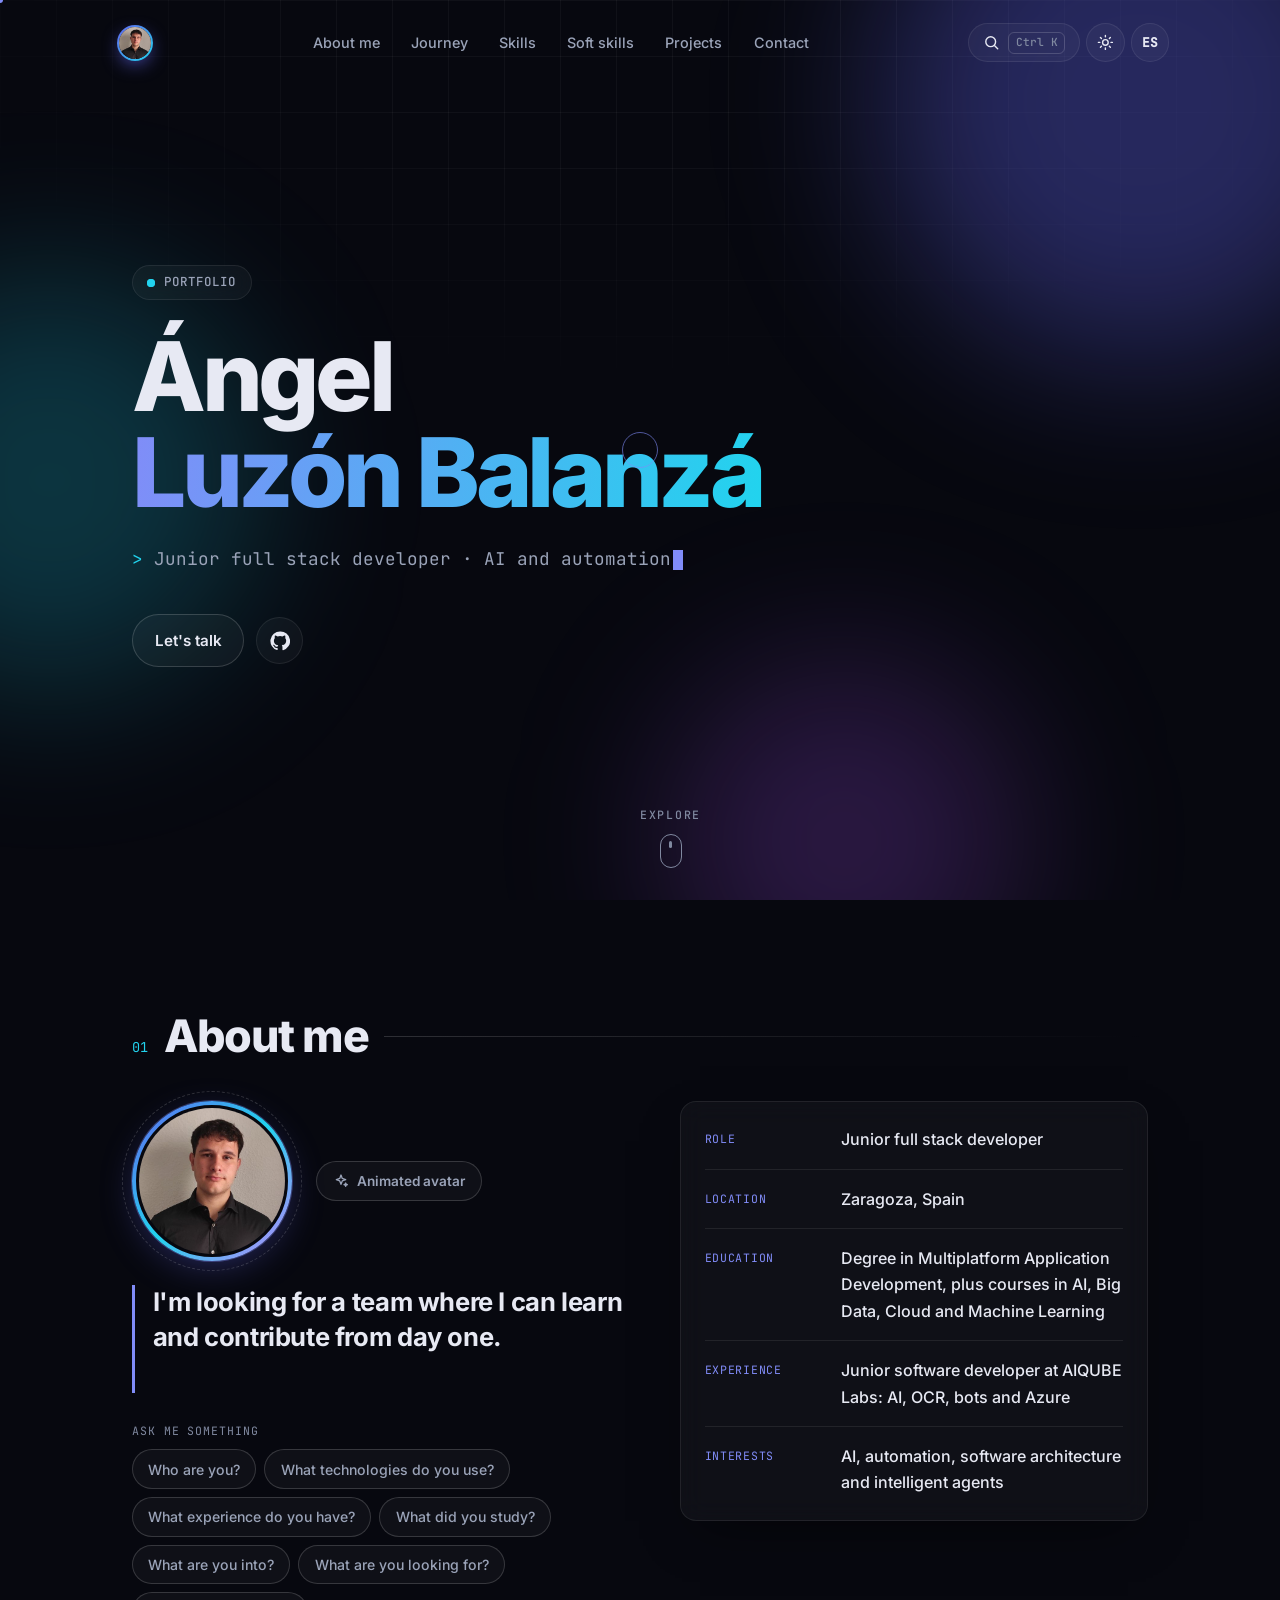
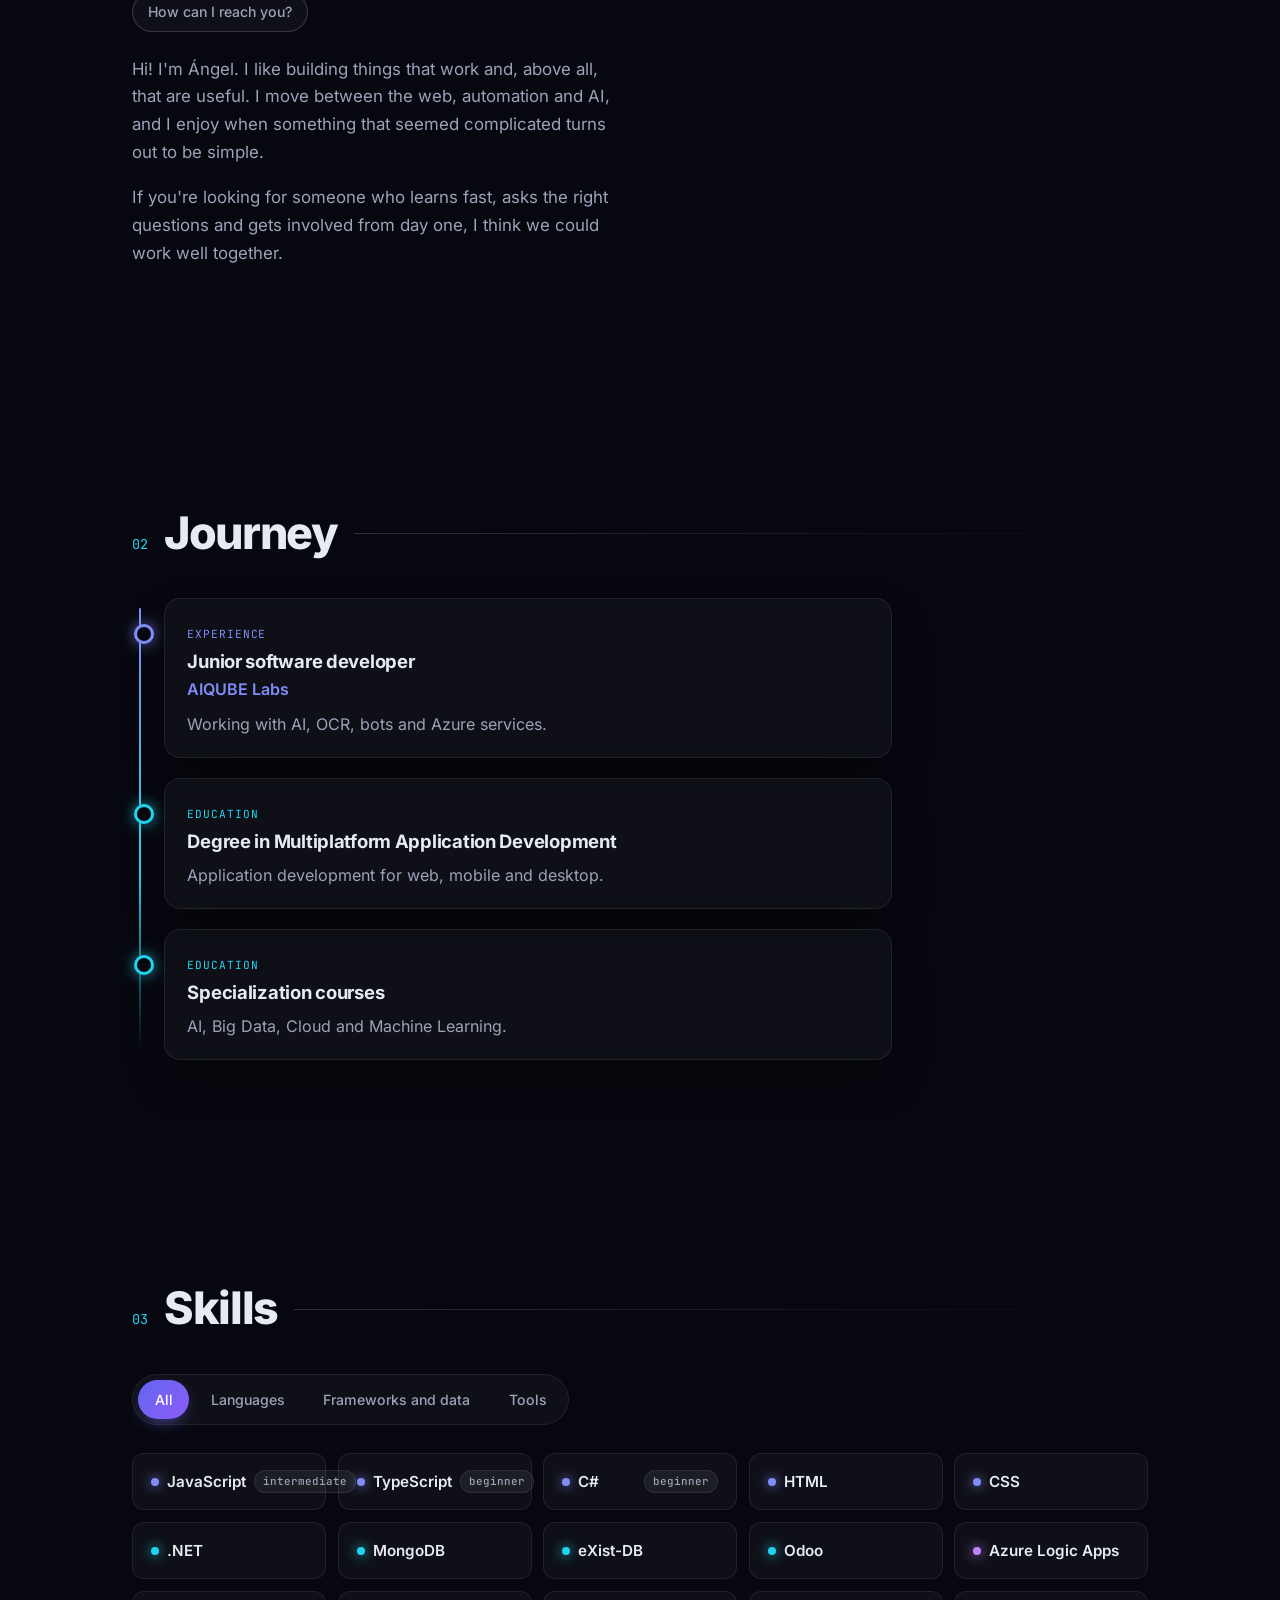
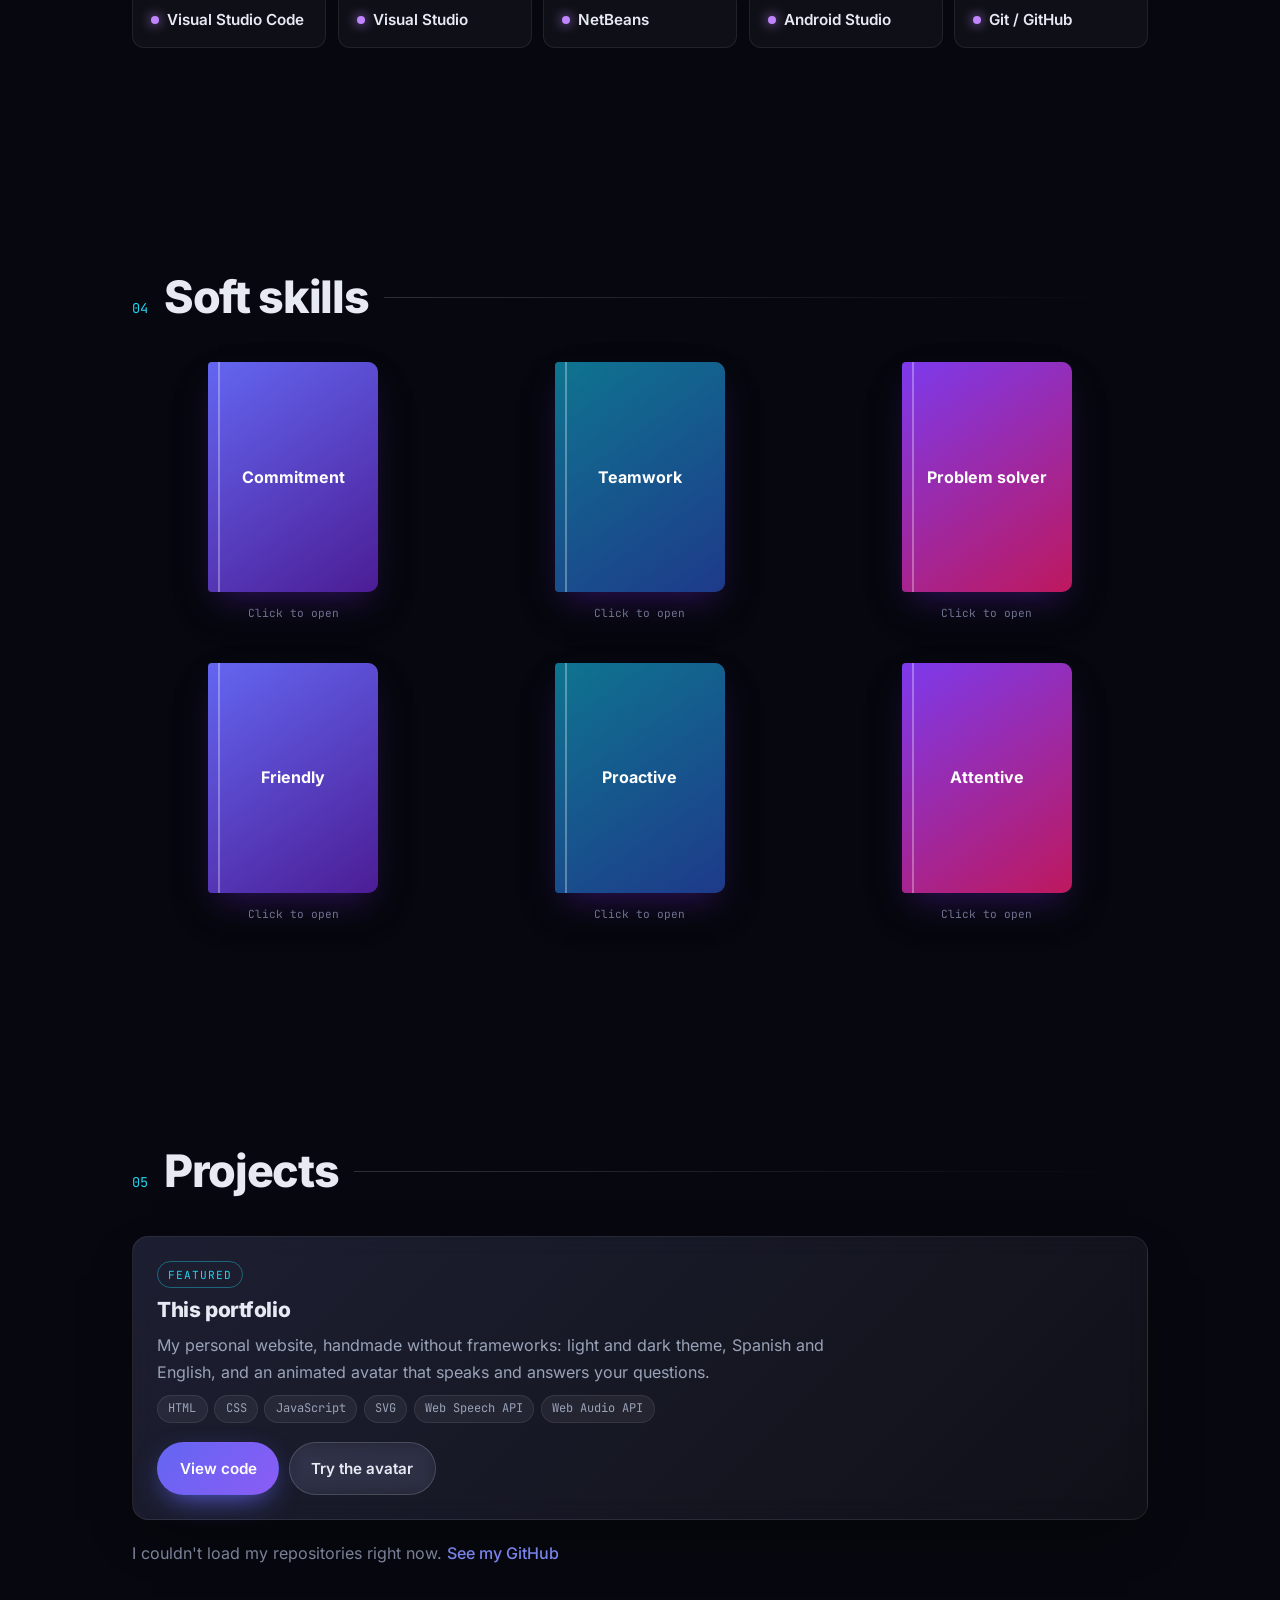
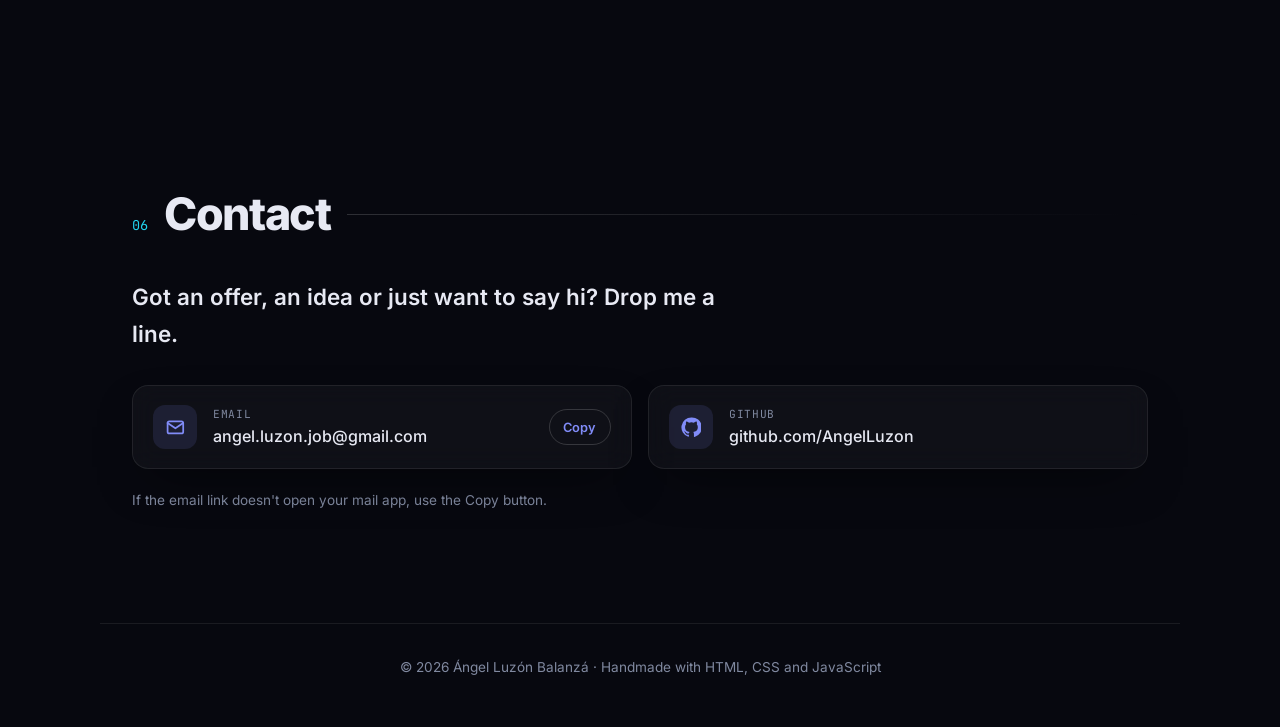
==== index.html @ e79ebe1f "Añade estilos al portfolio" ====
<!DOCTYPE html>
<html lang="es" data-theme="dark">
<head>
  <meta charset="UTF-8">
  <meta name="viewport" content="width=device-width, initial-scale=1.0">
  <title>Ángel Luzón Balanzá | Portfolio</title>
  <meta name="description" content="Portfolio de Ángel Luzón Balanzá, desarrollador full stack junior con foco en IA y automatización.">
  <meta name="theme-color" content="#07080f">
  <meta name="color-scheme" content="dark light">
  <meta name="author" content="Ángel Luzón Balanzá">
  <link rel="icon" href="img/favicon-32.png" sizes="32x32" type="image/png">
  <link rel="apple-touch-icon" href="img/apple-touch-icon.png">
  <link rel="canonical" href="https://angelluzon.github.io/">

  <meta property="og:type" content="website">
  <meta property="og:site_name" content="Ángel Luzón Balanzá">
  <meta property="og:locale" content="es_ES">
  <meta property="og:locale:alternate" content="en_US">
  <meta property="og:title" content="Ángel Luzón Balanzá | Portfolio">
  <meta property="og:description" content="Desarrollador full stack junior · IA y automatización.">
  <meta property="og:url" content="https://angelluzon.github.io">
  <meta property="og:image" content="https://angelluzon.github.io/og.png">
  <meta property="og:image:width" content="1200">
  <meta property="og:image:height" content="630">
  <meta property="og:image:alt" content="Ángel Luzón Balanzá, desarrollador full stack junior">
  <meta name="twitter:card" content="summary_large_image">
  <meta name="twitter:title" content="Ángel Luzón Balanzá | Portfolio">
  <meta name="twitter:description" content="Desarrollador full stack junior · IA y automatización.">
  <meta name="twitter:image" content="https://angelluzon.github.io/og.png">

  <!-- Aplica el tema antes de pintar para evitar el parpadeo -->
  <script>
    (function () {
      var tema = null;
      try { tema = localStorage.getItem("tema"); } catch (e) {}
      if (tema !== "light" && tema !== "dark") tema = "dark";
      document.documentElement.setAttribute("data-theme", tema);
    })();
  </script>

  <link rel="preload" href="fonts/inter-latin.woff2" as="font" type="font/woff2" crossorigin>
  <link rel="preload" href="fonts/jetbrains-mono-latin.woff2" as="font" type="font/woff2" crossorigin>
  <link rel="stylesheet" href="style.css">

  <script type="application/ld+json">
  {
    "@context": "https://schema.org",
    "@type": "Person",
    "name": "Ángel Luzón Balanzá",
    "url": "https://angelluzon.github.io",
    "image": "https://angelluzon.github.io/img/avatar.jpg",
    "jobTitle": "Desarrollador full stack junior",
    "description": "Desarrollador full stack junior con foco en IA y automatización.",
    "address": { "@type": "PostalAddress", "addressLocality": "Zaragoza", "addressCountry": "ES" },
    "sameAs": ["https://github.com/AngelLuzon"],
    "knowsAbout": ["JavaScript", "TypeScript", "C#", ".NET", "MongoDB", "Odoo", "Azure Logic Apps", "Inteligencia artificial", "Automatización", "OCR"]
  }
  </script>
</head>
<body>
  <a class="saltar" href="#contenido" data-i18n="saltar">Saltar al contenido</a>
  <div id="progreso" aria-hidden="true"></div>
  <div id="aviso" class="aviso-flotante" role="status" aria-live="polite"></div>

  <div id="cursor-punto" aria-hidden="true"></div>
  <div id="cursor-anillo" aria-hidden="true"></div>

  <div class="fondo" aria-hidden="true">
    <div class="rejilla"></div>
    <div class="orbe orbe-1"></div>
    <div class="orbe orbe-2"></div>
    <div class="orbe orbe-3"></div>
  </div>

  <header class="barra" id="barra">
    <div class="barra-interior">
      <a href="#inicio" class="logo" aria-label="Inicio">
        <img class="logo-marca" src="img/avatar.jpg" alt="" width="36" height="36">
      </a>

      <nav class="menu" id="menu" aria-label="Principal">
        <a href="#sobre" class="menu-enlace" data-i18n="tab_sobre">Sobre mí</a>
        <a href="#trayectoria" class="menu-enlace" data-i18n="tab_trayectoria">Trayectoria</a>
        <a href="#competencias" class="menu-enlace" data-i18n="tab_competencias">Competencias</a>
        <a href="#aptitudes" class="menu-enlace" data-i18n="tab_aptitudes">Aptitudes</a>
        <a href="#proyectos" class="menu-enlace" data-i18n="tab_proyectos">Proyectos</a>
        <a href="#contacto" class="menu-enlace" data-i18n="tab_contacto">Contacto</a>
      </nav>

      <div class="acciones">
        <button id="paleta-abrir" type="button" class="boton-icono boton-paleta" aria-haspopup="dialog" aria-label="Abrir la paleta de comandos" data-i18n-aria="paleta_abrir">
          <svg viewBox="0 0 24 24" aria-hidden="true"><circle cx="11" cy="11" r="7"/><path d="M21 21l-4.3-4.3"/></svg>
          <kbd class="atajo" aria-hidden="true">Ctrl K</kbd>
        </button>
        <button id="tema" type="button" class="boton-icono" aria-label="Cambiar tema">
          <svg class="icono-sol" viewBox="0 0 24 24" aria-hidden="true"><circle cx="12" cy="12" r="4"/><path d="M12 2v2M12 20v2M4.93 4.93l1.41 1.41M17.66 17.66l1.41 1.41M2 12h2M20 12h2M4.93 19.07l1.41-1.41M17.66 6.34l1.41-1.41"/></svg>
          <svg class="icono-luna" viewBox="0 0 24 24" aria-hidden="true"><path d="M21 12.79A9 9 0 1 1 11.21 3 7 7 0 0 0 21 12.79z"/></svg>
        </button>
        <button id="idioma" type="button" class="boton-icono boton-idioma" aria-label="Change language">EN</button>
        <button id="hamburguesa" type="button" class="boton-icono hamburguesa" aria-label="Abrir menú" aria-expanded="false" aria-controls="menu">
          <span></span><span></span>
        </button>
      </div>
    </div>
  </header>

  <section class="hero" id="inicio" aria-labelledby="titulo-nombre">
    <p class="etiqueta"><span class="punto-pulso" aria-hidden="true"></span><span data-i18n="etiqueta">Portfolio</span></p>
    <h1 class="nombre" id="titulo-nombre">Ángel<br><span class="degradado">Luzón Balanzá</span></h1>
    <p class="rol"><span class="prompt" aria-hidden="true">&gt;</span> <span id="rol" data-i18n="rol">Desarrollador full stack junior · IA y automatización</span><span class="caret" aria-hidden="true"></span></p>

    <div class="cta">
      <a href="#" download class="boton boton-primario enlace-cv" hidden>
        <svg viewBox="0 0 24 24" aria-hidden="true"><path d="M12 3v12M7 10l5 5 5-5M5 21h14"/></svg>
        <span data-i18n="cv">Descargar CV</span>
      </a>
      <a href="#contacto" class="boton boton-secundario"><span data-i18n="hablemos">Hablemos</span></a>
      <a href="https://github.com/AngelLuzon" target="_blank" rel="noopener" class="boton-icono boton-social" aria-label="GitHub">
        <svg viewBox="0 0 24 24" aria-hidden="true" class="relleno"><path d="M12 .5a11.5 11.5 0 0 0-3.64 22.41c.58.1.79-.25.79-.56v-2c-3.2.7-3.88-1.37-3.88-1.37-.52-1.33-1.28-1.69-1.28-1.69-1.05-.71.08-.7.08-.7 1.16.08 1.77 1.19 1.77 1.19 1.03 1.77 2.7 1.26 3.36.96.1-.75.4-1.26.73-1.55-2.55-.29-5.24-1.28-5.24-5.69 0-1.26.45-2.29 1.19-3.1-.12-.29-.52-1.46.11-3.05 0 0 .97-.31 3.17 1.18a11 11 0 0 1 5.77 0c2.2-1.49 3.17-1.18 3.17-1.18.63 1.59.23 2.76.11 3.05.74.81 1.19 1.84 1.19 3.1 0 4.42-2.69 5.4-5.25 5.68.41.36.78 1.06.78 2.14v3.17c0 .31.21.67.8.56A11.5 11.5 0 0 0 12 .5z"/></svg>
      </a>
      <a href="#" target="_blank" rel="noopener" class="boton-icono boton-social enlace-linkedin" aria-label="LinkedIn" hidden>
        <svg viewBox="0 0 24 24" aria-hidden="true" class="relleno"><path d="M20.447 20.452h-3.554v-5.569c0-1.328-.027-3.037-1.852-3.037-1.853 0-2.136 1.445-2.136 2.939v5.667H9.351V9h3.414v1.561h.046c.477-.9 1.637-1.85 3.37-1.85 3.601 0 4.267 2.37 4.267 5.455v6.286zM5.337 7.433c-1.144 0-2.063-.926-2.063-2.065 0-1.138.92-2.063 2.063-2.063 1.14 0 2.064.925 2.064 2.063 0 1.139-.925 2.065-2.064 2.065zm1.782 13.019H3.555V9h3.564v11.452zM22.225 0H1.771C.792 0 0 .774 0 1.729v20.542C0 23.227.792 24 1.771 24h20.451C23.2 24 24 23.227 24 22.271V1.729C24 .774 23.2 0 22.222 0h.003z"/></svg>
      </a>
    </div>

    <a href="#sobre" class="scroll" aria-label="Explorar">
      <span data-i18n="scroll">Explorar</span>
      <span class="raton" aria-hidden="true"><span></span></span>
    </a>
  </section>

  <main id="contenido" tabindex="-1">
    <section id="sobre" class="seccion">
      <header class="seccion-cabecera revelar">
        <span class="seccion-num">01</span>
        <h2 data-i18n="sobre_titulo">Sobre mí</h2>
      </header>

      <div class="sobre-grid">
        <div class="sobre-texto revelar">
          <div class="avatar-zona" id="avatar-zona" data-avatar="foto">
            <figure class="avatar">
              <div class="avatar-lienzo">
                <img src="img/avatar.jpg" alt="Foto de Ángel Luzón Balanzá" width="480" height="480" loading="lazy" decoding="async">
                <svg id="avatar-dibujo" viewBox="20 10 160 160" role="img" aria-label="Avatar de dibujo animado de Ángel" data-boca="c" focusable="false">
                  <defs>
                    <linearGradient id="av-fondo" x1="0" y1="0" x2="0.6" y2="1">
                      <stop offset="0" stop-color="#e8e4df"/>
                      <stop offset="1" stop-color="#bcb6af"/>
                    </linearGradient>
                    <radialGradient id="av-vineta" cx="0.5" cy="0.42" r="0.78">
                      <stop offset="0.55" stop-color="#000" stop-opacity="0"/>
                      <stop offset="1" stop-color="#000" stop-opacity="0.3"/>
                    </radialGradient>
                    <radialGradient id="av-piel" gradientUnits="userSpaceOnUse" cx="98" cy="88" r="72">
                      <stop offset="0" stop-color="#efc6a4"/>
                      <stop offset="0.55" stop-color="#dfac86"/>
                      <stop offset="1" stop-color="#c3885f"/>
                    </radialGradient>
                    <linearGradient id="av-cuello" x1="0" y1="0" x2="0" y2="1">
                      <stop offset="0" stop-color="#b9805d"/>
                      <stop offset="0.5" stop-color="#d49b77"/>
                      <stop offset="1" stop-color="#dda57f"/>
                    </linearGradient>
                    <linearGradient id="av-camisa" x1="0" y1="0" x2="0" y2="1">
                      <stop offset="0" stop-color="#2b2b36"/>
                      <stop offset="1" stop-color="#121217"/>
                    </linearGradient>
                    <radialGradient id="av-iris" cx="0.5" cy="0.5" r="0.5">
                      <stop offset="0" stop-color="#85552f"/>
                      <stop offset="0.55" stop-color="#50301b"/>
                      <stop offset="0.9" stop-color="#2c180d"/>
                      <stop offset="1" stop-color="#170b05"/>
                    </radialGradient>
                    <linearGradient id="av-esclera" x1="0" y1="0" x2="0" y2="1">
                      <stop offset="0" stop-color="#cdc3b9"/>
                      <stop offset="0.4" stop-color="#f6f1ea"/>
                      <stop offset="1" stop-color="#e9e0d6"/>
                    </linearGradient>
                    <linearGradient id="av-diente" x1="0" y1="0" x2="0" y2="1">
                      <stop offset="0" stop-color="#fbf8f2"/>
                      <stop offset="1" stop-color="#dad3c8"/>
                    </linearGradient>
                    <radialGradient id="av-lengua" cx="0.5" cy="0.35" r="0.75">
                      <stop offset="0" stop-color="#e78896"/>
                      <stop offset="1" stop-color="#b44f5e"/>
                    </radialGradient>
                    <linearGradient id="av-plata" x1="0" y1="0" x2="1" y2="1">
                      <stop offset="0" stop-color="#f1f4fa"/>
                      <stop offset="1" stop-color="#9aa3b3"/>
                    </linearGradient>

                    <filter id="av-b1" x="-30%" y="-30%" width="160%" height="160%"><feGaussianBlur stdDeviation="1"/></filter>
                    <filter id="av-b2" x="-30%" y="-30%" width="160%" height="160%"><feGaussianBlur stdDeviation="2"/></filter>
                    <filter id="av-b4" x="-40%" y="-40%" width="180%" height="180%"><feGaussianBlur stdDeviation="4"/></filter>

                    <clipPath id="av-cara">
                      <path d="M56 88 C56 57 77 40 100 40 C123 40 144 57 144 88 C144 112 138 128 127 140 C118 148 109 153 100 153 C91 153 82 148 73 140 C62 128 56 112 56 88 Z"/>
                    </clipPath>
                    <clipPath id="av-ojo-i"><path d="M72.5 91 Q81 82.5 89.5 91 Q81 99.5 72.5 91 Z"/></clipPath>
                    <clipPath id="av-ojo-d"><path d="M110.5 91 Q119 82.5 127.5 91 Q119 99.5 110.5 91 Z"/></clipPath>

                    <pattern id="av-barba" width="6" height="6" patternUnits="userSpaceOnUse">
                      <circle cx="1" cy="1" r="0.36" fill="#2a1a14"/>
                      <circle cx="4.1" cy="2.4" r="0.3" fill="#2a1a14"/>
                      <circle cx="2.2" cy="4.6" r="0.34" fill="#2a1a14"/>
                      <circle cx="5.2" cy="5.2" r="0.28" fill="#2a1a14"/>
                      <circle cx="3.2" cy="0.4" r="0.26" fill="#2a1a14"/>
                    </pattern>
                    <mask id="av-mascara-barba" maskUnits="userSpaceOnUse" x="40" y="90" width="120" height="75">
                      <g filter="url(#av-b2)" fill="#fff">
                        <path d="M58 112 C60 134 78 150 100 154 C122 150 140 134 142 112 C134 126 120 132 100 132 C80 132 66 126 58 112 Z"/>
                        <path d="M87 117 Q100 111 113 117 Q113 125 100 126 Q87 125 87 117 Z"/>
                        <ellipse cx="100" cy="140" rx="14" ry="9"/>
                      </g>
                    </mask>
                  </defs>

                  <!-- fondo de estudio -->
                  <rect x="0" y="0" width="200" height="200" fill="url(#av-fondo)"/>
                  <rect x="0" y="0" width="200" height="200" fill="url(#av-vineta)"/>

                  <g class="av-respira">
                    <!-- cuello y camisa negra de cuello abierto -->
                    <path d="M82 112 V150 L100 177 L118 150 V112 Z" fill="url(#av-cuello)"/>
                    <path d="M85 124 Q86 140 89 152 M115 124 Q114 140 111 152" stroke="#8d5236" stroke-width="3" fill="none" opacity=".3" filter="url(#av-b2)"/>
                    <ellipse cx="100" cy="154" rx="21" ry="8" fill="#6e3f2a" opacity=".42" filter="url(#av-b4)"/>
                    <path d="M90 161 Q95 163.4 100 161.4 Q105 163.4 110 161" stroke="#b07755" stroke-width="1.3" fill="none" stroke-linecap="round" opacity=".4"/>

                    <path d="M4 200 C8 168 44 154 80 149 L100 177 L120 149 C156 154 192 168 196 200 Z" fill="url(#av-camisa)"/>
                    <ellipse cx="42" cy="178" rx="27" ry="9" fill="#5a5a6c" opacity=".28" filter="url(#av-b4)" transform="rotate(-18 42 178)"/>
                    <ellipse cx="158" cy="178" rx="27" ry="9" fill="#5a5a6c" opacity=".28" filter="url(#av-b4)" transform="rotate(18 158 178)"/>
                    <path d="M30 195 Q48 179 74 173 M170 195 Q152 179 126 173 M52 200 Q66 187 84 181 M148 200 Q134 187 116 181" stroke="#3a3a48" stroke-width="1.4" fill="none" stroke-linecap="round" opacity=".7"/>
                    <path d="M79 146 L100 177 L66 175 Q68 158 79 146 Z" fill="#242430" stroke="#3d3d4d" stroke-width="1.1" stroke-linejoin="round"/>
                    <path d="M121 146 L100 177 L134 175 Q132 158 121 146 Z" fill="#242430" stroke="#3d3d4d" stroke-width="1.1" stroke-linejoin="round"/>
                    <path d="M79.5 150.5 L94 172 M120.5 150.5 L106 172" stroke="#565668" stroke-width=".7" fill="none" stroke-dasharray="1.7 1.7" opacity=".8"/>
                    <path d="M100 179 V200" stroke="#33333f" stroke-width="1.6"/>
                    <circle cx="100" cy="186.5" r="2.5" fill="#d3d7e0" stroke="#8a90a0" stroke-width=".6"/>
                    <circle cx="99.3" cy="186.5" r=".38" fill="#6c7280"/><circle cx="100.7" cy="186.5" r=".38" fill="#6c7280"/>
                    <circle cx="100" cy="197" r="2.5" fill="#d3d7e0" stroke="#8a90a0" stroke-width=".6"/>
                    <circle cx="99.3" cy="197" r=".38" fill="#6c7280"/><circle cx="100.7" cy="197" r=".38" fill="#6c7280"/>

                    <!-- cabeza -->
                    <g class="av-giro">
                      <g class="av-cabeza">
                        <!-- orejas con detalle y pendiente -->
                        <ellipse cx="55" cy="101" rx="8" ry="12.5" fill="url(#av-piel)"/>
                        <ellipse cx="56.2" cy="101" rx="3.3" ry="7" fill="#c68a66" opacity=".75"/>
                        <path d="M51.4 94 Q48.4 101 52 109" stroke="#bd8160" stroke-width="1" fill="none" opacity=".7"/>
                        <ellipse cx="145" cy="101" rx="8" ry="12.5" fill="url(#av-piel)"/>
                        <ellipse cx="143.8" cy="101" rx="3.3" ry="7" fill="#c68a66" opacity=".75"/>
                        <path d="M148.6 94 Q151.6 101 148 109" stroke="#bd8160" stroke-width="1" fill="none" opacity=".7"/>
                        <circle cx="146.6" cy="116.6" r="3.4" fill="none" stroke="url(#av-plata)" stroke-width="1.7"/>
                        <path d="M144.4 114.6 Q146 113.6 147.8 114.2" stroke="#fff" stroke-width=".7" fill="none" stroke-linecap="round" opacity=".8"/>

                        <!-- cara -->
                        <path d="M56 88 C56 57 77 40 100 40 C123 40 144 57 144 88 C144 112 138 128 127 140 C118 148 109 153 100 153 C91 153 82 148 73 140 C62 128 56 112 56 88 Z" fill="url(#av-piel)"/>

                        <!-- luces y sombras que dan volumen -->
                        <g clip-path="url(#av-cara)">
                          <path d="M56 88 C56 57 77 40 100 40 C123 40 144 57 144 88 C144 112 138 128 127 140 C118 148 109 153 100 153 C91 153 82 148 73 140 C62 128 56 112 56 88 Z" fill="none" stroke="#6e3f2a" stroke-width="7" opacity=".3" filter="url(#av-b2)"/>
                          <ellipse cx="100" cy="55" rx="25" ry="9" fill="#fff" opacity=".16" filter="url(#av-b4)"/>
                          <ellipse cx="74" cy="103" rx="9" ry="6" fill="#fff" opacity=".1" filter="url(#av-b2)"/>
                          <ellipse cx="126" cy="103" rx="9" ry="6" fill="#fff" opacity=".1" filter="url(#av-b2)"/>
                          <circle cx="73" cy="115" r="8" fill="#d98466" opacity=".12" filter="url(#av-b2)"/>
                          <circle cx="127" cy="115" r="8" fill="#d98466" opacity=".12" filter="url(#av-b2)"/>
                          <ellipse cx="81" cy="88" rx="12" ry="8" fill="#9a5a3d" opacity=".2" filter="url(#av-b2)"/>
                          <ellipse cx="119" cy="88" rx="12" ry="8" fill="#9a5a3d" opacity=".2" filter="url(#av-b2)"/>
                          <path d="M74 97.4 Q81 100.4 88 97.4 M112 97.4 Q119 100.4 126 97.4" stroke="#b57553" stroke-width="1.6" fill="none" opacity=".35" filter="url(#av-b1)"/>
                          <path d="M67 61 Q74 76 83 60 Q93 77 103 59 Q113 76 122 60 Q131 75 140 61" stroke="#4a2a1b" stroke-width="5" fill="none" opacity=".32" filter="url(#av-b2)"/>
                          <path d="M92.6 92 Q90 105 92 113 L96.5 114 Q95 103 96.6 92 Z" fill="#8d5236" opacity=".24" filter="url(#av-b1)"/>
                          <path d="M99.6 93 Q99 103 99.8 110" stroke="#fff" stroke-width="2.4" fill="none" opacity=".24" filter="url(#av-b1)"/>
                          <ellipse cx="100" cy="112" rx="3" ry="2" fill="#fff" opacity=".22" filter="url(#av-b1)"/>
                          <ellipse cx="95" cy="114.4" rx="3" ry="2.4" fill="#b07755" opacity=".35" filter="url(#av-b1)"/>
                          <ellipse cx="105" cy="114.4" rx="3" ry="2.4" fill="#b07755" opacity=".35" filter="url(#av-b1)"/>
                          <ellipse cx="100" cy="121" rx="3.6" ry="3" fill="#b07755" opacity=".16" filter="url(#av-b1)"/>
                          <path d="M89 112 Q85 121 88 128 M111 112 Q115 121 112 128" stroke="#b07755" stroke-width="1.1" fill="none" opacity=".26" filter="url(#av-b1)"/>
                          <ellipse cx="100" cy="137.4" rx="9.5" ry="2.7" fill="#8d5236" opacity=".28" filter="url(#av-b1)"/>
                          <ellipse cx="100" cy="145" rx="7.5" ry="4" fill="#fff" opacity=".13" filter="url(#av-b2)"/>
                          <!-- barba de dos días -->
                          <rect x="40" y="90" width="120" height="75" fill="url(#av-barba)" mask="url(#av-mascara-barba)" opacity=".55"/>
                        </g>

                        <!-- nariz -->
                        <path d="M97.4 96 Q94.8 108 96.2 113.2 M102.6 96 Q105.2 108 103.8 113.2" stroke="#b27350" stroke-width="1" fill="none" stroke-linecap="round" opacity=".55"/>
                        <ellipse cx="96.8" cy="115.6" rx="2" ry="1.1" fill="#6a3a28" opacity=".6"/>
                        <ellipse cx="103.2" cy="115.6" rx="2" ry="1.1" fill="#6a3a28" opacity=".6"/>

                        <!-- ojo izquierdo (el de la derecha de la imagen es el espejo) -->
                        <g class="av-ojo">
                          <path d="M72.5 91 Q81 82.5 89.5 91 Q81 99.5 72.5 91 Z" fill="url(#av-esclera)"/>
                          <g clip-path="url(#av-ojo-i)">
                            <g class="av-iris">
                              <circle cx="81.8" cy="91.4" r="4.8" fill="url(#av-iris)"/>
                              <circle cx="81.8" cy="91.4" r="2" fill="#0d0603"/>
                              <circle cx="83.5" cy="89.6" r="1.4" fill="#fff" opacity=".95"/>
                              <circle cx="80.2" cy="93.2" r=".7" fill="#fff" opacity=".5"/>
                            </g>
                            <rect x="70" y="82" width="22" height="5.6" fill="url(#av-piel)"/>
                            <rect x="70" y="87.4" width="22" height="3.2" fill="#3a2418" opacity=".3" filter="url(#av-b1)"/>
                          </g>
                          <path d="M71.8 91.4 Q81 82 90.2 91.4" stroke="#1d110c" stroke-width="2.6" fill="none" stroke-linecap="round"/>
                          <path d="M72.6 90.2 L69.8 88.2" stroke="#1d110c" stroke-width="1.3" stroke-linecap="round"/>
                          <path d="M74.5 93.8 Q81 98.4 87.5 94" stroke="#b27350" stroke-width="1" fill="none" opacity=".5"/>
                          <ellipse cx="89.2" cy="92" rx="1" ry=".8" fill="#d98c85" opacity=".6"/>
                        </g>
                        <path class="av-cierre" d="M72.5 91.6 Q81 95.6 89.5 91.6" stroke="#1d110c" stroke-width="1.9" fill="none" stroke-linecap="round"/>
                        <path d="M72 85.4 Q81 78.2 90.5 85.2" stroke="#9a6245" stroke-width="1.1" fill="none" opacity=".55"/>

                        <!-- ojo derecho -->
                        <g class="av-ojo">
                          <path d="M110.5 91 Q119 82.5 127.5 91 Q119 99.5 110.5 91 Z" fill="url(#av-esclera)"/>
                          <g clip-path="url(#av-ojo-d)">
                            <g class="av-iris">
                              <circle cx="119.8" cy="91.4" r="4.8" fill="url(#av-iris)"/>
                              <circle cx="119.8" cy="91.4" r="2" fill="#0d0603"/>
                              <circle cx="121.5" cy="89.6" r="1.4" fill="#fff" opacity=".95"/>
                              <circle cx="118.2" cy="93.2" r=".7" fill="#fff" opacity=".5"/>
                            </g>
                            <rect x="108" y="82" width="22" height="5.6" fill="url(#av-piel)"/>
                            <rect x="108" y="87.4" width="22" height="3.2" fill="#3a2418" opacity=".3" filter="url(#av-b1)"/>
                          </g>
                          <path d="M109.8 91.4 Q119 82 128.2 91.4" stroke="#1d110c" stroke-width="2.6" fill="none" stroke-linecap="round"/>
                          <path d="M127.4 90.2 L130.2 88.2" stroke="#1d110c" stroke-width="1.3" stroke-linecap="round"/>
                          <path d="M112.5 94 Q119 98.4 125.5 93.8" stroke="#b27350" stroke-width="1" fill="none" opacity=".5"/>
                          <ellipse cx="110.8" cy="92" rx="1" ry=".8" fill="#d98c85" opacity=".6"/>
                        </g>
                        <path class="av-cierre" d="M110.5 91.6 Q119 95.6 127.5 91.6" stroke="#1d110c" stroke-width="1.9" fill="none" stroke-linecap="round"/>
                        <path d="M109.5 85.2 Q119 78.2 128 85.4" stroke="#9a6245" stroke-width="1.1" fill="none" opacity=".55"/>

                        <!-- cejas gruesas con pelo -->
                        <g class="av-cejas">
                          <path d="M66.5 83 Q71 77 80 75.8 Q88 75.2 94.5 78.8 Q95 80.8 93.8 81.6 Q88 79.4 81 79.8 Q73 80.6 67.5 85.4 Q66 85 66.5 83 Z" fill="#2a1a14"/>
                          <path d="M133.5 83 Q129 77 120 75.8 Q112 75.2 105.5 78.8 Q105 80.8 106.2 81.6 Q112 79.4 119 79.8 Q127 80.6 132.5 85.4 Q134 85 133.5 83 Z" fill="#2a1a14"/>
                          <path d="M70 81.6 Q78 77.8 88 78.3 M74 82.2 Q82 79 92 79.8 M130 81.6 Q122 77.8 112 78.3 M126 82.2 Q118 79 108 79.8" stroke="#52392e" stroke-width=".6" fill="none" opacity=".7"/>
                        </g>

                        <!-- pelo: volumen, mechones y laterales cortos -->
                        <path d="M56 85 C46 62 52 38 70 31 C74 24 84 24 90 27 C94 20 106 20 110 26 C116 22 126 24 130 30 C148 36 154 62 144 85 C143 75 142 66 140 58 Q131 73 122 57 Q113 74 103 56 Q93 75 83 57 Q74 73 67 58 C61 66 58 75 56 85 Z" fill="#2a1a14"/>
                        <path d="M72 41 Q88 30 104 35 M110 34 Q124 32 137 43" stroke="#5e4436" stroke-width="3.2" fill="none" stroke-linecap="round" opacity=".38" filter="url(#av-b1)"/>
                        <path d="M100 27 Q84 37 70 57 M106 27 Q120 35 134 53 M92 29 Q78 35 62 49 M112 28 Q128 33 142 49 M88 39 Q82 51 78 63 M104 37 Q100 49 98 61 M120 39 Q122 51 126 61" stroke="#4d372d" stroke-width=".8" fill="none" stroke-linecap="round" opacity=".75"/>
                        <path d="M70 45 Q76 37 84 41 M92 35 Q100 29 108 34 M113 37 Q121 31 129 37 M125 46 Q133 42 139 50 M61 57 Q65 49 73 51" stroke="#6a4c3c" stroke-width="1.3" fill="none" stroke-linecap="round" opacity=".55"/>
                        <path d="M96 25 Q97 21 101.5 19.6 M118 27 Q121.5 22.6 126 22.4 M82 29 Q80 25 76.6 24.4" stroke="#2a1a14" stroke-width=".8" fill="none" stroke-linecap="round" opacity=".9"/>

                        <!-- boca: una forma por sonido -->
                        <g class="av-boca">
                          <g class="b-c">
                            <path d="M89.5 127.2 Q94.8 123.6 100 125.2 Q105.2 123.6 110.5 127.2 Q100 128.8 89.5 127.2 Z" fill="#b5605a"/>
                            <path d="M90.8 128 Q100 136 109.2 128 Q100 130.2 90.8 128 Z" fill="#c9766b"/>
                            <path d="M89.5 127.4 Q100 129.4 110.5 127.4" stroke="#5c2427" stroke-width="1.3" fill="none" stroke-linecap="round"/>
                            <ellipse cx="100" cy="131.4" rx="4" ry=".9" fill="#fff" opacity=".2"/>
                          </g>
                          <g class="b-s">
                            <path d="M88.5 125.8 Q94.5 123 100 124.8 Q105.5 123 111.5 125.8 Q100 129.2 88.5 125.8 Z" fill="#b5605a"/>
                            <path d="M90 127.2 Q100 137.4 110 127.2 Q100 131.2 90 127.2 Z" fill="#c9766b"/>
                            <path d="M88.5 126 Q100 130.6 111.5 126" stroke="#5c2427" stroke-width="1.3" fill="none" stroke-linecap="round"/>
                            <path d="M87.4 124.6 Q86.4 126 87.8 127.4 M112.6 124.6 Q113.6 126 112.2 127.4" stroke="#a96a50" stroke-width=".9" fill="none" stroke-linecap="round" opacity=".7"/>
                            <ellipse cx="100" cy="132.2" rx="4.4" ry=".9" fill="#fff" opacity=".2"/>
                          </g>
                          <g class="b-m">
                            <path d="M90.5 127 Q100 125.4 109.5 127 Q100 134 90.5 127 Z" fill="#4a1420"/>
                            <path d="M92 127 Q100 125.4 108 127 L107.6 129.2 Q100 128 92.4 129.2 Z" fill="url(#av-diente)"/>
                            <path d="M89.5 127.2 Q94.8 123.6 100 125.2 Q105.2 123.6 110.5 127.2 Q100 125.6 89.5 127.2 Z" fill="#b5605a"/>
                            <path d="M90.5 127.4 Q100 138.2 109.5 127.4 Q100 133.8 90.5 127.4 Z" fill="#c9766b"/>
                          </g>
                          <g class="b-a">
                            <path d="M88.5 125.8 Q100 123.8 111.5 125.8 Q111 141 100 141.4 Q89 141 88.5 125.8 Z" fill="#4a1420"/>
                            <ellipse cx="100" cy="136.8" rx="6.8" ry="3.5" fill="url(#av-lengua)"/>
                            <path d="M90.2 126 Q100 124.4 109.8 126 L109.2 130.4 Q100 128.8 90.8 130.4 Z" fill="url(#av-diente)"/>
                            <path d="M88.5 125.8 Q94.5 121.8 100 123.6 Q105.5 121.8 111.5 125.8 Q100 124 88.5 125.8 Z" fill="#b5605a"/>
                            <path d="M88.8 126.6 Q89.5 143.4 100 143.6 Q110.5 143.4 111.2 126.6 Q110.6 141 100 141.4 Q89.4 141 88.8 126.6 Z" fill="#c9766b"/>
                          </g>
                          <g class="b-o">
                            <ellipse cx="100" cy="129.6" rx="6.8" ry="8.2" fill="#c0695f"/>
                            <ellipse cx="100" cy="129.6" rx="4" ry="5.5" fill="#4a1420"/>
                            <ellipse cx="100" cy="132.6" rx="2.6" ry="1.9" fill="url(#av-lengua)"/>
                            <path d="M95.4 124.6 Q100 122.4 104.6 124.6" stroke="#fff" stroke-width=".8" fill="none" stroke-linecap="round" opacity=".25"/>
                          </g>
                        </g>
                      </g>
                    </g>
                  </g>
                </svg>
              </div>
            </figure>
            <div class="avatar-controles">
              <button type="button" id="modo-dibujo" class="boton-pildora" aria-pressed="false">
                <svg viewBox="0 0 24 24" aria-hidden="true"><path d="M12 3l1.9 5.1L19 10l-5.1 1.9L12 17l-1.9-5.1L5 10l5.1-1.9z"/><path d="M19 15l.7 1.8 1.8.7-1.8.7L19 20l-.7-1.8-1.8-.7 1.8-.7z"/></svg>
                <span data-i18n="avatar_dibujo">Avatar animado</span>
              </button>
              <button type="button" id="voz" class="boton-pildora" aria-pressed="false" hidden>
                <svg viewBox="0 0 24 24" aria-hidden="true"><path d="M11 5L6 9H3v6h3l5 4z"/><path d="M15.5 8.5a5 5 0 0 1 0 7M18.5 5.5a9 9 0 0 1 0 13"/></svg>
                <span data-i18n="avatar_voz">Voz</span>
              </button>
            </div>
          </div>
          <p id="frase" class="frase" aria-live="polite"></p>

          <div class="preguntas">
            <p class="preguntas-titulo" data-i18n="preguntas_titulo">Pregúntame algo</p>
            <ul id="lista-preguntas" class="preguntas-lista"></ul>
          </div>
          <p data-i18n="sobre_1">¡Hola! Soy Ángel. Me gusta construir cosas que funcionan y que, sobre todo, sirven para algo. Me muevo entre la web, la automatización y la IA, y disfruto cuando algo que parecía complicado se vuelve sencillo.</p>
          <p data-i18n="sobre_2">Si buscas a alguien que aprenda rápido, pregunte lo necesario y se implique desde el primer día, creo que podemos entendernos.</p>
        </div>

        <dl class="ficha tarjeta revelar">
          <div class="ficha-fila">
            <dt data-i18n="ficha_rol_label">Rol</dt>
            <dd data-i18n="ficha_rol">Desarrollador full stack junior</dd>
          </div>
          <div class="ficha-fila">
            <dt data-i18n="ficha_ubicacion_label">Ubicación</dt>
            <dd data-i18n="ficha_ubicacion">Zaragoza, España</dd>
          </div>
          <div class="ficha-fila">
            <dt data-i18n="ficha_formacion_label">Formación</dt>
            <dd data-i18n="ficha_formacion">Grado en Desarrollo de Aplicaciones Multiplataforma, con cursos de IA, Big Data, Cloud y Machine Learning</dd>
          </div>
          <div class="ficha-fila">
            <dt data-i18n="ficha_experiencia_label">Experiencia</dt>
            <dd data-i18n="ficha_experiencia">Desarrollador software junior en AIQUBE Labs: IA, OCR, bots y Azure</dd>
          </div>
          <div class="ficha-fila">
            <dt data-i18n="ficha_intereses_label">Intereses</dt>
            <dd data-i18n="ficha_intereses">IA, automatización, arquitectura de software y agentes inteligentes</dd>
          </div>
        </dl>
      </div>
    </section>

    <section id="trayectoria" class="seccion">
      <header class="seccion-cabecera revelar">
        <span class="seccion-num">02</span>
        <h2 data-i18n="trayectoria_titulo">Trayectoria</h2>
      </header>

      <ol class="linea">
        <li class="hito revelar">
          <span class="hito-tipo" data-i18n="tl_tipo_exp">Experiencia</span>
          <h3 data-i18n="tl_1_titulo">Desarrollador software junior</h3>
          <p class="hito-lugar">AIQUBE Labs</p>
          <p class="hito-desc" data-i18n="tl_1_desc">Trabajo con IA, OCR, bots y servicios de Azure.</p>
        </li>
        <li class="hito revelar">
          <span class="hito-tipo hito-tipo-form" data-i18n="tl_tipo_form">Formación</span>
          <h3 data-i18n="tl_2_titulo">Grado en Desarrollo de Aplicaciones Multiplataforma</h3>
          <p class="hito-desc" data-i18n="tl_2_desc">Desarrollo de aplicaciones para web, móvil y escritorio.</p>
        </li>
        <li class="hito revelar">
          <span class="hito-tipo hito-tipo-form" data-i18n="tl_tipo_form">Formación</span>
          <h3 data-i18n="tl_3_titulo">Cursos de especialización</h3>
          <p class="hito-desc" data-i18n="tl_3_desc">IA, Big Data, Cloud y Machine Learning.</p>
        </li>
      </ol>
    </section>

    <section id="competencias" class="seccion">
      <header class="seccion-cabecera revelar">
        <span class="seccion-num">03</span>
        <h2 data-i18n="competencias_titulo">Competencias</h2>
      </header>

      <div class="filtros revelar" role="group" aria-label="Filtrar competencias">
        <button type="button" class="filtro activo" data-filtro="todas" aria-pressed="true" data-i18n="filtro_todas">Todas</button>
        <button type="button" class="filtro" data-filtro="lenguajes" aria-pressed="false" data-i18n="filtro_lenguajes">Lenguajes</button>
        <button type="button" class="filtro" data-filtro="frameworks" aria-pressed="false" data-i18n="filtro_frameworks">Frameworks y datos</button>
        <button type="button" class="filtro" data-filtro="herramientas" aria-pressed="false" data-i18n="filtro_herramientas">Herramientas</button>
      </div>
      <ul id="lista-competencias" class="chips revelar"></ul>
    </section>

    <section id="aptitudes" class="seccion">
      <header class="seccion-cabecera revelar">
        <span class="seccion-num">04</span>
        <h2 data-i18n="aptitudes_titulo">Aptitudes</h2>
      </header>
      <ul id="lista-aptitudes" class="libros revelar"></ul>
    </section>

    <section id="proyectos" class="seccion">
      <header class="seccion-cabecera revelar">
        <span class="seccion-num">05</span>
        <h2 data-i18n="proyectos_titulo">Proyectos</h2>
      </header>

      <div id="lista-proyectos" class="proyectos-grid revelar">
        <article class="proyecto proyecto-destacado tarjeta">
          <span class="proyecto-etiqueta" data-i18n="proyecto_destacado">Destacado</span>
          <h3 data-i18n="proy_portfolio_titulo">Este portfolio</h3>
          <p data-i18n="proy_portfolio_desc">Mi web personal, hecha a mano y sin frameworks: tema claro y oscuro, español e inglés, y un avatar animado que habla y responde a tus preguntas.</p>
          <ul class="tecnologias">
            <li>HTML</li>
            <li>CSS</li>
            <li>JavaScript</li>
            <li>SVG</li>
            <li>Web Speech API</li>
            <li>Web Audio API</li>
          </ul>
          <div class="proyecto-enlaces">
            <a class="boton boton-primario" href="https://github.com/AngelLuzon/AngelLuzon.github.io" target="_blank" rel="noopener"><span data-i18n="proy_codigo">Ver código</span></a>
            <a class="boton boton-secundario" href="#sobre"><span data-i18n="proy_avatar">Probar el avatar</span></a>
          </div>
        </article>
      </div>
      <p id="repos-estado" class="repos-estado" role="status"></p>
    </section>

    <section id="contacto" class="seccion">
      <header class="seccion-cabecera revelar">
        <span class="seccion-num">06</span>
        <h2 data-i18n="contacto_titulo">Contacto</h2>
      </header>

      <p class="contacto-intro revelar" data-i18n="contacto_intro">¿Tienes una oferta, una idea o simplemente quieres saludar? Escríbeme.</p>

      <ul class="contacto-lista revelar">
        <li class="contacto-item tarjeta">
          <span class="contacto-icono" aria-hidden="true">
            <svg viewBox="0 0 24 24"><rect x="3" y="5" width="18" height="14" rx="2"/><path d="M3 7l9 6 9-6"/></svg>
          </span>
          <div class="contacto-texto">
            <span class="contacto-label" data-i18n="correo_label">Correo</span>
            <a href="mailto:angel.luzon.job@gmail.com">angel.luzon.job@gmail.com</a>
          </div>
          <button id="copiar" type="button" class="boton-copiar" data-i18n="copiar">Copiar</button>
        </li>

        <li class="contacto-item tarjeta">
          <span class="contacto-icono" aria-hidden="true">
            <svg viewBox="0 0 24 24" class="relleno"><path d="M12 .5a11.5 11.5 0 0 0-3.64 22.41c.58.1.79-.25.79-.56v-2c-3.2.7-3.88-1.37-3.88-1.37-.52-1.33-1.28-1.69-1.28-1.69-1.05-.71.08-.7.08-.7 1.16.08 1.77 1.19 1.77 1.19 1.03 1.77 2.7 1.26 3.36.96.1-.75.4-1.26.73-1.55-2.55-.29-5.24-1.28-5.24-5.69 0-1.26.45-2.29 1.19-3.1-.12-.29-.52-1.46.11-3.05 0 0 .97-.31 3.17 1.18a11 11 0 0 1 5.77 0c2.2-1.49 3.17-1.18 3.17-1.18.63 1.59.23 2.76.11 3.05.74.81 1.19 1.84 1.19 3.1 0 4.42-2.69 5.4-5.25 5.68.41.36.78 1.06.78 2.14v3.17c0 .31.21.67.8.56A11.5 11.5 0 0 0 12 .5z"/></svg>
          </span>
          <div class="contacto-texto">
            <span class="contacto-label">GitHub</span>
            <a href="https://github.com/AngelLuzon" target="_blank" rel="noopener">github.com/AngelLuzon</a>
          </div>
        </li>

        <li class="contacto-item tarjeta enlace-linkedin-item" hidden>
          <span class="contacto-icono" aria-hidden="true">
            <svg viewBox="0 0 24 24" class="relleno"><path d="M20.447 20.452h-3.554v-5.569c0-1.328-.027-3.037-1.852-3.037-1.853 0-2.136 1.445-2.136 2.939v5.667H9.351V9h3.414v1.561h.046c.477-.9 1.637-1.85 3.37-1.85 3.601 0 4.267 2.37 4.267 5.455v6.286zM5.337 7.433c-1.144 0-2.063-.926-2.063-2.065 0-1.138.92-2.063 2.063-2.063 1.14 0 2.064.925 2.064 2.063 0 1.139-.925 2.065-2.064 2.065zm1.782 13.019H3.555V9h3.564v11.452zM22.225 0H1.771C.792 0 0 .774 0 1.729v20.542C0 23.227.792 24 1.771 24h20.451C23.2 24 24 23.227 24 22.271V1.729C24 .774 23.2 0 22.222 0h.003z"/></svg>
          </span>
          <div class="contacto-texto">
            <span class="contacto-label">LinkedIn</span>
            <a href="#" target="_blank" rel="noopener" class="enlace-linkedin">LinkedIn</a>
          </div>
        </li>

        <li class="contacto-item tarjeta enlace-cv-item" hidden>
          <span class="contacto-icono" aria-hidden="true">
            <svg viewBox="0 0 24 24"><path d="M14 3H6a2 2 0 0 0-2 2v14a2 2 0 0 0 2 2h12a2 2 0 0 0 2-2V9z"/><path d="M14 3v6h6M12 12v6M9 15l3 3 3-3"/></svg>
          </span>
          <div class="contacto-texto">
            <span class="contacto-label" data-i18n="cv_label">Currículum</span>
            <a href="#" download class="enlace-cv" data-i18n="cv">Descargar CV</a>
          </div>
        </li>
      </ul>

      <p class="contacto-nota" data-i18n="contacto_nota">Si el enlace del correo no abre tu programa de correo, usa el botón Copiar.</p>
    </section>
  </main>

  <footer class="pie">
    <p>© <span id="anio"></span> Ángel Luzón Balanzá · <span data-i18n="pie">Hecho a mano con HTML, CSS y JavaScript</span></p>
  </footer>

  <button id="subir" type="button" class="boton-subir" aria-label="Volver arriba" data-i18n-aria="subir" hidden>
    <svg viewBox="0 0 24 24" aria-hidden="true"><path d="M12 19V5M5 12l7-7 7 7"/></svg>
  </button>

  <dialog id="paleta" class="paleta" aria-label="Paleta de comandos" data-i18n-aria="paleta_titulo">
    <div class="paleta-caja">
      <input id="paleta-entrada" class="paleta-entrada" type="text" role="combobox" aria-expanded="true" aria-controls="paleta-lista" aria-autocomplete="list" autocomplete="off" spellcheck="false" placeholder="Escribe un comando o busca…" data-i18n-placeholder="paleta_placeholder">
      <ul id="paleta-lista" class="paleta-lista" role="listbox"></ul>
      <p class="paleta-pie" data-i18n="paleta_pie">↑ ↓ moverse · Enter ejecutar · Esc cerrar</p>
    </div>
  </dialog>

  <script src="frases.js"></script>
  <script src="script.js"></script>
</body>
</html>
---- style.css ----
/* Fuentes alojadas en local (sin peticiones a terceros) */
@font-face {
  font-family: "Inter";
  font-style: normal;
  font-weight: 400 800;
  font-display: swap;
  src: url("fonts/inter-latin-ext.woff2") format("woff2");
  unicode-range: U+0100-02BA, U+02BD-02C5, U+02C7-02CC, U+02CE-02D7, U+02DD-02FF, U+0304, U+0308, U+0329, U+1D00-1DBF, U+1E00-1E9F, U+1EF2-1EFF, U+2020, U+20A0-20AB, U+20AD-20C4, U+2113, U+2C60-2C7F, U+A720-A7FF;
}

@font-face {
  font-family: "Inter";
  font-style: normal;
  font-weight: 400 800;
  font-display: swap;
  src: url("fonts/inter-latin.woff2") format("woff2");
  unicode-range: U+0000-00FF, U+0131, U+0152-0153, U+02BB-02BC, U+02C6, U+02DA, U+02DC, U+0304, U+0308, U+0329, U+2000-206F, U+20AC, U+2122, U+2191, U+2193, U+2212, U+2215, U+FEFF, U+FFFD;
}

@font-face {
  font-family: "JetBrains Mono";
  font-style: normal;
  font-weight: 400 500;
  font-display: swap;
  src: url("fonts/jetbrains-mono-latin-ext.woff2") format("woff2");
  unicode-range: U+0100-02BA, U+02BD-02C5, U+02C7-02CC, U+02CE-02D7, U+02DD-02FF, U+0304, U+0308, U+0329, U+1D00-1DBF, U+1E00-1E9F, U+1EF2-1EFF, U+2020, U+20A0-20AB, U+20AD-20C4, U+2113, U+2C60-2C7F, U+A720-A7FF;
}

@font-face {
  font-family: "JetBrains Mono";
  font-style: normal;
  font-weight: 400 500;
  font-display: swap;
  src: url("fonts/jetbrains-mono-latin.woff2") format("woff2");
  unicode-range: U+0000-00FF, U+0131, U+0152-0153, U+02BB-02BC, U+02C6, U+02DA, U+02DC, U+0304, U+0308, U+0329, U+2000-206F, U+20AC, U+2122, U+2191, U+2193, U+2212, U+2215, U+FEFF, U+FFFD;
}

/* =========================================================
   Tema: oscuro por defecto, claro con [data-theme="light"]
   ========================================================= */
:root,
[data-theme="dark"] {
  --bg: #07080f;
  --superficie: rgba(255, 255, 255, 0.035);
  --superficie-2: rgba(255, 255, 255, 0.06);
  --superficie-solida: #10121c;
  --texto: #e7e9f3;
  --texto-suave: #9aa3b8;
  --texto-tenue: #8089a0;
  --acento: #818cf8;
  --acento-fuerte: #6366f1;
  --acento-2: #22d3ee;
  --borde: rgba(255, 255, 255, 0.08);
  --borde-fuerte: rgba(255, 255, 255, 0.16);
  --sombra: 0 20px 50px -20px rgba(0, 0, 0, 0.6);
  --glow: 0 0 0 1px rgba(129, 140, 248, 0.35), 0 10px 40px -10px rgba(99, 102, 241, 0.45);
  --orbe-1: rgba(99, 102, 241, 0.35);
  --orbe-2: rgba(34, 211, 238, 0.22);
  --orbe-3: rgba(168, 85, 247, 0.22);
  --rejilla: rgba(255, 255, 255, 0.04);
  --barra-bg: rgba(7, 8, 15, 0.7);
  --pagina-bg: #151827;
  color-scheme: dark;
}

[data-theme="light"] {
  --bg: #f7f8fc;
  --superficie: rgba(255, 255, 255, 0.75);
  --superficie-2: #ffffff;
  --superficie-solida: #ffffff;
  --texto: #0f172a;
  --texto-suave: #475569;
  --texto-tenue: #55637a;
  --acento: #4f46e5;
  --acento-fuerte: #4338ca;
  --acento-2: #0e7490;
  --borde: rgba(15, 23, 42, 0.08);
  --borde-fuerte: rgba(15, 23, 42, 0.16);
  --sombra: 0 20px 40px -24px rgba(15, 23, 42, 0.25);
  --glow: 0 0 0 1px rgba(79, 70, 229, 0.3), 0 10px 30px -10px rgba(79, 70, 229, 0.3);
  --orbe-1: rgba(99, 102, 241, 0.2);
  --orbe-2: rgba(14, 165, 233, 0.15);
  --orbe-3: rgba(168, 85, 247, 0.12);
  --rejilla: rgba(15, 23, 42, 0.045);
  --barra-bg: rgba(247, 248, 252, 0.75);
  --pagina-bg: #ffffff;
  color-scheme: light;
}

:root {
  --radio: 16px;
  --ancho: 1080px;
  --gutter: clamp(1rem, 5vw, 2rem);
  --mono: "JetBrains Mono", ui-monospace, SFMono-Regular, Menlo, monospace;
  --ease: cubic-bezier(0.22, 1, 0.36, 1);
}

* {
  box-sizing: border-box;
  margin: 0;
  padding: 0;
}

[hidden] {
  display: none !important;
}

html {
  scroll-behavior: smooth;
  scroll-padding-top: 5rem;
}

body {
  font-family: "Inter", system-ui, -apple-system, "Segoe UI", Roboto, sans-serif;
  background: var(--bg);
  color: var(--texto);
  line-height: 1.65;
  -webkit-font-smoothing: antialiased;
  overflow-x: hidden;
  transition: background-color 0.4s ease, color 0.4s ease;
}

::selection {
  background: var(--acento);
  color: #fff;
}

a {
  color: var(--acento);
  text-decoration: none;
  font-weight: 500;
}

a:hover,
a:focus-visible {
  text-decoration: underline;
  text-underline-offset: 3px;
}

:focus-visible {
  outline: 2px solid var(--acento);
  outline-offset: 3px;
  border-radius: 6px;
}

svg {
  width: 1.1em;
  height: 1.1em;
  fill: none;
  stroke: currentColor;
  stroke-width: 2;
  stroke-linecap: round;
  stroke-linejoin: round;
  flex-shrink: 0;
}

svg.relleno {
  fill: currentColor;
  stroke: none;
}

/* =========================================================
   Fondo animado
   ========================================================= */
.fondo {
  position: fixed;
  inset: 0;
  z-index: -1;
  overflow: hidden;
  pointer-events: none;
}

.rejilla {
  position: absolute;
  inset: 0;
  background-image:
    linear-gradient(var(--rejilla) 1px, transparent 1px),
    linear-gradient(90deg, var(--rejilla) 1px, transparent 1px);
  background-size: 56px 56px;
  mask-image: radial-gradient(ellipse 80% 60% at 50% 0%, #000 30%, transparent 75%);
  -webkit-mask-image: radial-gradient(ellipse 80% 60% at 50% 0%, #000 30%, transparent 75%);
}

.orbe {
  position: absolute;
  border-radius: 50%;
  filter: blur(80px);
  animation: flotar 18s ease-in-out infinite alternate;
}

.orbe-1 {
  width: 520px;
  height: 520px;
  top: -160px;
  right: -120px;
  background: var(--orbe-1);
}

.orbe-2 {
  width: 420px;
  height: 420px;
  top: 30vh;
  left: -160px;
  background: var(--orbe-2);
  animation-delay: -6s;
}

.orbe-3 {
  width: 360px;
  height: 360px;
  bottom: -120px;
  right: 20%;
  background: var(--orbe-3);
  animation-delay: -12s;
}

@keyframes flotar {
  from { transform: translate(0, 0) scale(1); }
  to { transform: translate(40px, 60px) scale(1.12); }
}

/* =========================================================
   Cursor personalizado (solo con ratón)
   ========================================================= */
html.puntero-fino,
html.puntero-fino * {
  cursor: none;
}

#cursor-punto,
#cursor-anillo {
  position: fixed;
  top: 0;
  left: 0;
  border-radius: 50%;
  pointer-events: none;
  z-index: 200;
  display: none;
  transform: translate(-50%, -50%);
}

html.puntero-fino #cursor-punto,
html.puntero-fino #cursor-anillo {
  display: block;
}

#cursor-punto {
  width: 6px;
  height: 6px;
  background: var(--acento);
}

#cursor-anillo {
  width: 36px;
  height: 36px;
  border: 1.5px solid var(--acento);
  opacity: 0.6;
  transition: width 0.25s ease, height 0.25s ease, background 0.25s ease, opacity 0.25s ease;
}

#cursor-anillo.hover {
  width: 56px;
  height: 56px;
  background: color-mix(in srgb, var(--acento) 12%, transparent);
  opacity: 0.9;
}

/* =========================================================
   Barra de navegación
   ========================================================= */
.barra {
  position: fixed;
  top: 0;
  left: 0;
  right: 0;
  z-index: 100;
  padding: 0.9rem var(--gutter);
  transition: padding 0.3s var(--ease);
}

.barra-interior {
  max-width: var(--ancho);
  margin: 0 auto;
  display: flex;
  align-items: center;
  justify-content: space-between;
  gap: 1rem;
  padding: 0.5rem 0.6rem 0.5rem 1rem;
  border: 1px solid transparent;
  border-radius: 999px;
  transition: background 0.3s ease, border-color 0.3s ease, box-shadow 0.3s ease;
}

.barra.con-scroll {
  padding-top: 0.6rem;
}

.barra.con-scroll .barra-interior {
  background: var(--barra-bg);
  border-color: var(--borde);
  box-shadow: var(--sombra);
  backdrop-filter: blur(14px) saturate(1.4);
  -webkit-backdrop-filter: blur(14px) saturate(1.4);
}

.logo {
  text-decoration: none !important;
}

.logo-marca {
  display: block;
  width: 2.25rem;
  height: 2.25rem;
  border-radius: 50%;
  object-fit: cover;
  object-position: 50% 25%;
  border: 2px solid transparent;
  background:
    linear-gradient(var(--bg), var(--bg)) padding-box,
    linear-gradient(135deg, var(--acento-fuerte), var(--acento-2)) border-box;
  box-shadow: 0 6px 20px -6px var(--acento-fuerte);
  transition: transform 0.25s var(--ease);
}

.logo:hover .logo-marca {
  transform: scale(1.08) rotate(-4deg);
}

/* Avatar de Sobre mí: foto o dibujo animado */
.avatar-zona {
  display: flex;
  align-items: center;
  flex-wrap: wrap;
  gap: 1.5rem;
  margin-bottom: 1.5rem;
}

.avatar {
  position: relative;
  flex: none;
  width: clamp(120px, 22vw, 160px);
  padding: 4px;
  border-radius: 50%;
  background: linear-gradient(135deg, var(--acento-fuerte), var(--acento-2), #c084fc);
  box-shadow: var(--glow);
}

.avatar::after {
  content: "";
  position: absolute;
  inset: -10px;
  border-radius: 50%;
  border: 1px dashed var(--borde-fuerte);
  animation: rotar 30s linear infinite;
}

@keyframes rotar {
  to { transform: rotate(360deg); }
}

.avatar-lienzo {
  position: relative;
  width: 100%;
  aspect-ratio: 1;
  overflow: hidden;
  border-radius: 50%;
  border: 3px solid var(--bg);
  background: var(--bg);
}

.avatar-lienzo img,
.avatar-lienzo svg {
  position: absolute;
  inset: 0;
  display: block;
  width: 100%;
  height: 100%;
  transition: opacity 0.5s ease, transform 0.6s var(--ease);
}

.avatar-lienzo img {
  object-fit: cover;
  object-position: 50% 25%;
}

.avatar-lienzo svg {
  opacity: 0;
  transform: scale(0.85) rotate(-6deg);
}

.avatar-zona[data-avatar="dibujo"] .avatar-lienzo svg {
  opacity: 1;
  transform: none;
}

.avatar-zona[data-avatar="dibujo"] .avatar-lienzo img {
  opacity: 0;
  transform: scale(1.12);
}

/* Controles del avatar */
.avatar-controles {
  display: flex;
  flex-direction: column;
  align-items: flex-start;
  gap: 0.5rem;
}

.boton-pildora {
  display: inline-flex;
  align-items: center;
  gap: 0.5rem;
  font: inherit;
  font-size: 0.85rem;
  font-weight: 600;
  color: var(--texto-suave);
  background: var(--superficie);
  border: 1px solid var(--borde-fuerte);
  border-radius: 999px;
  padding: 0.5rem 1rem;
  cursor: pointer;
  transition: color 0.2s ease, border-color 0.2s ease, background 0.2s ease, transform 0.2s ease;
}

.boton-pildora svg {
  width: 1rem;
  height: 1rem;
}

.boton-pildora:hover {
  color: var(--texto);
  border-color: var(--acento);
  transform: translateY(-1px);
}

.boton-pildora[aria-pressed="true"] {
  color: #fff;
  border-color: transparent;
  background: linear-gradient(135deg, var(--acento-fuerte), #8b5cf6);
  box-shadow: 0 6px 18px -8px var(--acento-fuerte);
}

/* El estilo global de los iconos (trazo del color del texto, sin relleno) no debe heredarse en el dibujo */
#avatar-dibujo {
  fill: initial;
  stroke: none;
  stroke-width: 1;
  stroke-linecap: butt;
  stroke-linejoin: miter;
}

/* Partes del personaje dibujado */
.av-boca > * {
  opacity: 0;
  transition: opacity 0.07s linear;
}

#avatar-dibujo[data-boca="c"] .b-c,
#avatar-dibujo[data-boca="m"] .b-m,
#avatar-dibujo[data-boca="a"] .b-a,
#avatar-dibujo[data-boca="o"] .b-o,
#avatar-dibujo[data-boca="s"] .b-s {
  opacity: 1;
}

/* Parpadeo: el ojo se cierra y aparece la línea de las pestañas */
.av-ojo {
  transform-box: fill-box;
  transform-origin: center;
}

.av-cierre {
  opacity: 0;
}

#avatar-dibujo.parpadeando .av-ojo {
  animation: parpadeo-ojo 0.18s ease-in-out;
}

#avatar-dibujo.parpadeando .av-cierre {
  animation: parpadeo-linea 0.18s ease-in-out;
}

@keyframes parpadeo-ojo {
  0%, 100% { transform: scaleY(1); }
  50% { transform: scaleY(0.05); }
}

@keyframes parpadeo-linea {
  0%, 100% { opacity: 0; }
  35%, 65% { opacity: 1; }
}

/* Mirada y giro de cabeza (los valores los pone el JavaScript) */
.av-iris {
  transform: translate(var(--mx, 0px), var(--my, 0px));
  transition: transform 0.14s ease-out;
}

.av-giro {
  transform-origin: 100px 140px;
  transform: rotate(var(--giro, 0deg)) translate(0, var(--cabeceo, 0px));
  transition: transform 0.45s ease-out;
}

/* Una animación continua sobre todo el dibujo (con sus filtros de desenfoque) lo dejaba lavado, así que la
   sensación de respirar se consigue con el giro suave de la cabeza y el parpadeo, sin animación infinita */

/* Cejas expresivas */
.av-cejas {
  transition: transform 0.28s ease-out;
}

#avatar-dibujo[data-ceja="arriba"] .av-cejas {
  transform: translateY(-2.4px);
}

#avatar-dibujo.hablando .av-cabeza {
  transform-origin: 100px 140px;
  animation: cabecear 0.5s ease-in-out infinite alternate;
}

@keyframes cabecear {
  from { transform: translateY(0) rotate(-1.2deg); }
  to { transform: translateY(-1.6px) rotate(1.2deg); }
}

/* Bocadillo cuando el avatar dibujado habla */
.frase.burbuja {
  position: relative;
  display: grid;
  align-content: center;
  min-height: 8.5rem;
  padding: 1.1rem 1.4rem;
  background: var(--superficie-solida);
  border: 1px solid var(--borde-fuerte);
  border-radius: 18px;
  box-shadow: var(--sombra);
}

.frase.burbuja::before {
  content: "";
  position: absolute;
  top: -8px;
  left: calc(clamp(120px, 22vw, 160px) / 2 - 7px);
  width: 14px;
  height: 14px;
  background: var(--superficie-solida);
  border-top: 1px solid var(--borde-fuerte);
  border-left: 1px solid var(--borde-fuerte);
  border-top-left-radius: 3px;
  transform: rotate(45deg);
}

.frase-visible,
.frase-reserva {
  grid-area: 2 / 1;
}

.frase-reserva {
  visibility: hidden;
}

.frase.escribiendo .frase-visible::after {
  content: "";
  display: inline-block;
  width: 0.09em;
  height: 1em;
  margin-left: 0.12em;
  vertical-align: -0.12em;
  background: var(--acento);
  animation: parpadeo 0.9s steps(1) infinite;
}

.sr-only {
  position: absolute;
  width: 1px;
  height: 1px;
  margin: -1px;
  padding: 0;
  overflow: hidden;
  clip-path: inset(50%);
  white-space: nowrap;
  border: 0;
}

.menu {
  display: flex;
  gap: 0.25rem;
}

.menu-enlace {
  position: relative;
  font-size: 0.9rem;
  font-weight: 500;
  color: var(--texto-suave);
  padding: 0.45rem 0.85rem;
  border-radius: 999px;
  transition: color 0.2s ease, background 0.2s ease;
}

.menu-enlace:hover {
  color: var(--texto);
  text-decoration: none;
  background: var(--superficie-2);
}

.menu-enlace.activo {
  color: var(--texto);
  background: var(--superficie-2);
}

.menu-enlace.activo::after {
  content: "";
  position: absolute;
  left: 50%;
  bottom: 2px;
  width: 4px;
  height: 4px;
  border-radius: 50%;
  background: var(--acento-2);
  transform: translateX(-50%);
}

.acciones {
  display: flex;
  align-items: center;
  gap: 0.4rem;
}

.boton-icono {
  display: inline-grid;
  place-items: center;
  width: 2.4rem;
  height: 2.4rem;
  font: inherit;
  font-size: 0.8rem;
  font-weight: 700;
  color: var(--texto);
  background: var(--superficie);
  border: 1px solid var(--borde);
  border-radius: 999px;
  cursor: pointer;
  transition: border-color 0.2s ease, color 0.2s ease, transform 0.2s ease;
}

.boton-icono:hover {
  border-color: var(--acento);
  color: var(--acento);
  text-decoration: none;
}

.boton-icono svg {
  width: 1.05rem;
  height: 1.05rem;
}

.boton-idioma {
  font-family: var(--mono);
  letter-spacing: 0.04em;
}

[data-theme="dark"] .icono-sol,
[data-theme="light"] .icono-luna {
  display: block;
}

[data-theme="dark"] .icono-luna,
[data-theme="light"] .icono-sol {
  display: none;
}

.hamburguesa {
  display: none;
  gap: 4px;
  align-content: center;
}

.hamburguesa span {
  display: block;
  width: 16px;
  height: 2px;
  background: currentColor;
  border-radius: 2px;
  transition: transform 0.3s var(--ease);
}

.hamburguesa[aria-expanded="true"] span:first-child {
  transform: translateY(3px) rotate(45deg);
}

.hamburguesa[aria-expanded="true"] span:last-child {
  transform: translateY(-3px) rotate(-45deg);
}

@media (max-width: 960px) {
  .hamburguesa {
    display: inline-grid;
  }

  .menu {
    position: absolute;
    top: calc(100% + 0.25rem);
    left: var(--gutter);
    right: var(--gutter);
    flex-direction: column;
    padding: 0.6rem;
    background: var(--superficie-solida);
    border: 1px solid var(--borde);
    border-radius: var(--radio);
    box-shadow: var(--sombra);
    opacity: 0;
    visibility: hidden;
    transform: translateY(-8px);
    transition: opacity 0.25s ease, transform 0.25s var(--ease), visibility 0.25s;
  }

  .menu.abierto {
    opacity: 1;
    visibility: visible;
    transform: none;
  }

  .menu-enlace {
    padding: 0.75rem 1rem;
    border-radius: 10px;
  }

  .menu-enlace.activo::after {
    left: auto;
    right: 1rem;
    top: 50%;
    bottom: auto;
    transform: translateY(-50%);
  }
}

/* =========================================================
   Hero
   ========================================================= */
.hero {
  position: relative;
  min-height: 100vh;
  min-height: 100svh;
  display: flex;
  flex-direction: column;
  justify-content: center;
  align-items: flex-start;
  max-width: var(--ancho);
  margin: 0 auto;
  padding: 7rem var(--gutter) 5rem;
}

.etiqueta {
  display: inline-flex;
  align-items: center;
  gap: 0.55rem;
  font-family: var(--mono);
  font-size: 0.78rem;
  font-weight: 500;
  letter-spacing: 0.08em;
  text-transform: uppercase;
  color: var(--texto-suave);
  background: var(--superficie);
  border: 1px solid var(--borde);
  border-radius: 999px;
  padding: 0.4rem 0.9rem;
  margin-bottom: 1.75rem;
  backdrop-filter: blur(8px);
  animation: entrar 0.8s var(--ease) both;
}

.punto-pulso {
  position: relative;
  width: 8px;
  height: 8px;
  border-radius: 50%;
  background: var(--acento-2);
}

.punto-pulso::after {
  content: "";
  position: absolute;
  inset: 0;
  border-radius: 50%;
  background: var(--acento-2);
  animation: pulso 2s ease-out infinite;
}

@keyframes pulso {
  from { transform: scale(1); opacity: 0.7; }
  to { transform: scale(3); opacity: 0; }
}

.nombre {
  font-size: clamp(2.8rem, 9vw, 6rem);
  font-weight: 800;
  line-height: 1;
  letter-spacing: -0.045em;
  color: var(--texto);
  animation: entrar 0.8s var(--ease) 0.1s both;
}

.degradado {
  background: linear-gradient(100deg, var(--acento) 0%, var(--acento-2) 50%, #c084fc 100%);
  background-size: 200% auto;
  -webkit-background-clip: text;
  background-clip: text;
  color: transparent;
  animation: brillo 8s linear infinite;
}

@keyframes brillo {
  to { background-position: 200% center; }
}

.rol {
  margin-top: 1.5rem;
  font-family: var(--mono);
  font-size: clamp(0.92rem, 2vw, 1.1rem);
  color: var(--texto-suave);
  min-height: 1.7em;
  animation: entrar 0.8s var(--ease) 0.2s both;
}

.prompt {
  color: var(--acento-2);
}

.caret {
  display: inline-block;
  width: 0.55em;
  height: 1.15em;
  background: var(--acento);
  margin-left: 0.15rem;
  vertical-align: text-bottom;
  animation: parpadeo 1s steps(1) infinite;
}

@keyframes parpadeo {
  50% { opacity: 0; }
}

.cta {
  display: flex;
  flex-wrap: wrap;
  align-items: center;
  gap: 0.75rem;
  margin-top: 2.5rem;
  animation: entrar 0.8s var(--ease) 0.3s both;
}

@keyframes entrar {
  from { opacity: 0; transform: translateY(16px); }
  to { opacity: 1; transform: none; }
}

.boton {
  display: inline-flex;
  align-items: center;
  gap: 0.55rem;
  font: inherit;
  font-size: 0.95rem;
  font-weight: 600;
  padding: 0.8rem 1.35rem;
  border-radius: 999px;
  border: 1px solid transparent;
  cursor: pointer;
  transition: transform 0.25s var(--ease), box-shadow 0.25s ease, border-color 0.2s ease, background 0.2s ease;
}

.boton:hover {
  text-decoration: none;
  transform: translateY(-2px);
}

.boton-primario {
  color: #fff;
  background: linear-gradient(135deg, var(--acento-fuerte), #8b5cf6);
  box-shadow: 0 10px 30px -10px var(--acento-fuerte);
}

.boton-primario:hover {
  box-shadow: 0 14px 40px -10px var(--acento-fuerte);
}

.boton-secundario {
  color: var(--texto);
  background: var(--superficie);
  border-color: var(--borde-fuerte);
  backdrop-filter: blur(8px);
}

.boton-secundario:hover {
  border-color: var(--acento);
}

.boton-social {
  width: 2.95rem;
  height: 2.95rem;
}

.boton-social svg {
  width: 1.25rem;
  height: 1.25rem;
}

.scroll {
  position: absolute;
  bottom: 2rem;
  left: 50%;
  transform: translateX(-50%);
  display: flex;
  flex-direction: column;
  align-items: center;
  gap: 0.6rem;
  font-family: var(--mono);
  font-size: 0.72rem;
  letter-spacing: 0.15em;
  text-transform: uppercase;
  color: var(--texto-tenue);
  animation: entrar 0.8s var(--ease) 0.6s both;
}

.scroll:hover {
  color: var(--acento);
  text-decoration: none;
}

.raton {
  width: 22px;
  height: 34px;
  border: 1.5px solid currentColor;
  border-radius: 12px;
  display: flex;
  justify-content: center;
  padding-top: 6px;
}

.raton span {
  width: 3px;
  height: 7px;
  border-radius: 2px;
  background: currentColor;
  animation: rueda 1.8s ease-in-out infinite;
}

@keyframes rueda {
  0% { opacity: 0; transform: translateY(-2px); }
  40% { opacity: 1; }
  100% { opacity: 0; transform: translateY(9px); }
}

@media (max-height: 640px) {
  .scroll { display: none; }
}

/* =========================================================
   Secciones
   ========================================================= */
main {
  max-width: var(--ancho);
  margin: 0 auto;
  padding: 0 var(--gutter);
}

.seccion {
  padding: clamp(4rem, 10vw, 7rem) 0;
}

.seccion-cabecera {
  display: flex;
  align-items: baseline;
  gap: 1rem;
  margin-bottom: 2.5rem;
}

.seccion-num {
  font-family: var(--mono);
  font-size: 0.85rem;
  color: var(--acento-2);
}

.seccion-cabecera h2 {
  font-size: clamp(1.9rem, 4.5vw, 2.8rem);
  font-weight: 800;
  letter-spacing: -0.03em;
  line-height: 1.1;
}

.seccion-cabecera::after {
  content: "";
  flex: 1;
  height: 1px;
  align-self: center;
  background: linear-gradient(90deg, var(--borde-fuerte), transparent);
}

.tarjeta {
  background: var(--superficie);
  border: 1px solid var(--borde);
  border-radius: var(--radio);
  box-shadow: var(--sombra);
  backdrop-filter: blur(12px);
  -webkit-backdrop-filter: blur(12px);
}

/* Sobre mí */
.sobre-grid {
  display: grid;
  gap: 2.5rem;
  align-items: start;
}

@media (min-width: 860px) {
  .sobre-grid {
    grid-template-columns: 1.05fr 1fr;
    gap: 3.5rem;
  }
}

.sobre-texto p {
  color: var(--texto-suave);
  margin-bottom: 1.1rem;
  font-size: 1.05rem;
  max-width: 62ch;
}

.frase {
  font-size: clamp(1.25rem, 2.8vw, 1.6rem) !important;
  font-weight: 700;
  line-height: 1.35;
  letter-spacing: -0.015em;
  color: var(--texto) !important;
  min-height: 4.2em;
  padding-left: 1.1rem;
  border-left: 3px solid var(--acento);
  margin-bottom: 1.75rem !important;
  transition: opacity 0.4s ease, transform 0.4s ease;
}

.frase.salida {
  opacity: 0;
  transform: translateY(6px);
}

.ficha {
  display: grid;
  padding: 0.5rem 1.5rem;
}

.ficha-fila {
  display: grid;
  grid-template-columns: 7.5rem 1fr;
  gap: 1rem;
  padding: 1rem 0;
  border-bottom: 1px solid var(--borde);
}

.ficha-fila:last-child {
  border-bottom: none;
}

.ficha dt {
  font-family: var(--mono);
  font-size: 0.72rem;
  letter-spacing: 0.06em;
  text-transform: uppercase;
  color: var(--acento);
  padding-top: 0.2rem;
}

.ficha dd {
  color: var(--texto);
  font-weight: 500;
}

@media (max-width: 480px) {
  .ficha-fila {
    grid-template-columns: 1fr;
    gap: 0.25rem;
  }
}

/* Trayectoria: línea de tiempo */
.linea {
  position: relative;
  list-style: none;
  display: grid;
  gap: 1.25rem;
  padding-left: 2rem;
  max-width: 760px;
}

.linea::before {
  content: "";
  position: absolute;
  left: 7px;
  top: 0.6rem;
  bottom: 0.6rem;
  width: 2px;
  background: linear-gradient(180deg, var(--acento), var(--acento-2) 60%, transparent);
  border-radius: 2px;
}

.hito {
  position: relative;
  padding: 1.25rem 1.4rem;
  background: var(--superficie);
  border: 1px solid var(--borde);
  border-radius: var(--radio);
  box-shadow: var(--sombra);
  backdrop-filter: blur(12px);
  -webkit-backdrop-filter: blur(12px);
  transition: transform 0.25s var(--ease), border-color 0.2s ease, box-shadow 0.25s ease;
}

.hito:hover {
  transform: translateX(4px);
  border-color: var(--borde-fuerte);
  box-shadow: var(--glow);
}

.hito::before {
  content: "";
  position: absolute;
  left: calc(-2rem + 1px);
  top: 1.55rem;
  width: 14px;
  height: 14px;
  border-radius: 50%;
  background: var(--bg);
  border: 3px solid var(--acento);
  box-shadow: 0 0 14px color-mix(in srgb, var(--acento) 70%, transparent);
}

.hito:has(.hito-tipo-form)::before {
  border-color: var(--acento-2);
  box-shadow: 0 0 14px color-mix(in srgb, var(--acento-2) 70%, transparent);
}

.hito-tipo {
  display: inline-block;
  font-family: var(--mono);
  font-size: 0.7rem;
  letter-spacing: 0.08em;
  text-transform: uppercase;
  color: var(--acento);
  margin-bottom: 0.4rem;
}

.hito-tipo-form {
  color: var(--acento-2);
}

.hito h3 {
  font-size: 1.15rem;
  font-weight: 700;
  letter-spacing: -0.015em;
  line-height: 1.3;
}

.hito-lugar {
  margin-top: 0.15rem;
  font-weight: 600;
  color: var(--acento);
}

.hito-desc {
  margin-top: 0.5rem;
  color: var(--texto-suave);
}

/* Filtros */
.filtros {
  display: inline-flex;
  flex-wrap: wrap;
  gap: 0.3rem;
  padding: 0.3rem;
  margin-bottom: 1.75rem;
  background: var(--superficie);
  border: 1px solid var(--borde);
  border-radius: 999px;
}

@media (max-width: 560px) {
  .filtros {
    border-radius: var(--radio);
  }
}

.filtro {
  font: inherit;
  font-size: 0.88rem;
  font-weight: 500;
  color: var(--texto-suave);
  background: transparent;
  border: none;
  border-radius: 999px;
  padding: 0.5rem 1.05rem;
  cursor: pointer;
  transition: color 0.2s ease, background 0.2s ease;
}

.filtro:hover {
  color: var(--texto);
}

.filtro.activo {
  color: #fff;
  background: linear-gradient(135deg, var(--acento-fuerte), #8b5cf6);
  box-shadow: 0 6px 18px -8px var(--acento-fuerte);
}

/* Chips de competencias */
.chips {
  list-style: none;
  display: grid;
  grid-template-columns: repeat(auto-fill, minmax(190px, 1fr));
  gap: 0.75rem;
}

.chip {
  display: flex;
  align-items: center;
  justify-content: space-between;
  gap: 0.5rem;
  background: var(--superficie);
  border: 1px solid var(--borde);
  border-radius: 12px;
  padding: 0.95rem 1.1rem;
  font-size: 0.95rem;
  font-weight: 600;
  color: var(--texto);
  transition: transform 0.2s ease, border-color 0.2s ease, box-shadow 0.25s ease;
  transform-style: preserve-3d;
  will-change: transform;
  animation: chip-entrar 0.45s var(--ease) both;
}

.chip::before {
  content: "";
  width: 8px;
  height: 8px;
  border-radius: 50%;
  background: var(--color-cat, var(--acento));
  box-shadow: 0 0 12px var(--color-cat, var(--acento));
  flex-shrink: 0;
  order: -1;
}

.chip-nombre {
  flex: 1;
}

.chip[data-categoria="lenguajes"] { --color-cat: var(--acento); }
.chip[data-categoria="frameworks"] { --color-cat: var(--acento-2); }
.chip[data-categoria="herramientas"] { --color-cat: #c084fc; }

.chip:hover {
  border-color: var(--borde-fuerte);
  box-shadow: var(--glow);
}

.chip small {
  font-family: var(--mono);
  font-size: 0.68rem;
  font-weight: 500;
  color: var(--texto-suave);
  background: var(--superficie-2);
  border: 1px solid var(--borde);
  border-radius: 999px;
  padding: 0.1rem 0.5rem;
  white-space: nowrap;
}

@keyframes chip-entrar {
  from { opacity: 0; transform: translateY(8px) scale(0.97); }
  to { opacity: 1; transform: none; }
}

/* Aptitudes como libros */
.libros {
  list-style: none;
  display: grid;
  grid-template-columns: repeat(auto-fill, minmax(180px, 1fr));
  gap: 2.5rem 1.5rem;
  justify-items: center;
}

@media (min-width: 640px) {
  .libros {
    grid-template-columns: repeat(3, 1fr);
  }
}

.libro-item {
  display: flex;
  flex-direction: column;
  align-items: center;
  gap: 0.75rem;
}

.libro {
  position: relative;
  width: 170px;
  height: 230px;
  perspective: 1200px;
  cursor: pointer;
  outline: none;
  border-radius: 6px;
  transition: transform 0.3s var(--ease);
}

.libro:hover {
  transform: translateY(-4px);
}

.libro:focus-visible {
  box-shadow: 0 0 0 3px var(--acento);
}

.pagina {
  position: absolute;
  inset: 0;
  display: flex;
  flex-direction: column;
  justify-content: center;
  padding: 1.1rem 1rem 1.1rem 1.4rem;
  background: var(--pagina-bg);
  border: 1px solid var(--borde);
  border-radius: 4px 10px 10px 4px;
  box-shadow: var(--sombra);
  text-align: left;
}

.pagina::before {
  content: "";
  position: absolute;
  left: 0;
  top: 0;
  bottom: 0;
  width: 6px;
  background: linear-gradient(180deg, var(--acento), var(--acento-2));
  border-radius: 4px 0 0 4px;
}

.pagina .cita {
  font-size: 0.85rem;
  line-height: 1.5;
  font-style: italic;
  color: var(--texto);
  margin-bottom: 0.7rem;
}

.pagina .autor {
  font-size: 0.75rem;
  font-weight: 600;
  color: var(--acento);
}

.tapa {
  position: absolute;
  inset: 0;
  display: flex;
  align-items: center;
  justify-content: center;
  padding: 0 1rem;
  overflow: hidden;
  background: linear-gradient(145deg, var(--acento-fuerte), #4c1d95);
  border-radius: 4px 10px 10px 4px;
  box-shadow: 0 16px 30px -10px rgba(76, 29, 149, 0.55);
  transform-origin: left center;
  transition: transform 0.8s cubic-bezier(0.4, 0.1, 0.2, 1);
  backface-visibility: hidden;
  -webkit-backface-visibility: hidden;
}

.libro-item:nth-child(3n + 2) .tapa {
  background: linear-gradient(145deg, #0e7490, #1e3a8a);
}

.libro-item:nth-child(3n) .tapa {
  background: linear-gradient(145deg, #7c3aed, #be185d);
}

.tapa::before {
  content: "";
  position: absolute;
  left: 10px;
  top: 0;
  bottom: 0;
  width: 2px;
  background: rgba(255, 255, 255, 0.3);
}

.tapa::after {
  content: "";
  position: absolute;
  inset: 0;
  background: linear-gradient(115deg, transparent 35%, rgba(255, 255, 255, 0.18) 50%, transparent 65%);
  transform: translateX(-100%);
  transition: transform 0.8s ease;
}

.libro:hover .tapa::after {
  transform: translateX(100%);
}

.titulo {
  position: relative;
  color: #fff;
  font-weight: 700;
  font-size: 1rem;
  text-align: center;
  line-height: 1.3;
}

.libro.abierto .tapa {
  transform: rotateY(-160deg);
}

.hint {
  font-family: var(--mono);
  font-size: 0.7rem;
  color: var(--texto-tenue);
}

/* Proyectos: próximamente */
.proximamente {
  position: relative;
  overflow: hidden;
  display: flex;
  flex-direction: column;
  align-items: center;
  text-align: center;
  padding: clamp(2.5rem, 7vw, 4rem) 1.5rem;
  border-style: dashed;
  border-color: var(--borde-fuerte);
}

.proximamente::before {
  content: "";
  position: absolute;
  inset: 0;
  background: radial-gradient(ellipse 60% 80% at 50% 0%, color-mix(in srgb, var(--acento) 16%, transparent), transparent 70%);
  animation: respirar 5s ease-in-out infinite alternate;
  z-index: -1;
}

@keyframes respirar {
  from { opacity: 0.5; }
  to { opacity: 1; }
}

.proximamente-icono {
  display: grid;
  place-items: center;
  width: 3.5rem;
  height: 3.5rem;
  margin-bottom: 1.25rem;
  border-radius: 14px;
  color: var(--acento-2);
  background: var(--superficie-2);
  border: 1px solid var(--borde);
}

.proximamente-icono svg {
  width: 1.5rem;
  height: 1.5rem;
}

.proximamente-titulo {
  font-size: 1.5rem;
  font-weight: 800;
  letter-spacing: -0.02em;
  margin-bottom: 0.5rem;
}

.proximamente-texto {
  color: var(--texto-suave);
  max-width: 46ch;
  margin-bottom: 1.5rem;
}

/* Contacto */
.contacto-intro {
  font-size: clamp(1.15rem, 2.5vw, 1.4rem);
  font-weight: 600;
  color: var(--texto);
  max-width: 40ch;
  margin-bottom: 2rem;
}

.contacto-lista {
  list-style: none;
  display: grid;
  gap: 1rem;
}

@media (min-width: 860px) {
  .contacto-lista {
    grid-template-columns: repeat(auto-fit, minmax(280px, 1fr));
  }
}

.contacto-item {
  display: flex;
  align-items: center;
  gap: 1rem;
  padding: 1.15rem 1.25rem;
  transition: transform 0.25s var(--ease), border-color 0.2s ease, box-shadow 0.25s ease;
}

.contacto-item:hover {
  border-color: var(--borde-fuerte);
  box-shadow: var(--glow);
  transform: translateY(-3px);
}

.contacto-icono {
  display: grid;
  place-items: center;
  width: 2.75rem;
  height: 2.75rem;
  flex-shrink: 0;
  border-radius: 12px;
  color: var(--acento);
  background: color-mix(in srgb, var(--acento) 12%, transparent);
}

.contacto-icono svg {
  width: 1.3rem;
  height: 1.3rem;
}

.contacto-texto {
  display: flex;
  flex-direction: column;
  min-width: 0;
  flex: 1;
}

.contacto-label {
  font-family: var(--mono);
  font-size: 0.7rem;
  letter-spacing: 0.06em;
  text-transform: uppercase;
  color: var(--texto-tenue);
}

.contacto-texto a {
  color: var(--texto);
  overflow-wrap: anywhere;
}

.contacto-texto a:hover {
  color: var(--acento);
}

.boton-copiar {
  font: inherit;
  font-size: 0.8rem;
  font-weight: 600;
  color: var(--acento);
  background: transparent;
  border: 1px solid var(--borde-fuerte);
  border-radius: 999px;
  padding: 0.4rem 0.85rem;
  cursor: pointer;
  transition: background 0.2s ease, color 0.2s ease, border-color 0.2s ease;
  white-space: nowrap;
}

.boton-copiar:hover {
  background: var(--acento);
  border-color: var(--acento);
  color: #fff;
}

.contacto-nota {
  margin-top: 1.25rem;
  font-size: 0.85rem;
  color: var(--texto-tenue);
}

/* Pie */
.pie {
  max-width: var(--ancho);
  margin: 0 auto;
  padding: 2rem var(--gutter) 3rem;
  border-top: 1px solid var(--borde);
  font-size: 0.85rem;
  color: var(--texto-tenue);
  text-align: center;
}

/* Revelado al hacer scroll */
.js-revelar .revelar {
  opacity: 0;
  transform: translateY(24px);
  transition: opacity 0.8s var(--ease), transform 0.8s var(--ease);
}

.js-revelar .revelar.visible {
  opacity: 1;
  transform: none;
}

/* Movimiento reducido */
@media (prefers-reduced-motion: reduce) {
  html {
    scroll-behavior: auto;
  }

  *,
  *::before,
  *::after {
    animation: none !important;
    transition: none !important;
  }

  .js-revelar .revelar {
    opacity: 1;
    transform: none;
  }
}

/* =========================================================
   Accesibilidad y detalles
   ========================================================= */
.saltar {
  position: fixed;
  top: 0.75rem;
  left: 0.75rem;
  z-index: 300;
  padding: 0.6rem 1rem;
  border-radius: 999px;
  background: var(--acento-fuerte);
  color: #fff;
  font-weight: 600;
  transform: translateY(-200%);
  transition: transform 0.2s ease;
}

.saltar:focus {
  transform: none;
  text-decoration: none;
}

main:focus {
  outline: none;
}

#progreso {
  position: fixed;
  top: 0;
  left: 0;
  right: 0;
  z-index: 120;
  height: 3px;
  transform-origin: left;
  transform: scaleX(0);
  background: linear-gradient(90deg, var(--acento-fuerte), var(--acento-2), #c084fc);
  pointer-events: none;
}

.aviso-flotante {
  position: fixed;
  left: 50%;
  bottom: 1.5rem;
  z-index: 250;
  padding: 0.7rem 1.2rem;
  border-radius: 999px;
  background: var(--superficie-solida);
  border: 1px solid var(--borde-fuerte);
  box-shadow: var(--sombra);
  font-size: 0.9rem;
  font-weight: 600;
  opacity: 0;
  transform: translate(-50%, 20px);
  pointer-events: none;
  transition: opacity 0.25s ease, transform 0.25s var(--ease);
}

.aviso-flotante.visible {
  opacity: 1;
  transform: translate(-50%, 0);
}

.boton-subir {
  position: fixed;
  right: 1.25rem;
  bottom: 1.25rem;
  z-index: 110;
  display: grid;
  place-items: center;
  width: 2.9rem;
  height: 2.9rem;
  border-radius: 50%;
  border: 1px solid var(--borde-fuerte);
  background: var(--superficie-solida);
  color: var(--texto);
  box-shadow: var(--sombra);
  cursor: pointer;
  transition: transform 0.2s var(--ease), border-color 0.2s ease;
}

.boton-subir:hover {
  transform: translateY(-3px);
  border-color: var(--acento);
}

.boton-subir svg {
  width: 1.2rem;
  height: 1.2rem;
}

/* =========================================================
   Preguntas al avatar
   ========================================================= */
.preguntas {
  margin-bottom: 1.5rem;
}

.sobre-texto .preguntas-titulo {
  font-family: var(--mono);
  font-size: 0.72rem;
  letter-spacing: 0.08em;
  text-transform: uppercase;
  color: var(--texto-tenue);
  margin-bottom: 0.6rem;
}

.preguntas-lista {
  list-style: none;
  display: flex;
  flex-wrap: wrap;
  gap: 0.5rem;
}

.pregunta {
  font: inherit;
  font-size: 0.88rem;
  font-weight: 500;
  color: var(--texto-suave);
  background: var(--superficie);
  border: 1px solid var(--borde-fuerte);
  border-radius: 999px;
  padding: 0.45rem 0.95rem;
  cursor: pointer;
  transition: color 0.2s ease, border-color 0.2s ease, transform 0.2s ease, background 0.2s ease;
}

.pregunta:hover {
  color: var(--texto);
  border-color: var(--acento);
  transform: translateY(-1px);
}

.pregunta[aria-pressed="true"] {
  color: #fff;
  border-color: transparent;
  background: linear-gradient(135deg, var(--acento-fuerte), #8b5cf6);
}

.frase-etiqueta {
  grid-area: 1 / 1;
  font-family: var(--mono);
  font-size: 0.72rem;
  font-weight: 500;
  letter-spacing: 0.04em;
  line-height: 1.4;
  color: var(--acento);
  margin-bottom: 0.45rem;
}

/* =========================================================
   Proyectos
   ========================================================= */
.proyectos-grid {
  display: grid;
  gap: 1.25rem;
  grid-template-columns: repeat(auto-fill, minmax(min(100%, 300px), 1fr));
}

.proyecto {
  display: flex;
  flex-direction: column;
  gap: 0.6rem;
  padding: 1.5rem;
  transition: transform 0.25s var(--ease), border-color 0.2s ease, box-shadow 0.25s ease;
}

.proyecto:hover {
  transform: translateY(-3px);
  border-color: var(--borde-fuerte);
  box-shadow: var(--glow);
}

.proyecto-destacado {
  grid-column: 1 / -1;
  background: linear-gradient(135deg, color-mix(in srgb, var(--acento) 12%, var(--superficie)), var(--superficie));
}

.proyecto-etiqueta {
  align-self: flex-start;
  font-family: var(--mono);
  font-size: 0.7rem;
  letter-spacing: 0.08em;
  text-transform: uppercase;
  color: var(--acento-2);
  border: 1px solid color-mix(in srgb, var(--acento-2) 40%, transparent);
  border-radius: 999px;
  padding: 0.2rem 0.65rem;
}

.proyecto h3 {
  font-size: 1.3rem;
  font-weight: 800;
  letter-spacing: -0.02em;
  line-height: 1.2;
}

.proyecto h3 a {
  color: var(--texto);
}

.proyecto p {
  color: var(--texto-suave);
  max-width: 70ch;
}

.proyecto .proyecto-sin-desc {
  font-style: italic;
  color: var(--texto-tenue);
}

.tecnologias {
  list-style: none;
  display: flex;
  flex-wrap: wrap;
  gap: 0.4rem;
}

.tecnologias li {
  font-family: var(--mono);
  font-size: 0.75rem;
  color: var(--texto-suave);
  background: var(--superficie-2);
  border: 1px solid var(--borde);
  border-radius: 999px;
  padding: 0.2rem 0.65rem;
}

.proyecto-enlaces {
  display: flex;
  flex-wrap: wrap;
  gap: 0.6rem;
  margin-top: 0.6rem;
}

.proyecto-meta {
  display: flex;
  flex-wrap: wrap;
  gap: 0.9rem;
  margin-top: auto;
  font-size: 0.82rem;
  color: var(--texto-tenue);
}

.lenguaje::before {
  content: "";
  display: inline-block;
  width: 0.6rem;
  height: 0.6rem;
  margin-right: 0.4rem;
  border-radius: 50%;
  background: var(--color-lenguaje, var(--acento));
}

.repos-estado {
  margin-top: 1.25rem;
  color: var(--texto-tenue);
}

.repos-estado:empty {
  display: none;
}

/* =========================================================
   Paleta de comandos
   ========================================================= */
.boton-paleta {
  width: auto;
  padding: 0 0.85rem;
  gap: 0.55rem;
  display: inline-flex;
  align-items: center;
  justify-content: center;
}

.atajo {
  font-family: var(--mono);
  font-size: 0.7rem;
  font-weight: 500;
  color: var(--texto-tenue);
  border: 1px solid var(--borde-fuerte);
  border-radius: 6px;
  padding: 0.05rem 0.4rem;
}

@media (max-width: 700px) {
  .atajo {
    display: none;
  }

  .boton-paleta {
    width: 2.4rem;
    padding: 0;
  }
}

.paleta {
  margin: 12vh auto 0;
  width: min(620px, calc(100% - 2rem));
  max-height: 70vh;
  padding: 0;
  border: 1px solid var(--borde-fuerte);
  border-radius: 18px;
  background: var(--superficie-solida);
  color: var(--texto);
  box-shadow: 0 30px 80px -20px rgba(0, 0, 0, 0.7);
  overflow: hidden;
}

.paleta::backdrop {
  background: rgba(3, 4, 10, 0.6);
  backdrop-filter: blur(6px);
  -webkit-backdrop-filter: blur(6px);
}

[data-theme="light"] .paleta::backdrop {
  background: rgba(15, 23, 42, 0.35);
}

.paleta[open] {
  animation: paleta-entrar 0.25s var(--ease);
}

@keyframes paleta-entrar {
  from { opacity: 0; transform: translateY(-10px) scale(0.98); }
  to { opacity: 1; transform: none; }
}

html:has(.paleta[open]) {
  overflow: hidden;
}

/* El cursor personalizado queda detrás del diálogo: se usa el del sistema */
html.puntero-fino .paleta,
html.puntero-fino .paleta * {
  cursor: auto;
}

html.puntero-fino .paleta-opcion {
  cursor: pointer;
}

.paleta-caja {
  display: flex;
  flex-direction: column;
  max-height: 70vh;
}

.paleta-entrada {
  width: 100%;
  font: inherit;
  font-size: 1.05rem;
  color: var(--texto);
  background: transparent;
  border: none;
  border-bottom: 1px solid var(--borde);
  padding: 1.1rem 1.25rem;
  outline: none;
}

.paleta-entrada::placeholder {
  color: var(--texto-tenue);
}

.paleta-lista {
  list-style: none;
  overflow-y: auto;
  padding: 0.5rem;
}

.paleta-grupo {
  font-family: var(--mono);
  font-size: 0.68rem;
  letter-spacing: 0.08em;
  text-transform: uppercase;
  color: var(--texto-tenue);
  padding: 0.6rem 0.75rem 0.3rem;
}

.paleta-opcion {
  display: flex;
  align-items: center;
  gap: 0.75rem;
  padding: 0.65rem 0.75rem;
  border-radius: 10px;
  cursor: pointer;
  color: var(--texto-suave);
  font-weight: 500;
}

.paleta-opcion[aria-selected="true"] {
  background: color-mix(in srgb, var(--acento) 16%, transparent);
  color: var(--texto);
}

.paleta-icono {
  width: 1.2rem;
  text-align: center;
  color: var(--acento);
}

.paleta-vacio {
  padding: 1.5rem;
  text-align: center;
  color: var(--texto-tenue);
}

.paleta-pie {
  padding: 0.65rem 1.1rem;
  border-top: 1px solid var(--borde);
  font-family: var(--mono);
  font-size: 0.72rem;
  color: var(--texto-tenue);
}

/* =========================================================
   Impresión: la web sirve como CV en papel
   ========================================================= */
@media print {
  *,
  *::before,
  *::after {
    transition: none !important;
    animation: none !important;
  }

  :root,
  [data-theme="dark"],
  [data-theme="light"] {
    --bg: #fff;
    --texto: #111;
    --texto-suave: #333;
    --texto-tenue: #555;
    --acento: #3730a3;
    --acento-2: #0e7490;
    --borde: #ccc;
    --borde-fuerte: #bbb;
    --superficie: transparent;
    --superficie-2: transparent;
    --superficie-solida: #fff;
    --sombra: none;
    --glow: none;
    --pagina-bg: #fff;
  }

  .fondo,
  .barra,
  #progreso,
  .boton-subir,
  .aviso-flotante,
  #cursor-punto,
  #cursor-anillo,
  .cta,
  .scroll,
  .avatar-controles,
  .avatar::after,
  .avatar-lienzo svg,
  .preguntas,
  .filtros,
  .boton-copiar,
  .paleta,
  .saltar,
  .hint,
  .pie,
  .contacto-nota,
  .repos-estado,
  .pagina {
    display: none !important;
  }

  body {
    background: #fff;
    color: #111;
    font-size: 11pt;
  }

  .hero {
    min-height: auto;
    padding: 0 0 1rem;
  }

  .seccion {
    padding: 1rem 0;
    break-inside: avoid-page;
  }

  .js-revelar .revelar,
  .revelar {
    opacity: 1 !important;
    transform: none !important;
  }

  .degradado {
    background: none;
    -webkit-text-fill-color: #111;
    color: #111;
  }

  .tarjeta,
  .hito,
  .chip,
  .proyecto {
    box-shadow: none;
    backdrop-filter: none;
    -webkit-backdrop-filter: none;
    break-inside: avoid;
  }

  .avatar {
    box-shadow: none;
  }

  .avatar-lienzo img {
    opacity: 1 !important;
    transform: none !important;
  }

  .libro {
    width: auto;
    height: auto;
  }

  .tapa {
    position: static;
    background: none;
    box-shadow: none;
    transform: none !important;
  }

  .tapa::before,
  .tapa::after {
    display: none;
  }

  .titulo {
    color: #111;
  }

  .libros {
    grid-template-columns: repeat(3, 1fr);
    gap: 0.5rem;
  }

  a[href^="http"]::after {
    content: " (" attr(href) ")";
    font-size: 0.8em;
    color: #555;
    word-break: break-all;
  }

  .contacto-texto a::after,
  .proyecto h3 a::after,
  a.boton::after {
    content: "" !important;
  }

  .caret {
    display: none !important;
  }

  .libro-item .tapa {
    background: none !important;
  }
}
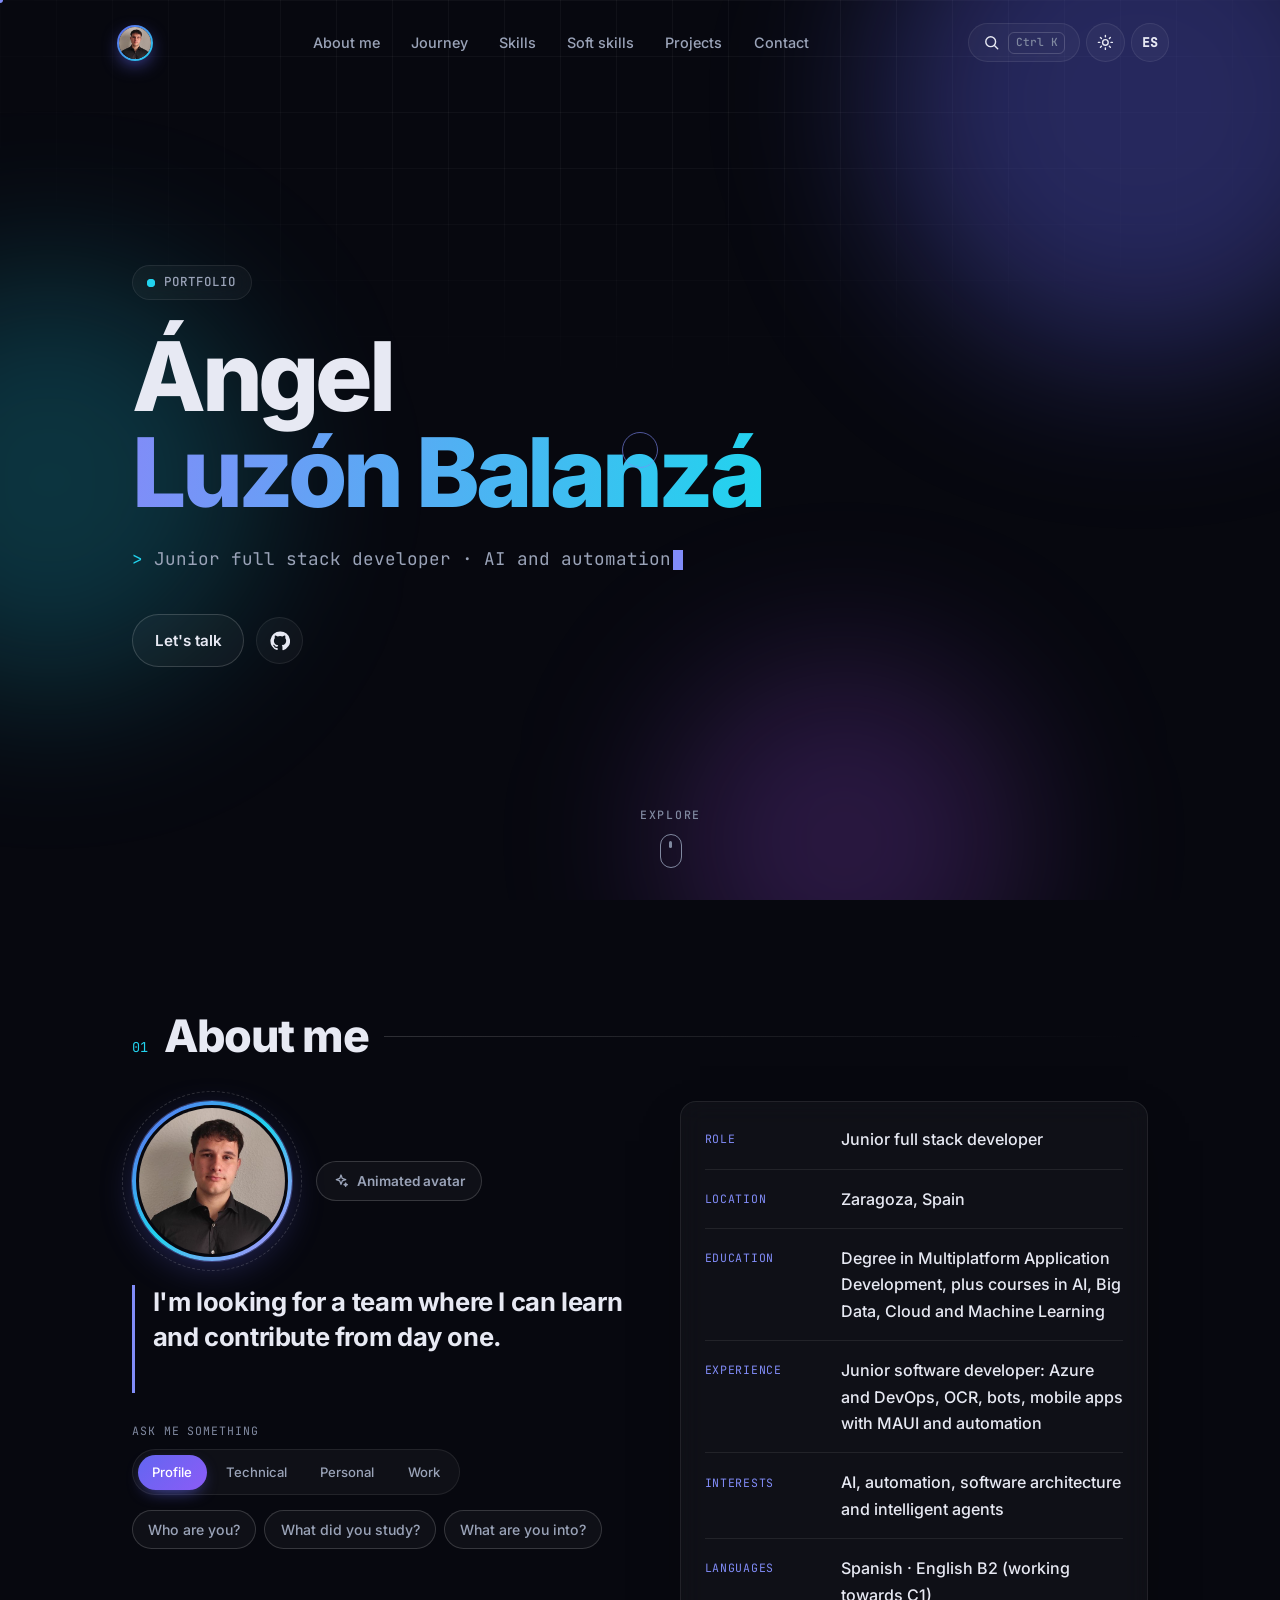
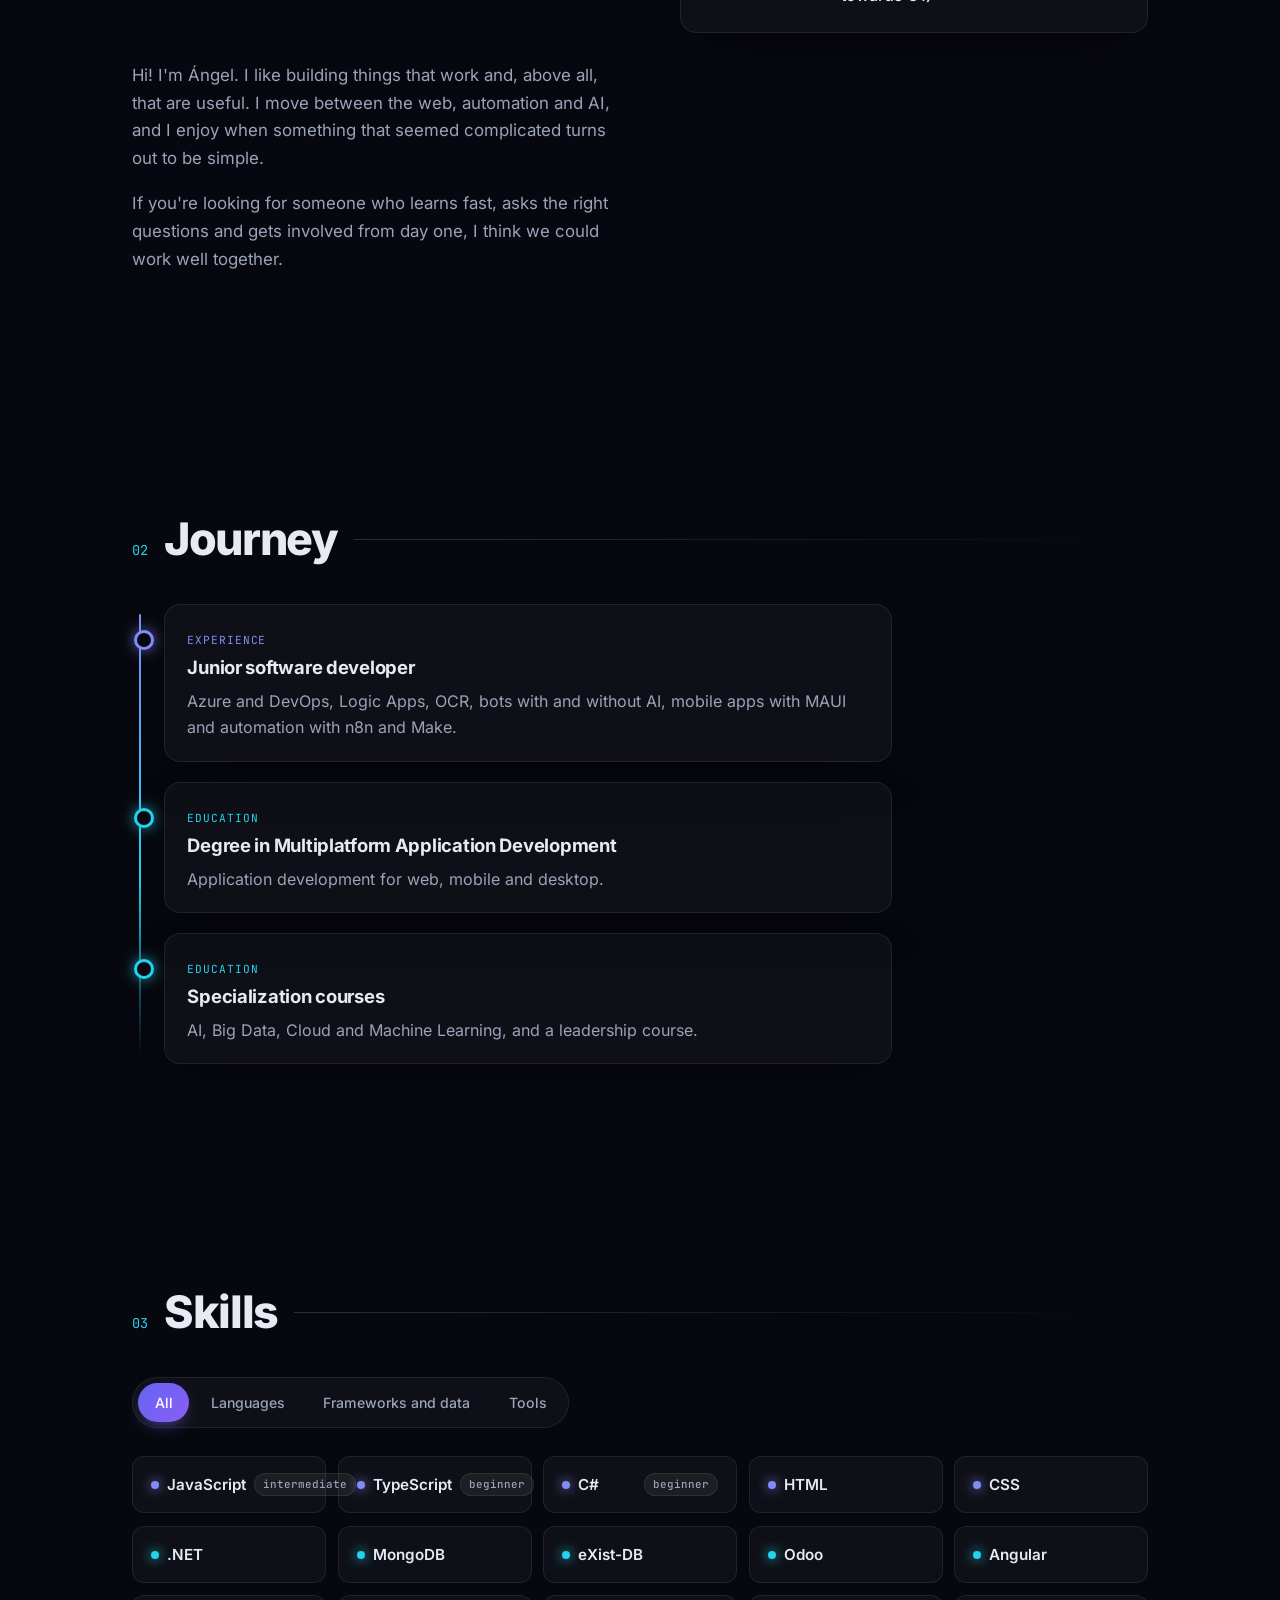
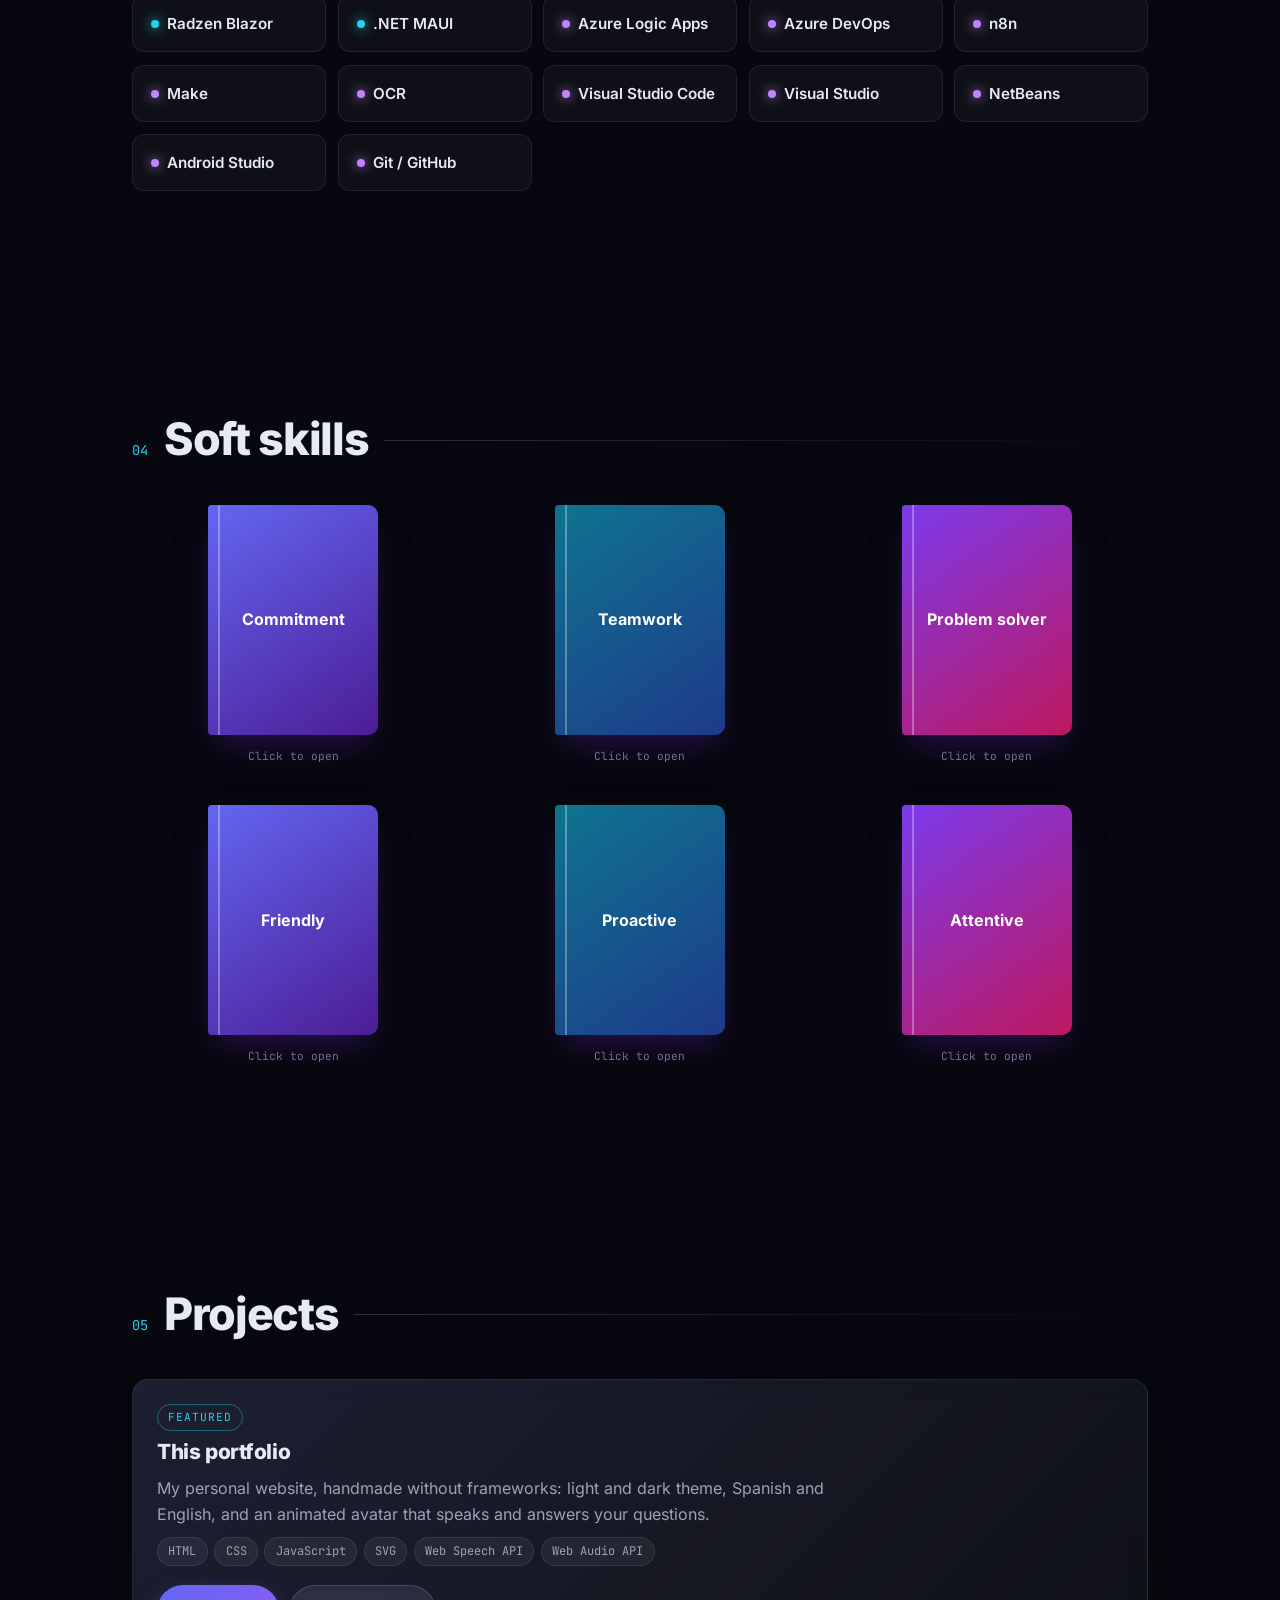
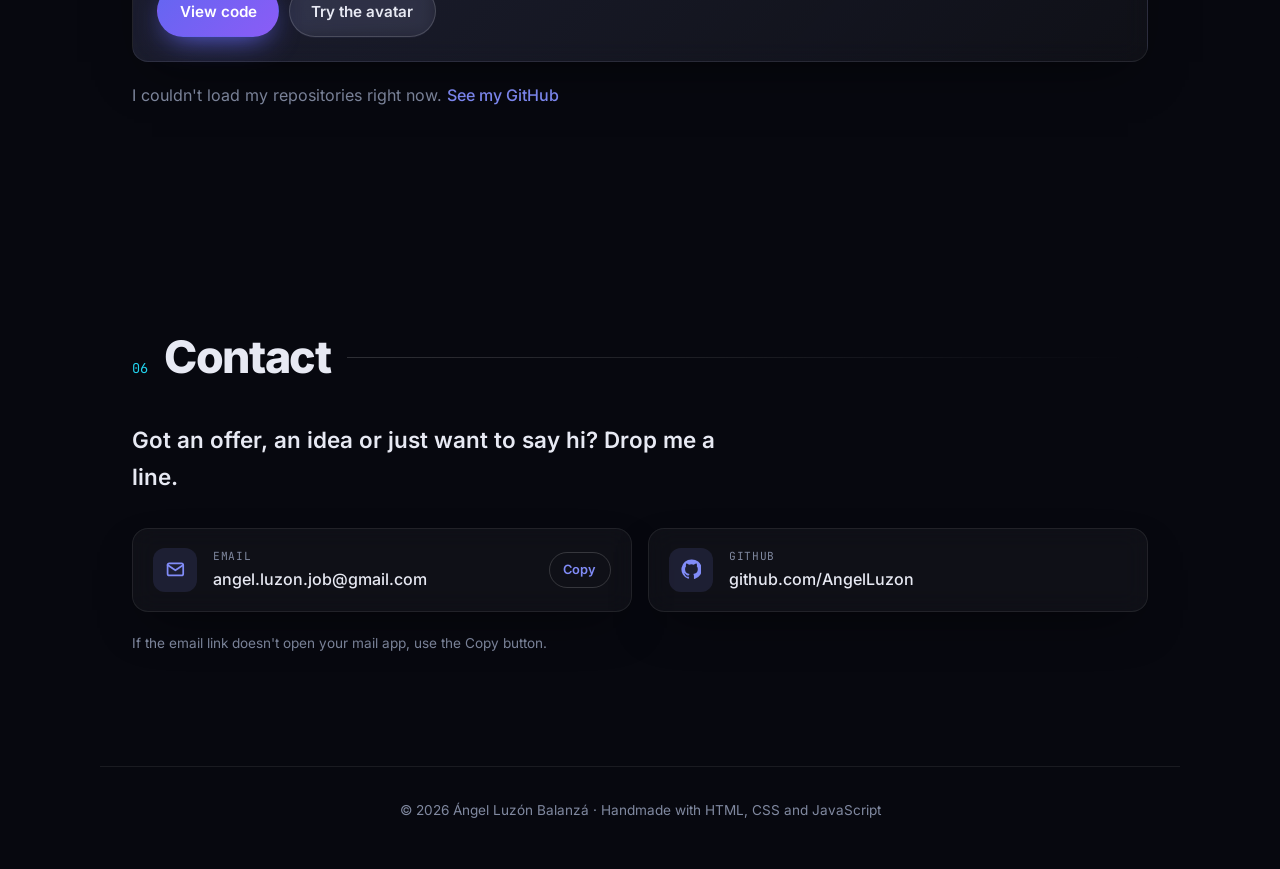
==== commit d428f45f: "Añade estilos al portfolio" ====
--- a/index.html
+++ b/index.html
@@ -398,6 +398,7 @@
 
           <div class="preguntas">
             <p class="preguntas-titulo" data-i18n="preguntas_titulo">Pregúntame algo</p>
+            <div id="tabs-preguntas" class="filtros tabs-preguntas" role="group" data-i18n-aria="preguntas_titulo"></div>
             <ul id="lista-preguntas" class="preguntas-lista"></ul>
           </div>
           <p data-i18n="sobre_1">¡Hola! Soy Ángel. Me gusta construir cosas que funcionan y que, sobre todo, sirven para algo. Me muevo entre la web, la automatización y la IA, y disfruto cuando algo que parecía complicado se vuelve sencillo.</p>
@@ -419,11 +420,15 @@
           </div>
           <div class="ficha-fila">
             <dt data-i18n="ficha_experiencia_label">Experiencia</dt>
-            <dd data-i18n="ficha_experiencia">Desarrollador software junior en AIQUBE Labs: IA, OCR, bots y Azure</dd>
+            <dd data-i18n="ficha_experiencia">Desarrollador software junior: Azure y DevOps, OCR, bots, apps móviles con MAUI y automatizaciones</dd>
           </div>
           <div class="ficha-fila">
             <dt data-i18n="ficha_intereses_label">Intereses</dt>
             <dd data-i18n="ficha_intereses">IA, automatización, arquitectura de software y agentes inteligentes</dd>
+          </div>
+          <div class="ficha-fila">
+            <dt data-i18n="ficha_idiomas_label">Idiomas</dt>
+            <dd data-i18n="ficha_idiomas">Español · Inglés B2 (preparando el C1)</dd>
           </div>
         </dl>
       </div>
@@ -439,8 +444,7 @@
         <li class="hito revelar">
           <span class="hito-tipo" data-i18n="tl_tipo_exp">Experiencia</span>
           <h3 data-i18n="tl_1_titulo">Desarrollador software junior</h3>
-          <p class="hito-lugar">AIQUBE Labs</p>
-          <p class="hito-desc" data-i18n="tl_1_desc">Trabajo con IA, OCR, bots y servicios de Azure.</p>
+          <p class="hito-desc" data-i18n="tl_1_desc">Azure y DevOps, Logic Apps, OCR, bots con y sin IA, apps móviles con MAUI y automatizaciones con n8n y Make.</p>
         </li>
         <li class="hito revelar">
           <span class="hito-tipo hito-tipo-form" data-i18n="tl_tipo_form">Formación</span>
@@ -450,7 +454,7 @@
         <li class="hito revelar">
           <span class="hito-tipo hito-tipo-form" data-i18n="tl_tipo_form">Formación</span>
           <h3 data-i18n="tl_3_titulo">Cursos de especialización</h3>
-          <p class="hito-desc" data-i18n="tl_3_desc">IA, Big Data, Cloud y Machine Learning.</p>
+          <p class="hito-desc" data-i18n="tl_3_desc">IA, Big Data, Cloud y Machine Learning, y un curso de liderazgo.</p>
         </li>
       </ol>
     </section>
--- a/style.css
+++ b/style.css
@@ -2189,3 +2189,25 @@
     background: none !important;
   }
 }
+
+/* Preguntas al avatar por pestañas */
+.tabs-preguntas {
+  margin-bottom: 0.9rem;
+}
+
+.tabs-preguntas .filtro {
+  padding: 0.4rem 0.9rem;
+  font-size: 0.82rem;
+}
+
+.preguntas-lista {
+  min-height: 8rem;
+  align-content: flex-start;
+}
+
+/* Las respuestas a preguntas son más largas: letra algo menor que en las frases cortas */
+.frase.burbuja:has(.frase-etiqueta) {
+  font-size: clamp(1.05rem, 2.2vw, 1.25rem) !important;
+  font-weight: 600;
+  line-height: 1.45;
+}
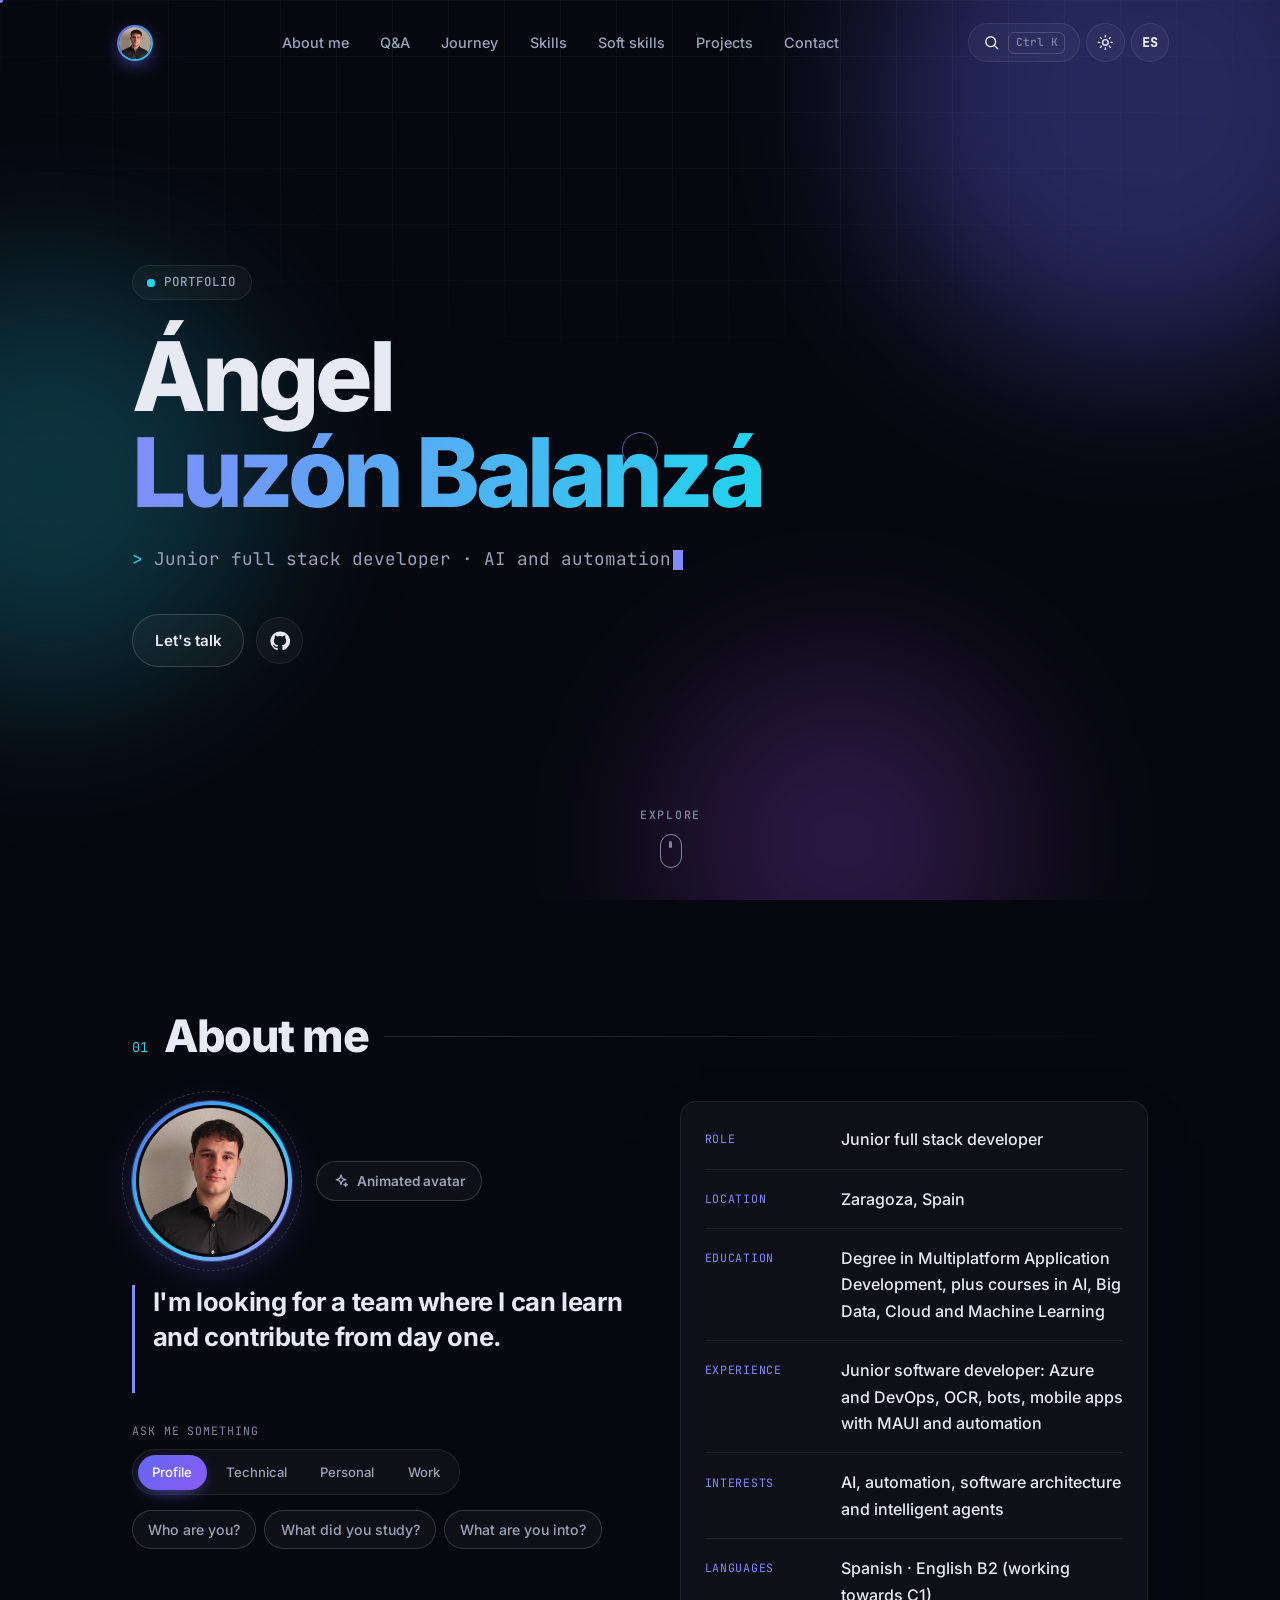
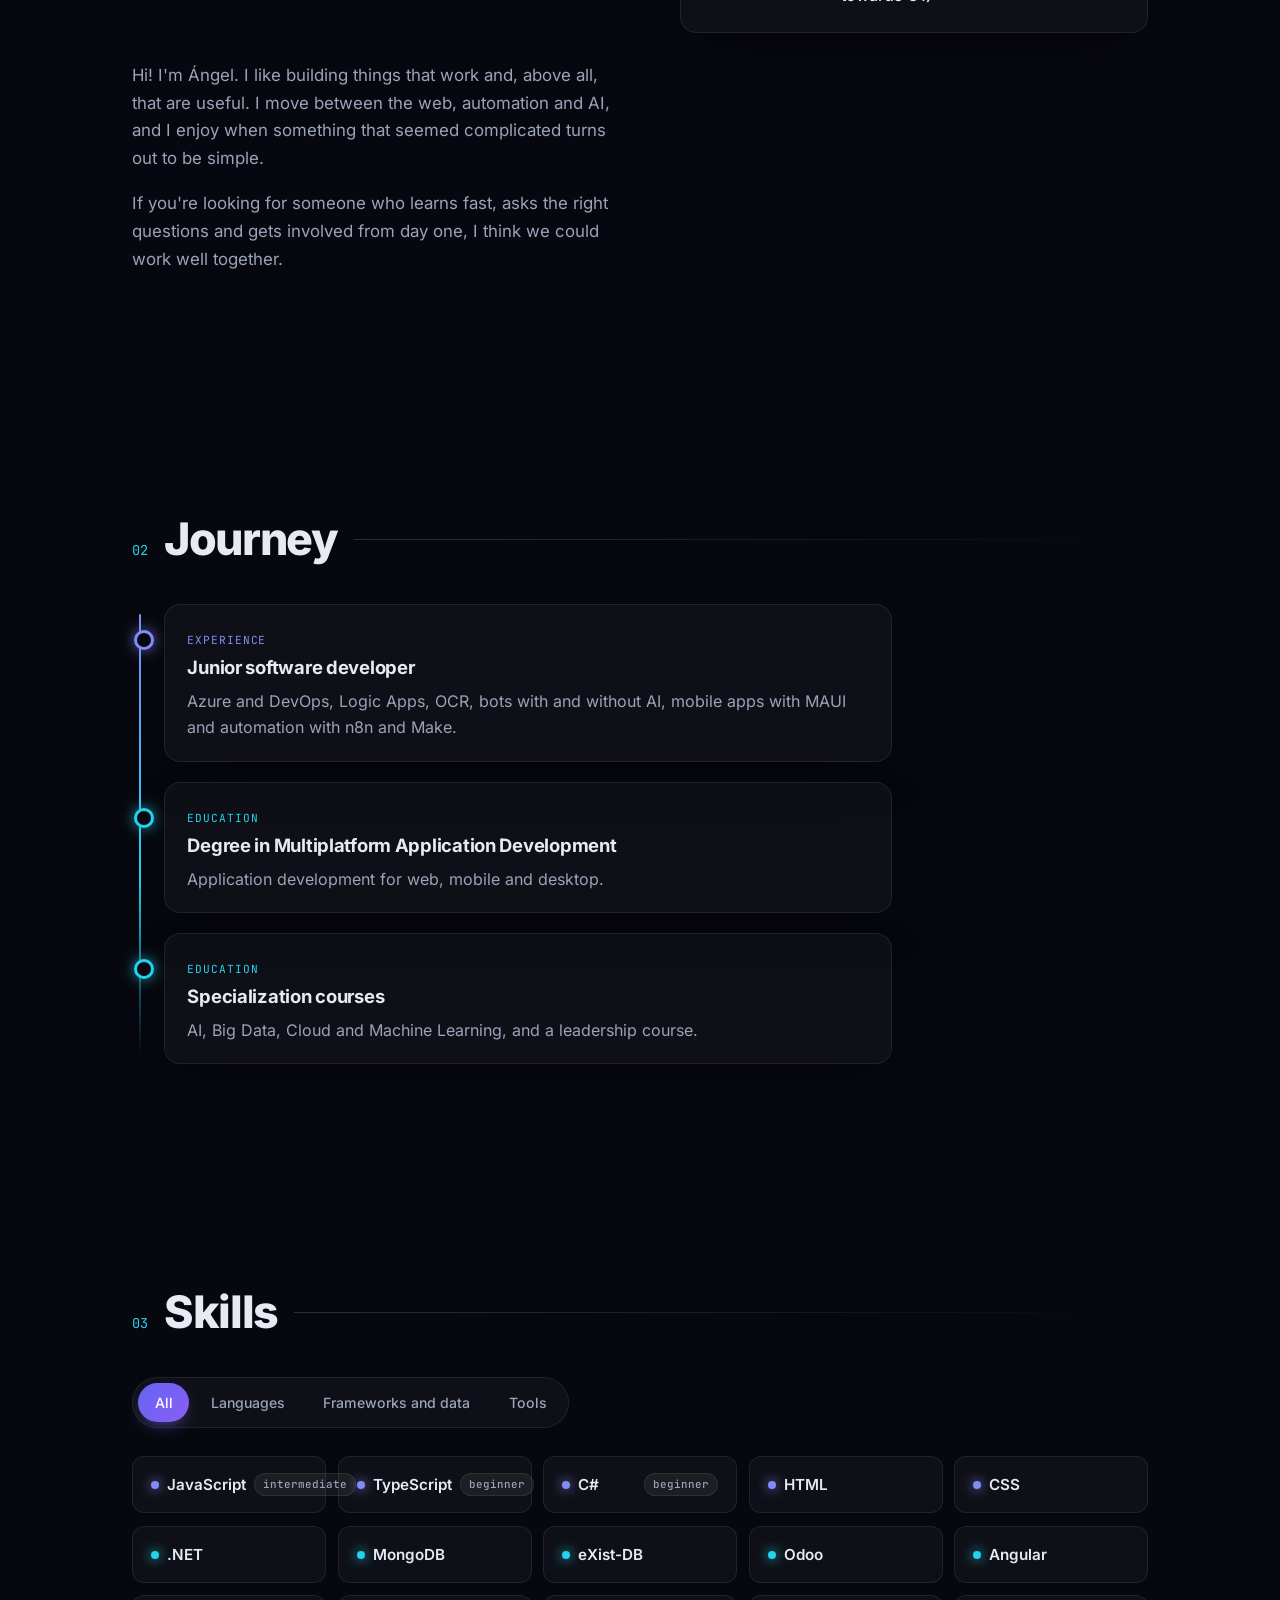
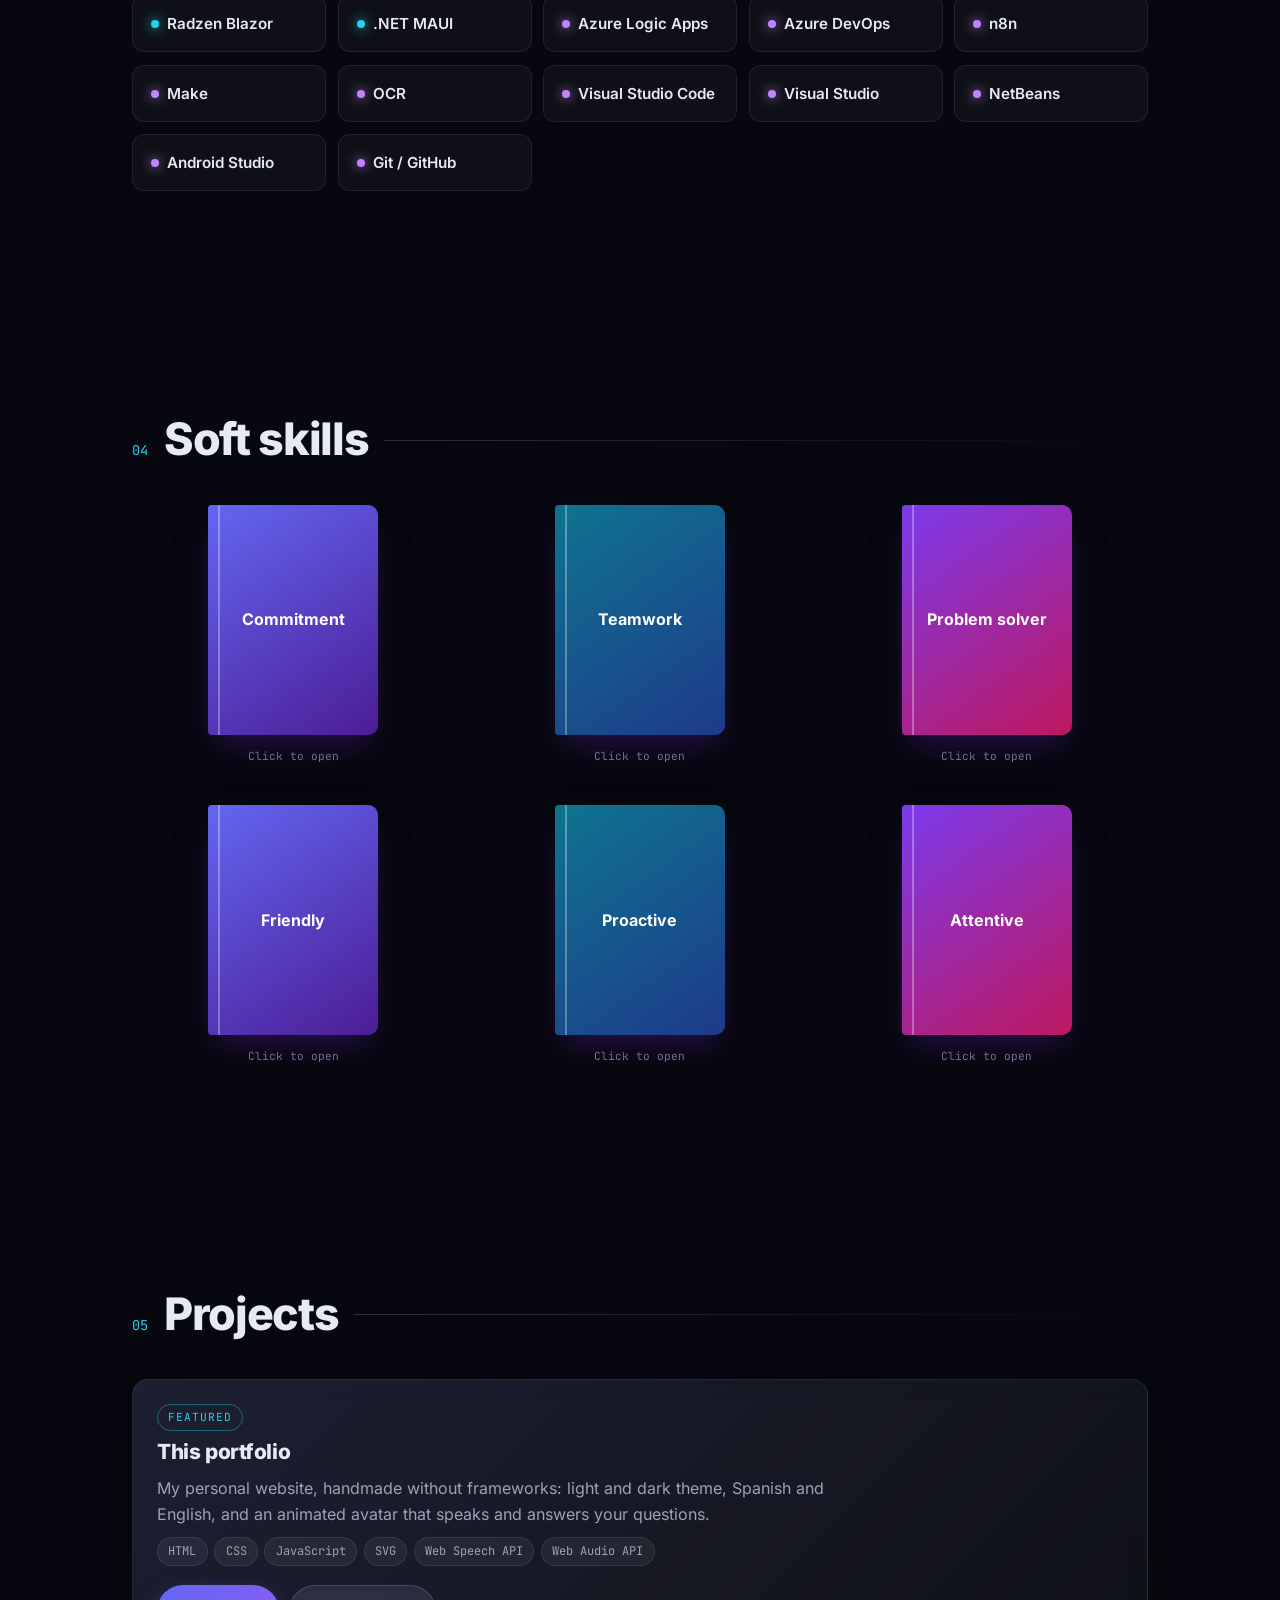
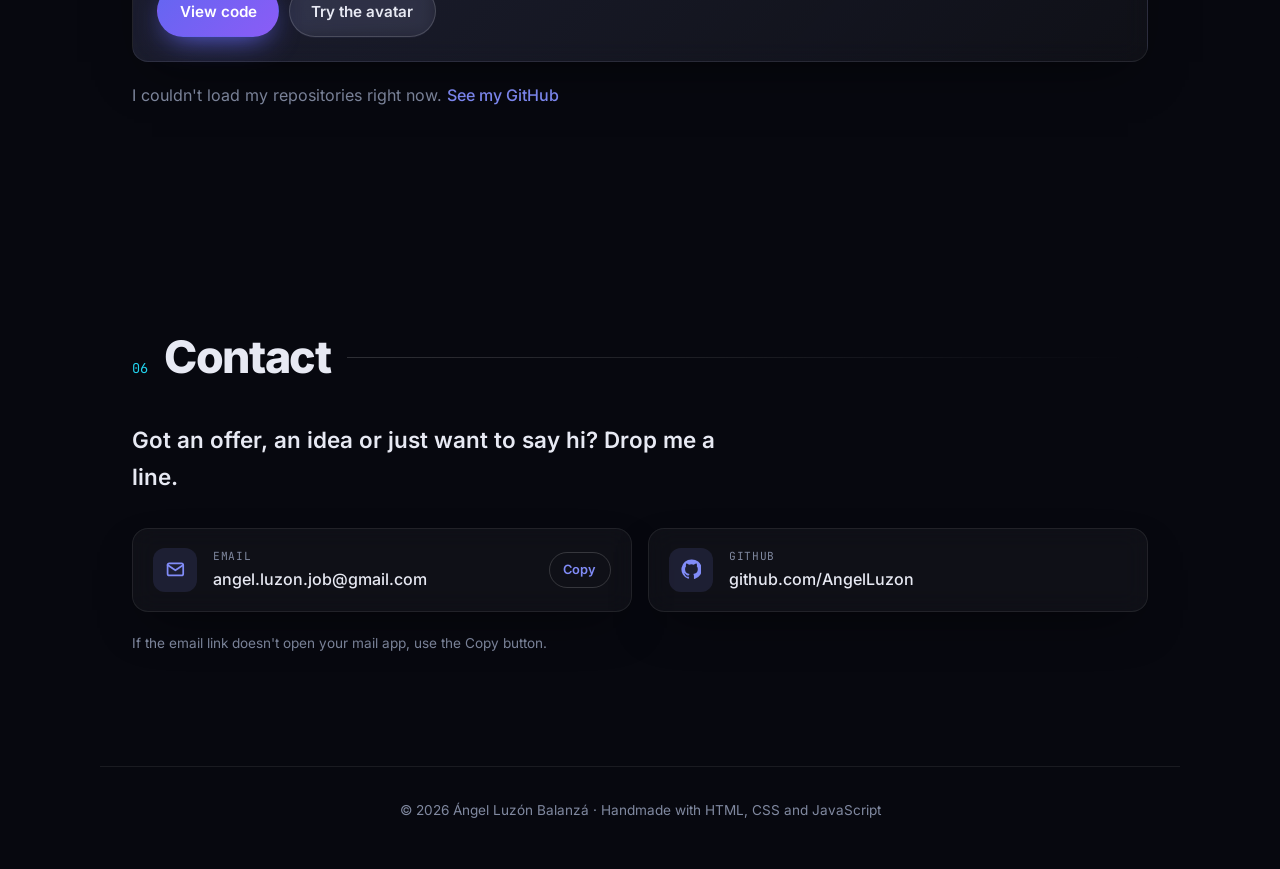
==== commit 26f6c894: "Añade estilos al portfolio" ====
--- a/index.html
+++ b/index.html
@@ -80,6 +80,7 @@
 
       <nav class="menu" id="menu" aria-label="Principal">
         <a href="#sobre" class="menu-enlace" data-i18n="tab_sobre">Sobre mí</a>
+        <a href="#preguntas" class="menu-enlace" data-i18n="tab_preguntas">Preguntas</a>
         <a href="#trayectoria" class="menu-enlace" data-i18n="tab_trayectoria">Trayectoria</a>
         <a href="#competencias" class="menu-enlace" data-i18n="tab_competencias">Competencias</a>
         <a href="#aptitudes" class="menu-enlace" data-i18n="tab_aptitudes">Aptitudes</a>
@@ -396,7 +397,7 @@
           </div>
           <p id="frase" class="frase" aria-live="polite"></p>
 
-          <div class="preguntas">
+          <div class="preguntas" id="preguntas">
             <p class="preguntas-titulo" data-i18n="preguntas_titulo">Pregúntame algo</p>
             <div id="tabs-preguntas" class="filtros tabs-preguntas" role="group" data-i18n-aria="preguntas_titulo"></div>
             <ul id="lista-preguntas" class="preguntas-lista"></ul>
--- a/style.css
+++ b/style.css
@@ -2211,3 +2211,7 @@
   font-weight: 600;
   line-height: 1.45;
 }
+
+#preguntas {
+  scroll-margin-top: 6rem;
+}
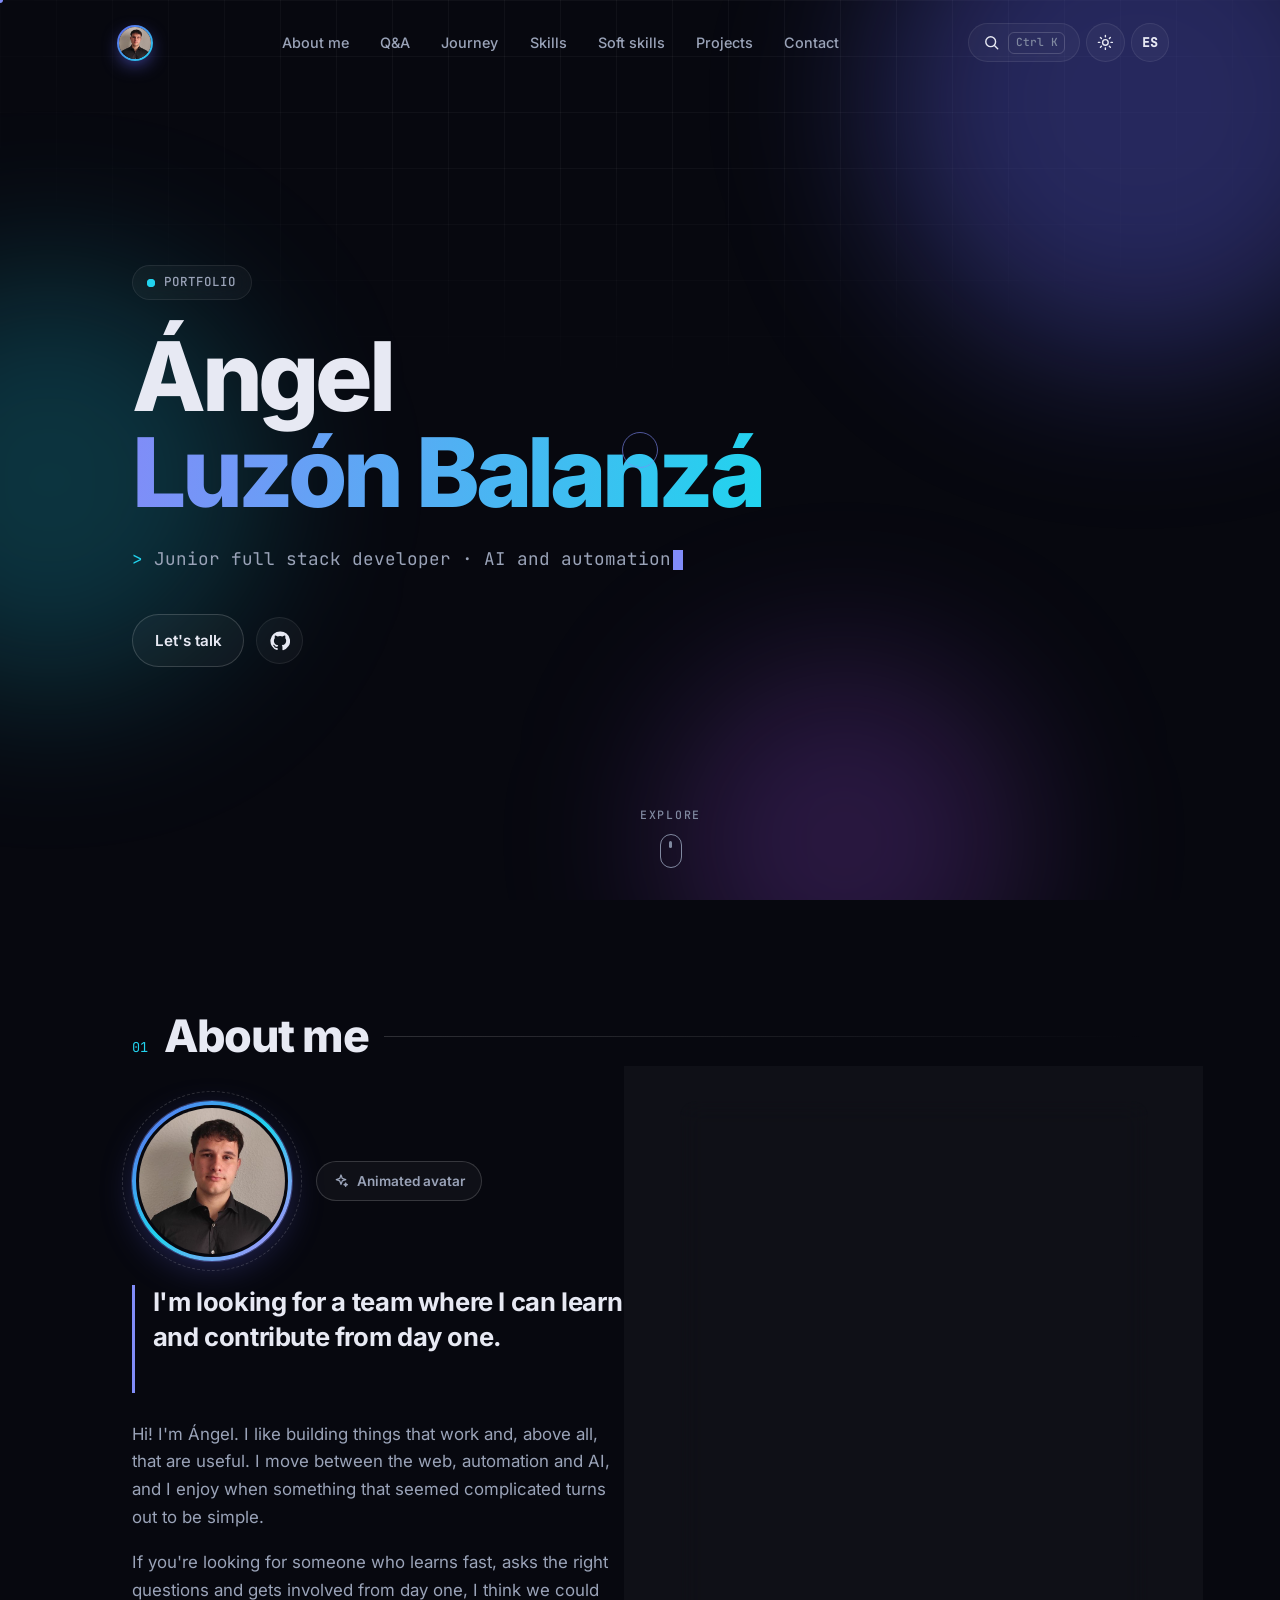
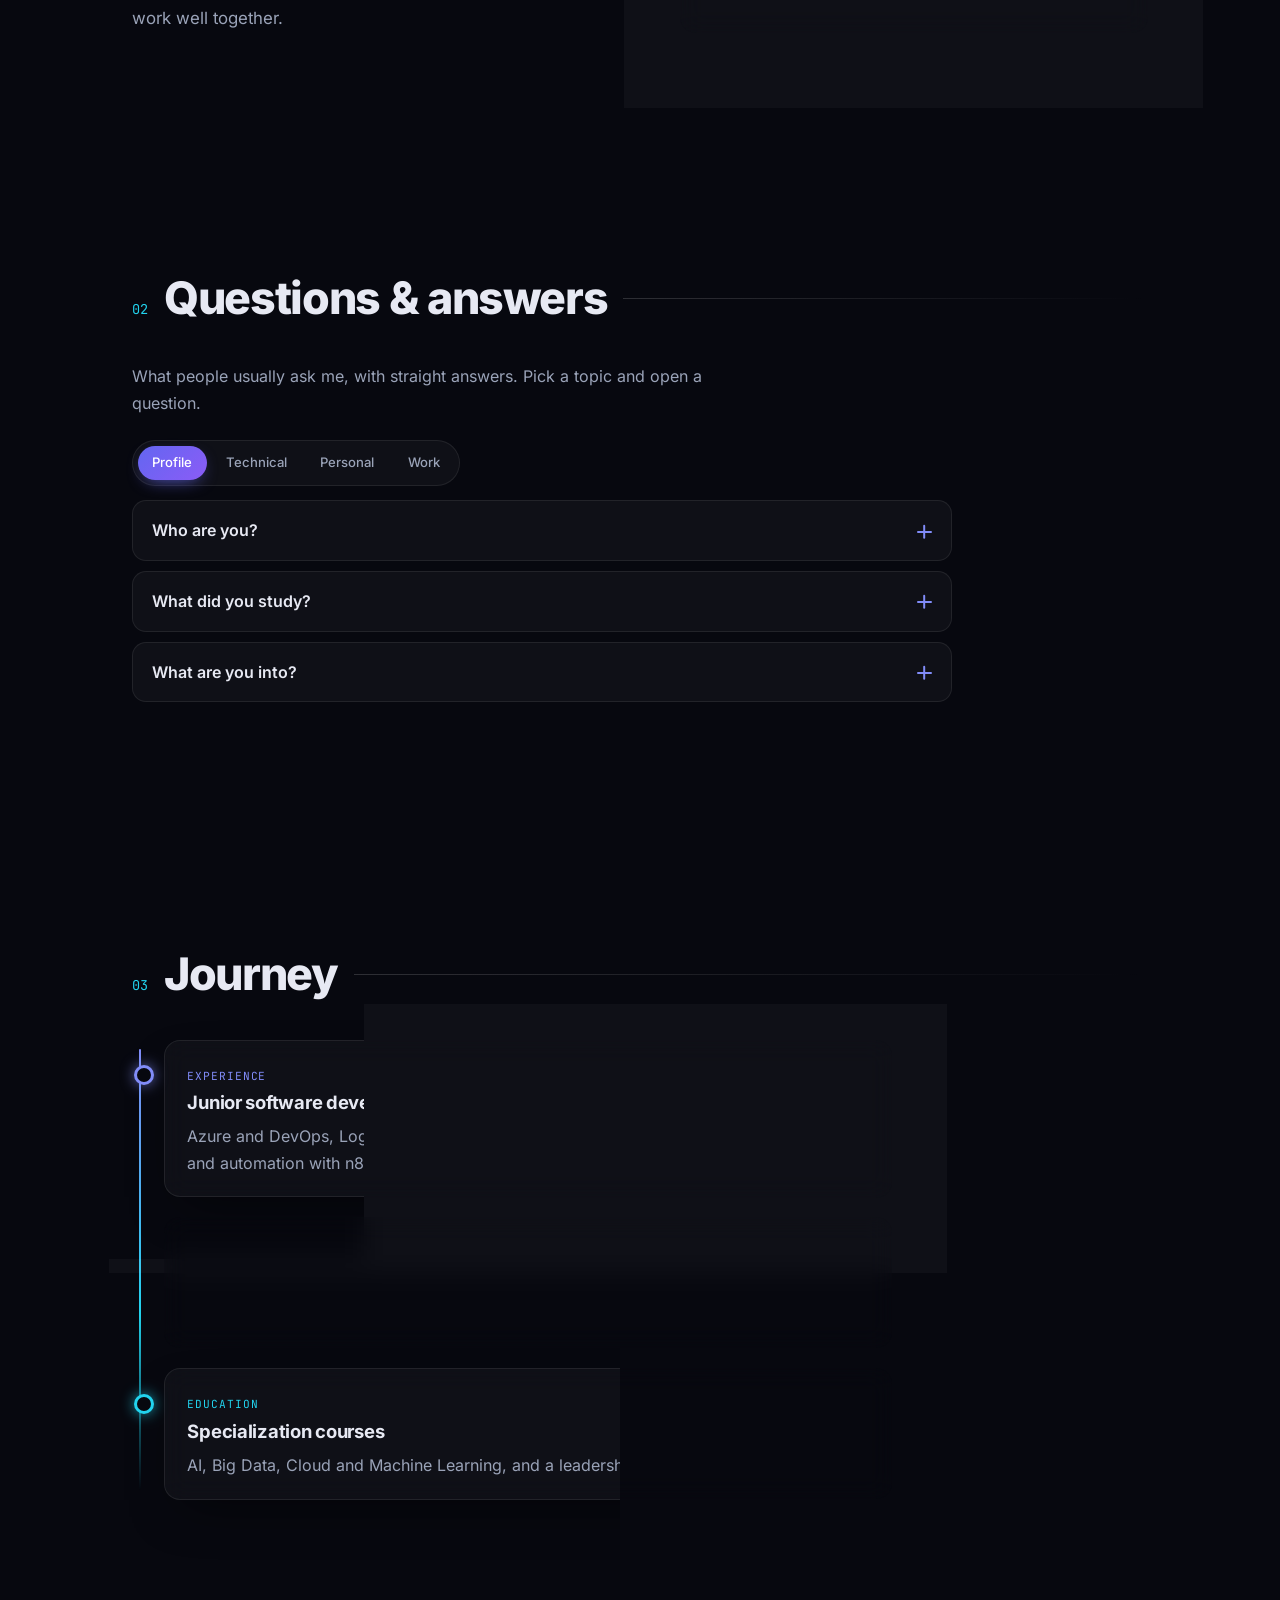
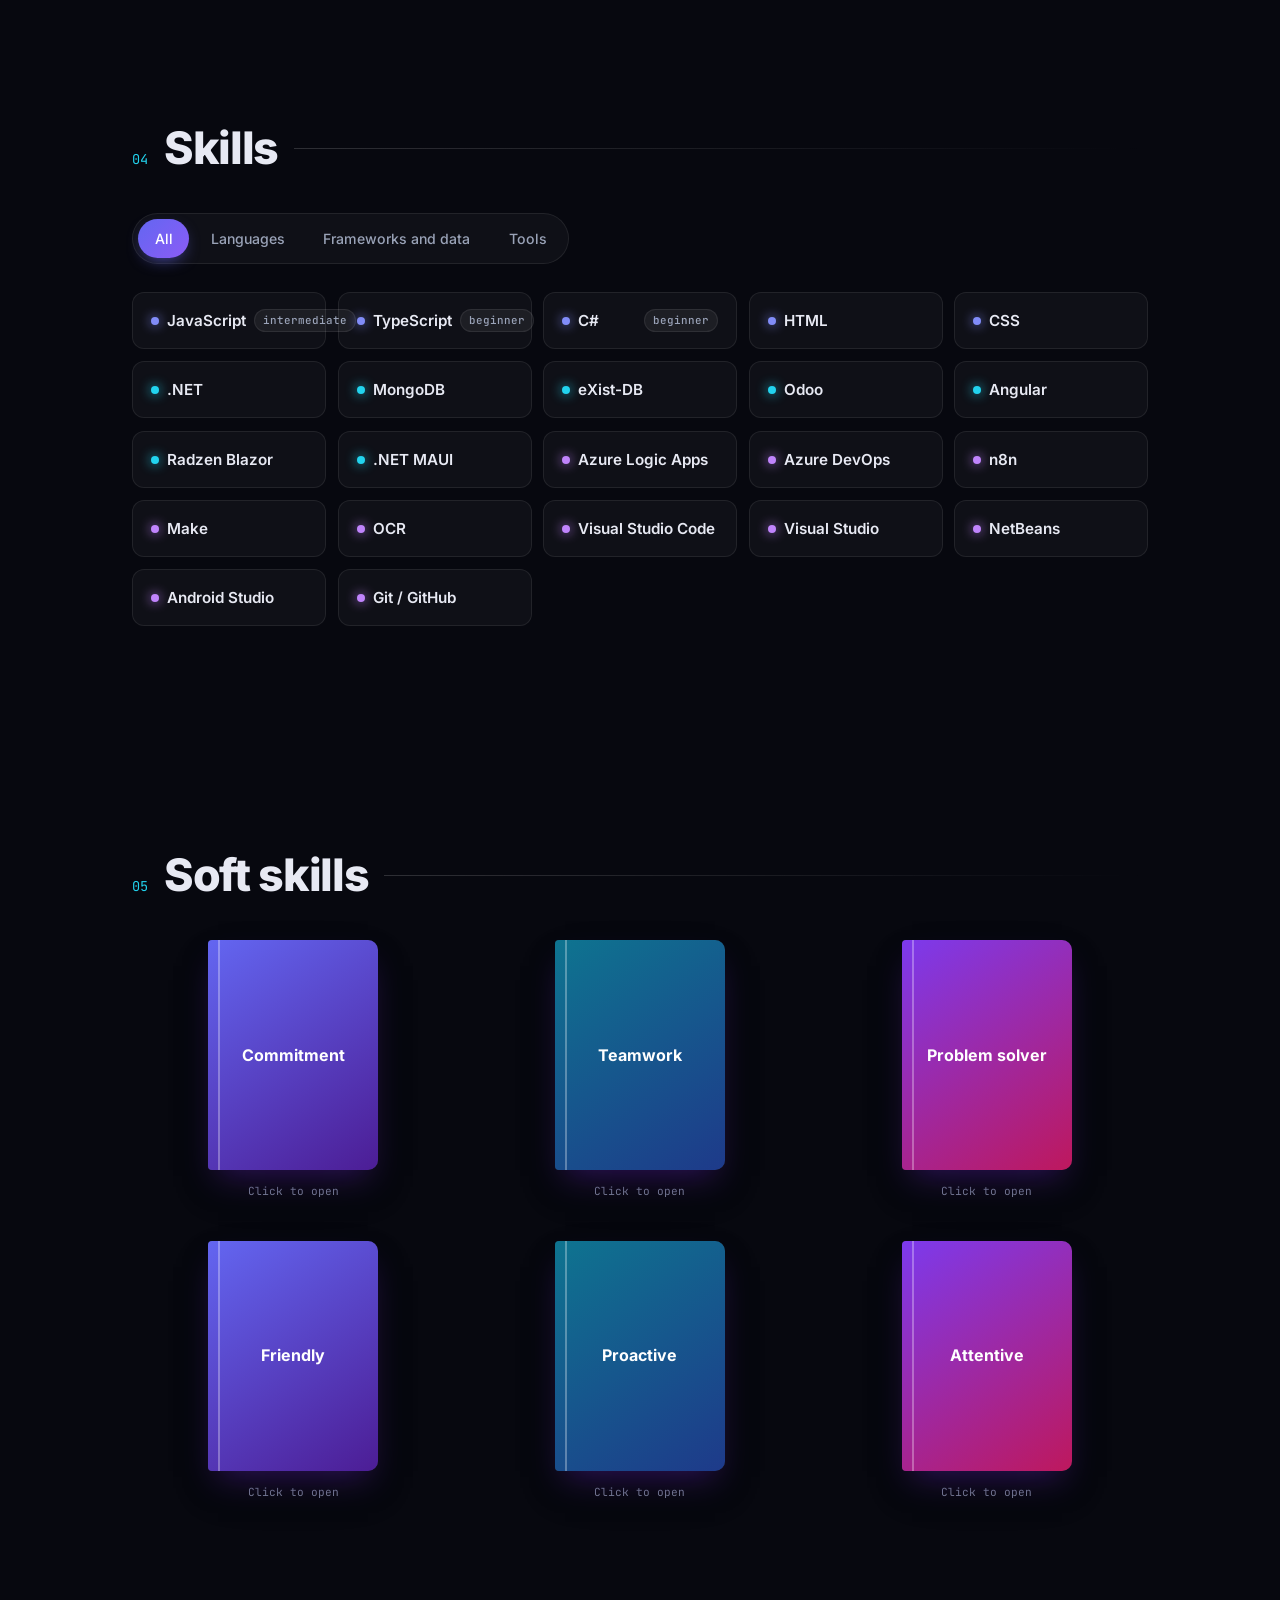
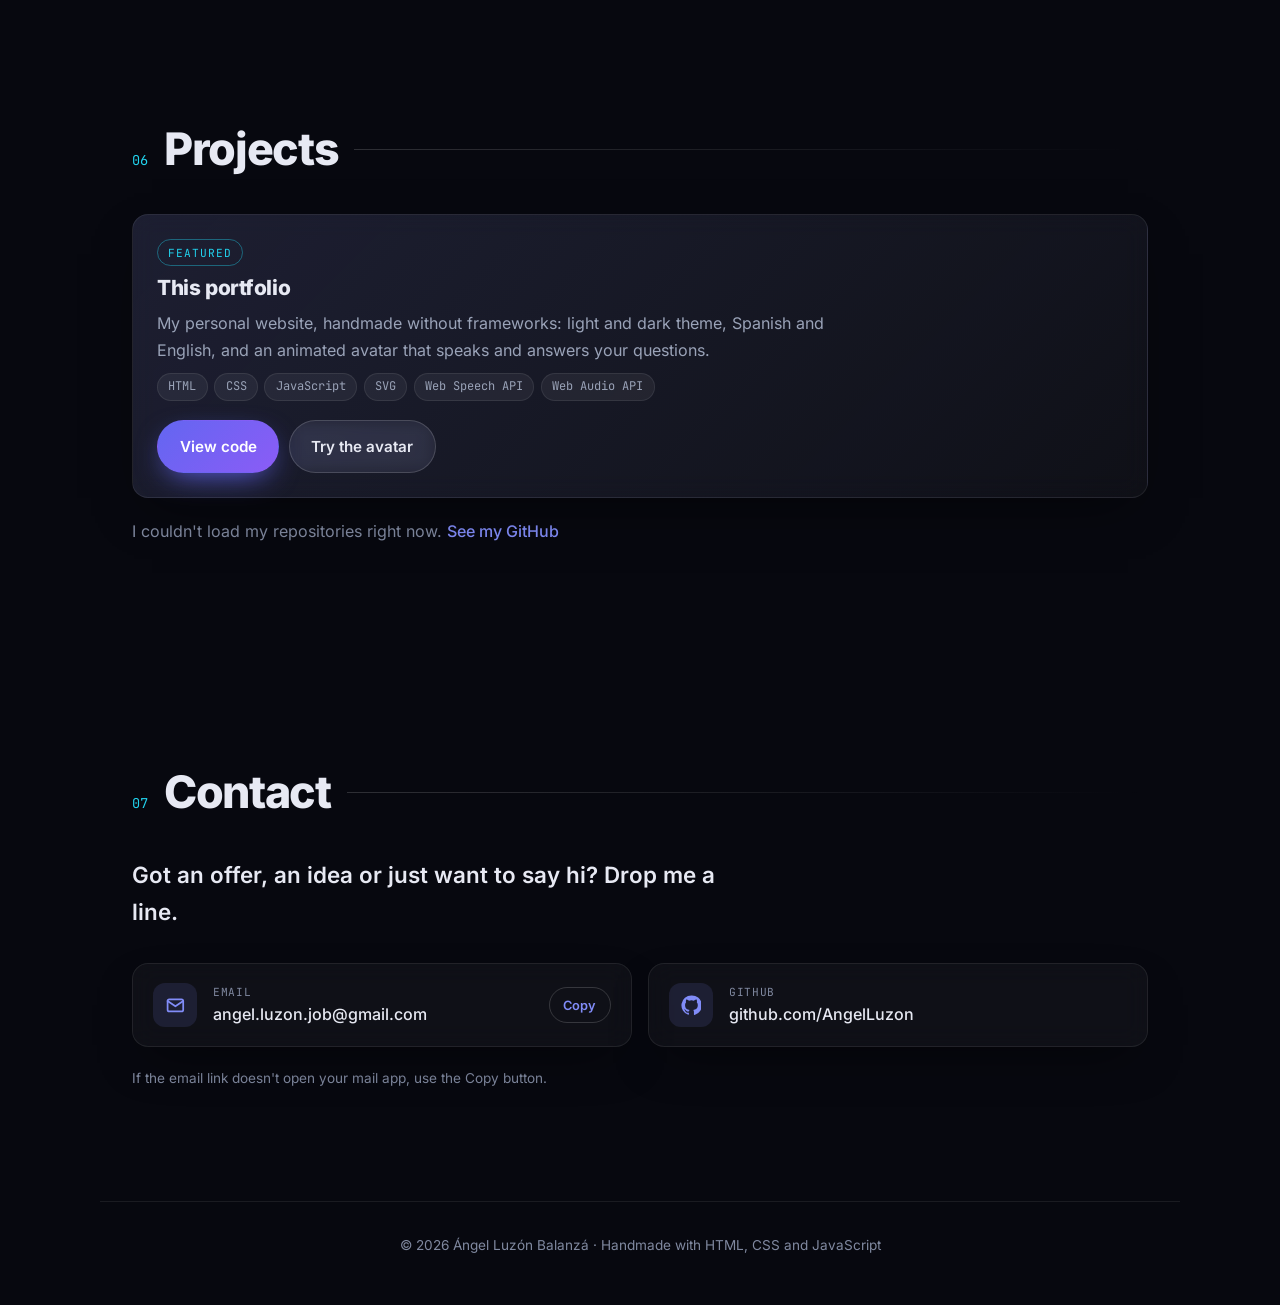
==== commit 29ed8a2c: "Añade estilos al portfolio" ====
--- a/index.html
+++ b/index.html
@@ -40,7 +40,7 @@
 
   <link rel="preload" href="fonts/inter-latin.woff2" as="font" type="font/woff2" crossorigin>
   <link rel="preload" href="fonts/jetbrains-mono-latin.woff2" as="font" type="font/woff2" crossorigin>
-  <link rel="stylesheet" href="style.css">
+  <link rel="stylesheet" href="style.css?v=4">
 
   <script type="application/ld+json">
   {
@@ -397,11 +397,6 @@
           </div>
           <p id="frase" class="frase" aria-live="polite"></p>
 
-          <div class="preguntas" id="preguntas">
-            <p class="preguntas-titulo" data-i18n="preguntas_titulo">Pregúntame algo</p>
-            <div id="tabs-preguntas" class="filtros tabs-preguntas" role="group" data-i18n-aria="preguntas_titulo"></div>
-            <ul id="lista-preguntas" class="preguntas-lista"></ul>
-          </div>
           <p data-i18n="sobre_1">¡Hola! Soy Ángel. Me gusta construir cosas que funcionan y que, sobre todo, sirven para algo. Me muevo entre la web, la automatización y la IA, y disfruto cuando algo que parecía complicado se vuelve sencillo.</p>
           <p data-i18n="sobre_2">Si buscas a alguien que aprenda rápido, pregunte lo necesario y se implique desde el primer día, creo que podemos entendernos.</p>
         </div>
@@ -435,9 +430,21 @@
       </div>
     </section>
 
+    <section id="preguntas" class="seccion" aria-labelledby="titulo-preguntas">
+      <header class="seccion-cabecera revelar">
+        <span class="seccion-num">02</span>
+        <h2 id="titulo-preguntas" data-i18n="qa_titulo">Preguntas y respuestas</h2>
+      </header>
+      <p class="qa-intro revelar" data-i18n="qa_intro">Lo que suelen preguntarme, con respuestas directas. Elige un tema y abre la pregunta.</p>
+      <div class="preguntas revelar">
+        <div id="tabs-preguntas" class="filtros tabs-preguntas" role="group" data-i18n-aria="qa_titulo"></div>
+        <div id="lista-preguntas" class="qa-lista"></div>
+      </div>
+    </section>
+
     <section id="trayectoria" class="seccion">
       <header class="seccion-cabecera revelar">
-        <span class="seccion-num">02</span>
+        <span class="seccion-num">03</span>
         <h2 data-i18n="trayectoria_titulo">Trayectoria</h2>
       </header>
 
@@ -462,7 +469,7 @@
 
     <section id="competencias" class="seccion">
       <header class="seccion-cabecera revelar">
-        <span class="seccion-num">03</span>
+        <span class="seccion-num">04</span>
         <h2 data-i18n="competencias_titulo">Competencias</h2>
       </header>
 
@@ -477,7 +484,7 @@
 
     <section id="aptitudes" class="seccion">
       <header class="seccion-cabecera revelar">
-        <span class="seccion-num">04</span>
+        <span class="seccion-num">05</span>
         <h2 data-i18n="aptitudes_titulo">Aptitudes</h2>
       </header>
       <ul id="lista-aptitudes" class="libros revelar"></ul>
@@ -485,7 +492,7 @@
 
     <section id="proyectos" class="seccion">
       <header class="seccion-cabecera revelar">
-        <span class="seccion-num">05</span>
+        <span class="seccion-num">06</span>
         <h2 data-i18n="proyectos_titulo">Proyectos</h2>
       </header>
 
@@ -513,7 +520,7 @@
 
     <section id="contacto" class="seccion">
       <header class="seccion-cabecera revelar">
-        <span class="seccion-num">06</span>
+        <span class="seccion-num">07</span>
         <h2 data-i18n="contacto_titulo">Contacto</h2>
       </header>
 
@@ -582,7 +589,7 @@
     </div>
   </dialog>
 
-  <script src="frases.js"></script>
-  <script src="script.js"></script>
+  <script src="frases.js?v=4"></script>
+  <script src="script.js?v=4"></script>
 </body>
 </html>
--- a/style.css
+++ b/style.css
@@ -1732,38 +1732,6 @@
   margin-bottom: 0.6rem;
 }
 
-.preguntas-lista {
-  list-style: none;
-  display: flex;
-  flex-wrap: wrap;
-  gap: 0.5rem;
-}
-
-.pregunta {
-  font: inherit;
-  font-size: 0.88rem;
-  font-weight: 500;
-  color: var(--texto-suave);
-  background: var(--superficie);
-  border: 1px solid var(--borde-fuerte);
-  border-radius: 999px;
-  padding: 0.45rem 0.95rem;
-  cursor: pointer;
-  transition: color 0.2s ease, border-color 0.2s ease, transform 0.2s ease, background 0.2s ease;
-}
-
-.pregunta:hover {
-  color: var(--texto);
-  border-color: var(--acento);
-  transform: translateY(-1px);
-}
-
-.pregunta[aria-pressed="true"] {
-  color: #fff;
-  border-color: transparent;
-  background: linear-gradient(135deg, var(--acento-fuerte), #8b5cf6);
-}
-
 .frase-etiqueta {
   grid-area: 1 / 1;
   font-family: var(--mono);
@@ -2200,18 +2168,108 @@
   font-size: 0.82rem;
 }
 
-.preguntas-lista {
-  min-height: 8rem;
-  align-content: flex-start;
-}
-
-/* Las respuestas a preguntas son más largas: letra algo menor que en las frases cortas */
-.frase.burbuja:has(.frase-etiqueta) {
-  font-size: clamp(1.05rem, 2.2vw, 1.25rem) !important;
+
+
+
+/* Preguntas y respuestas: desplegables, cada respuesta dentro de su tarjeta */
+.qa-intro {
+  color: var(--texto-suave);
+  max-width: 60ch;
+  margin-bottom: 1.5rem;
+}
+
+.preguntas {
+  max-width: 820px;
+}
+
+.qa-lista {
+  display: grid;
+  gap: 0.65rem;
+}
+
+.qa-item {
+  background: var(--superficie);
+  border: 1px solid var(--borde);
+  border-radius: 14px;
+  transition: border-color 0.2s ease, background 0.2s ease;
+}
+
+.qa-item:hover,
+.qa-item.abierta {
+  border-color: var(--acento);
+}
+
+.qa-pregunta {
+  width: 100%;
+  display: flex;
+  align-items: center;
+  justify-content: space-between;
+  gap: 1rem;
+  padding: 1rem 1.2rem;
+  font: inherit;
   font-weight: 600;
-  line-height: 1.45;
-}
-
-#preguntas {
-  scroll-margin-top: 6rem;
-}
+  text-align: left;
+  color: var(--texto);
+  background: none;
+  border: 0;
+  border-radius: 14px;
+  cursor: pointer;
+}
+
+.qa-icono {
+  flex: none;
+  position: relative;
+  width: 0.9rem;
+  height: 0.9rem;
+}
+
+.qa-icono::before,
+.qa-icono::after {
+  content: "";
+  position: absolute;
+  inset: 50% 0 auto 0;
+  height: 2px;
+  background: var(--acento);
+  border-radius: 2px;
+  transition: transform 0.25s ease;
+}
+
+.qa-icono::after {
+  transform: rotate(90deg);
+}
+
+.qa-item.abierta .qa-icono::after {
+  transform: rotate(0deg);
+}
+
+.qa-respuesta {
+  display: grid;
+  grid-template-rows: 0fr;
+  transition: grid-template-rows 0.3s ease;
+}
+
+.qa-item.abierta .qa-respuesta {
+  grid-template-rows: 1fr;
+}
+
+.qa-respuesta > div {
+  overflow: hidden;
+}
+
+.qa-respuesta p {
+  padding: 0 1.2rem 1.15rem;
+  color: var(--texto-suave);
+  line-height: 1.65;
+}
+
+.qa-item:not(.abierta) .qa-respuesta {
+  visibility: hidden;
+}
+
+@media (prefers-reduced-motion: reduce) {
+  .qa-respuesta,
+  .qa-icono::before,
+  .qa-icono::after {
+    transition: none;
+  }
+}
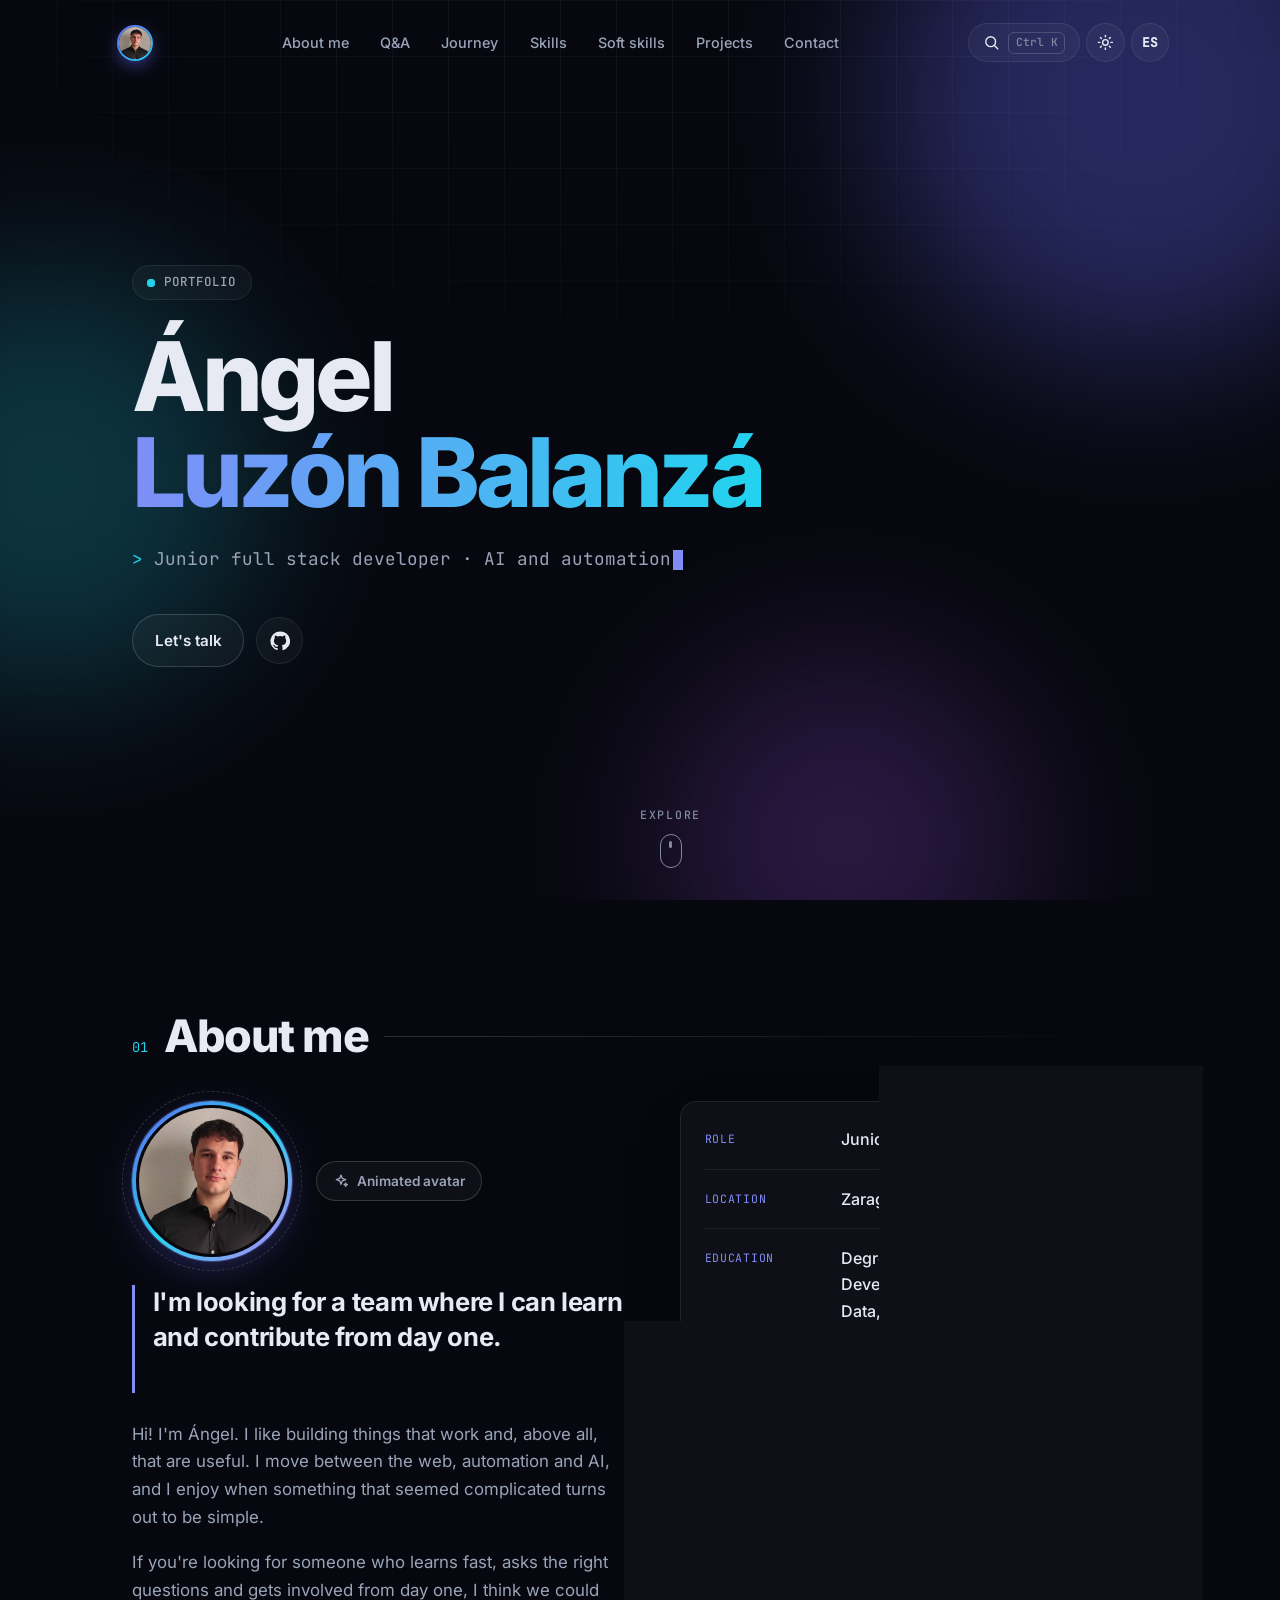
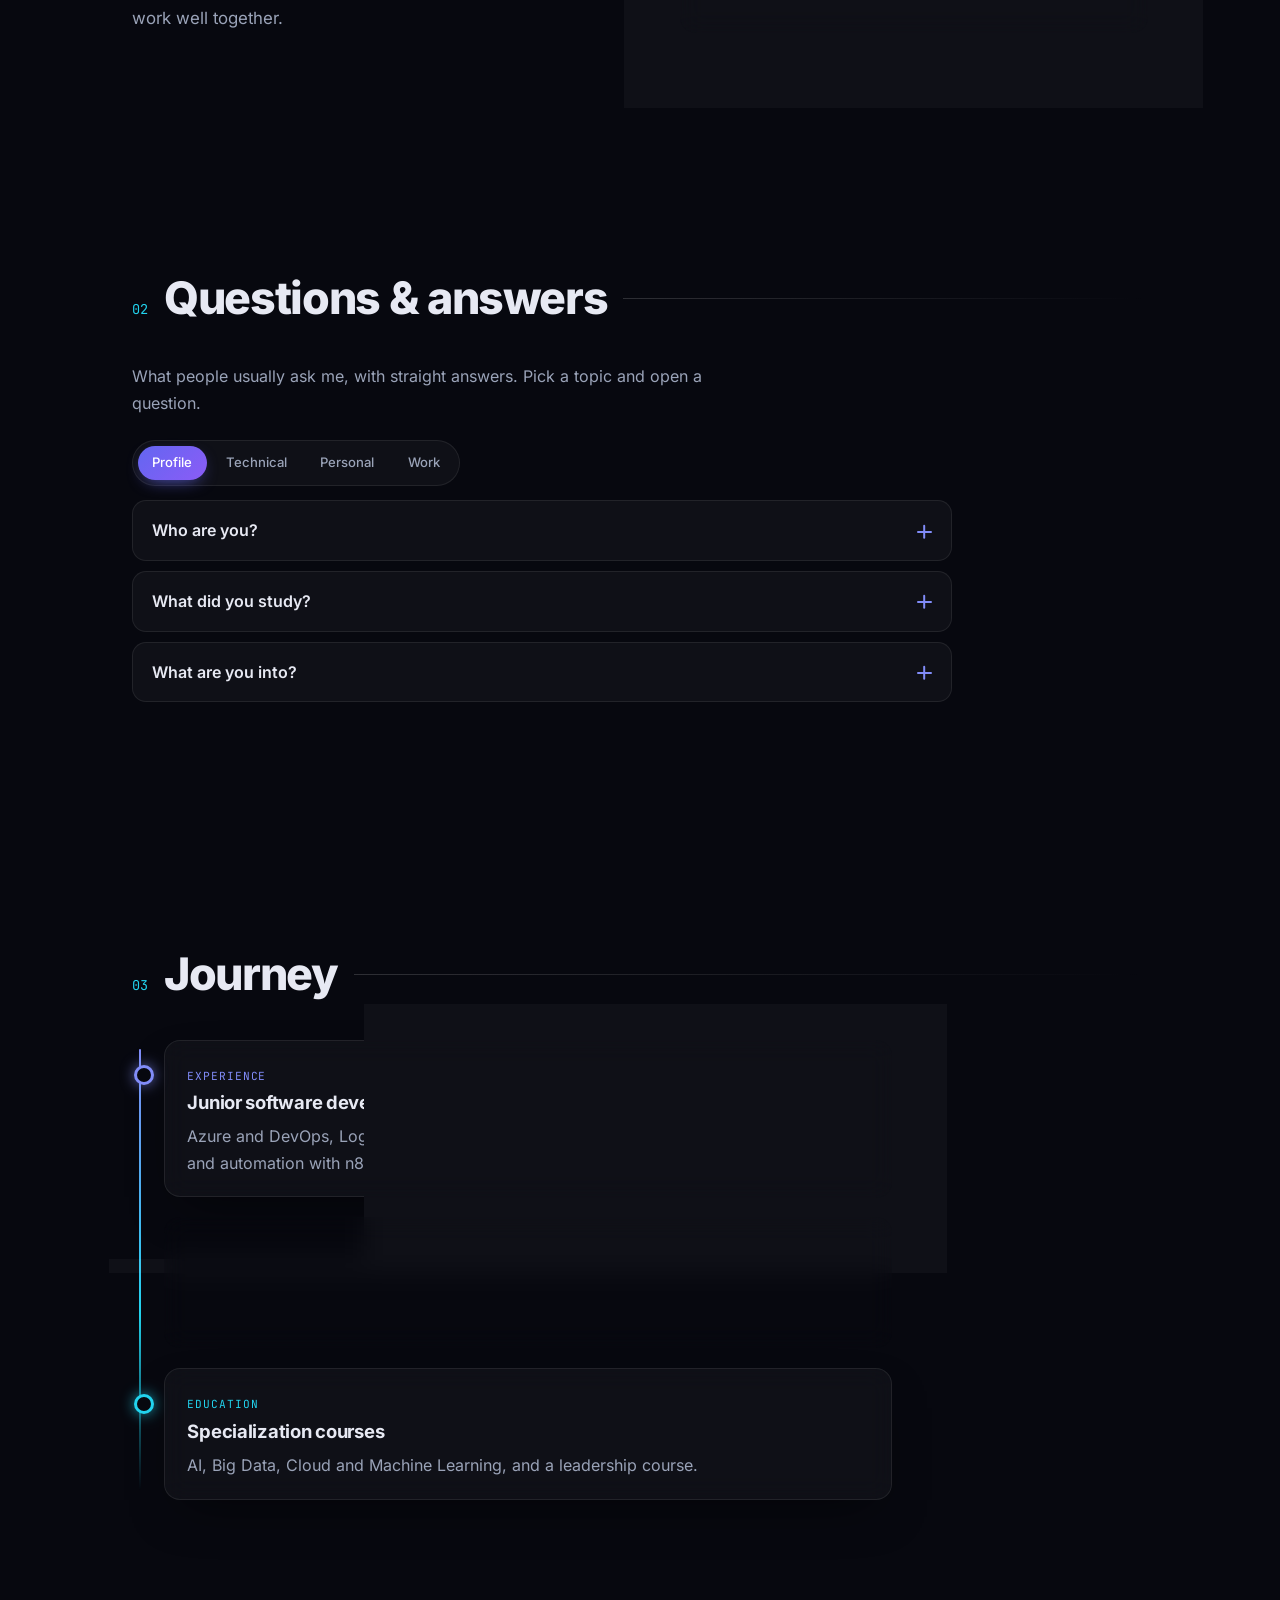
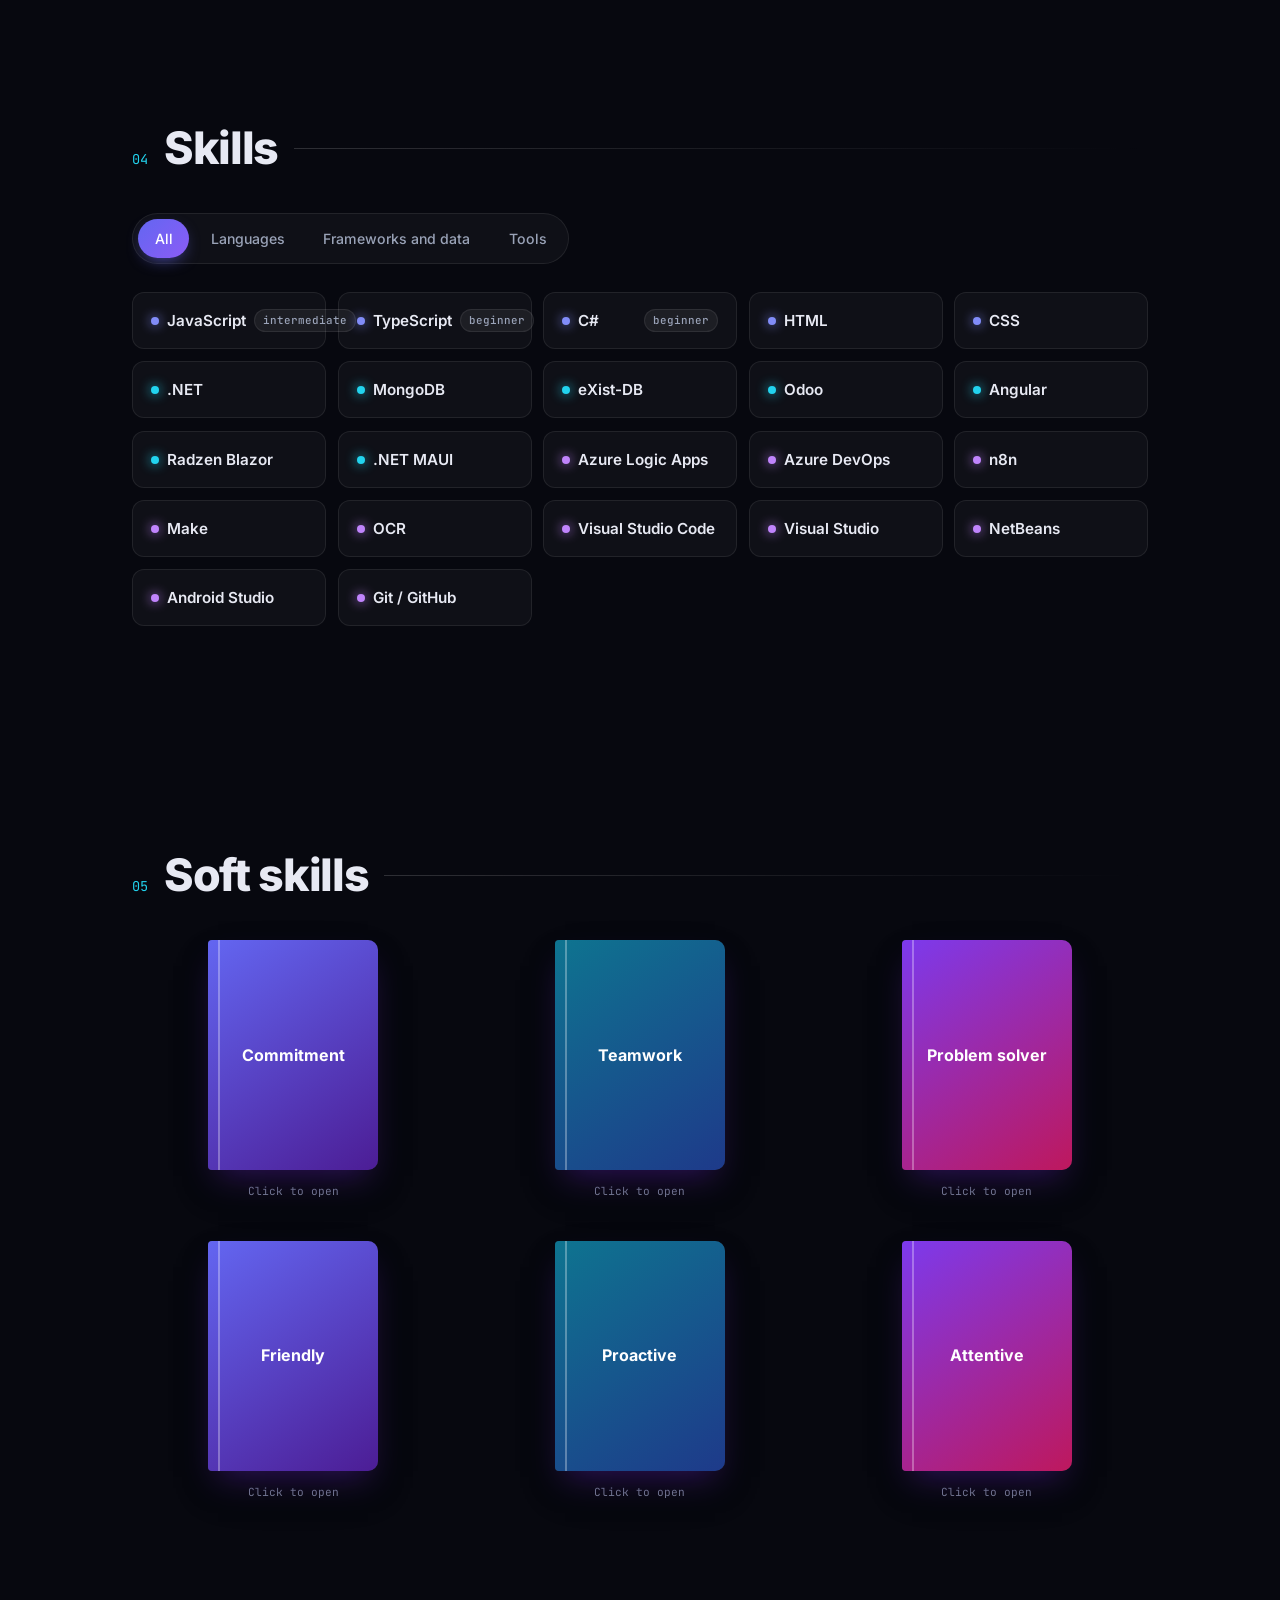
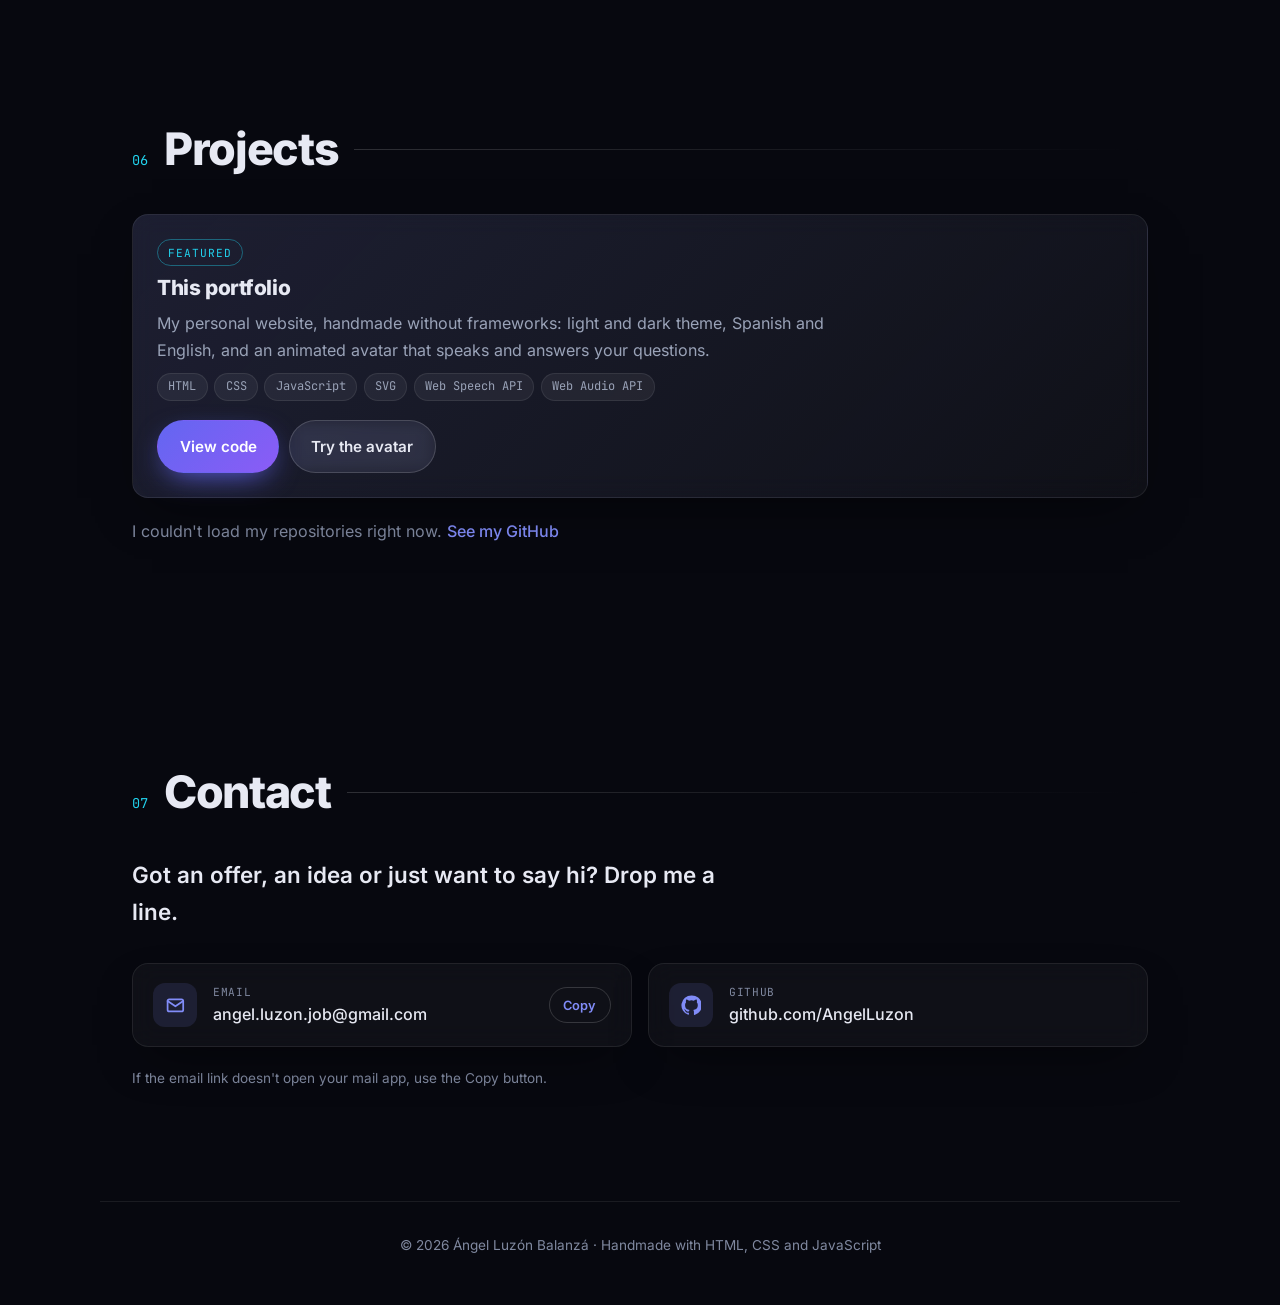
==== commit ef825a86: "Añade estilos al portfolio" ====
--- a/index.html
+++ b/index.html
@@ -40,7 +40,7 @@
 
   <link rel="preload" href="fonts/inter-latin.woff2" as="font" type="font/woff2" crossorigin>
   <link rel="preload" href="fonts/jetbrains-mono-latin.woff2" as="font" type="font/woff2" crossorigin>
-  <link rel="stylesheet" href="style.css?v=4">
+  <link rel="stylesheet" href="style.css?v=5">
 
   <script type="application/ld+json">
   {
@@ -589,7 +589,7 @@
     </div>
   </dialog>
 
-  <script src="frases.js?v=4"></script>
-  <script src="script.js?v=4"></script>
+  <script src="frases.js?v=5"></script>
+  <script src="script.js?v=5"></script>
 </body>
 </html>
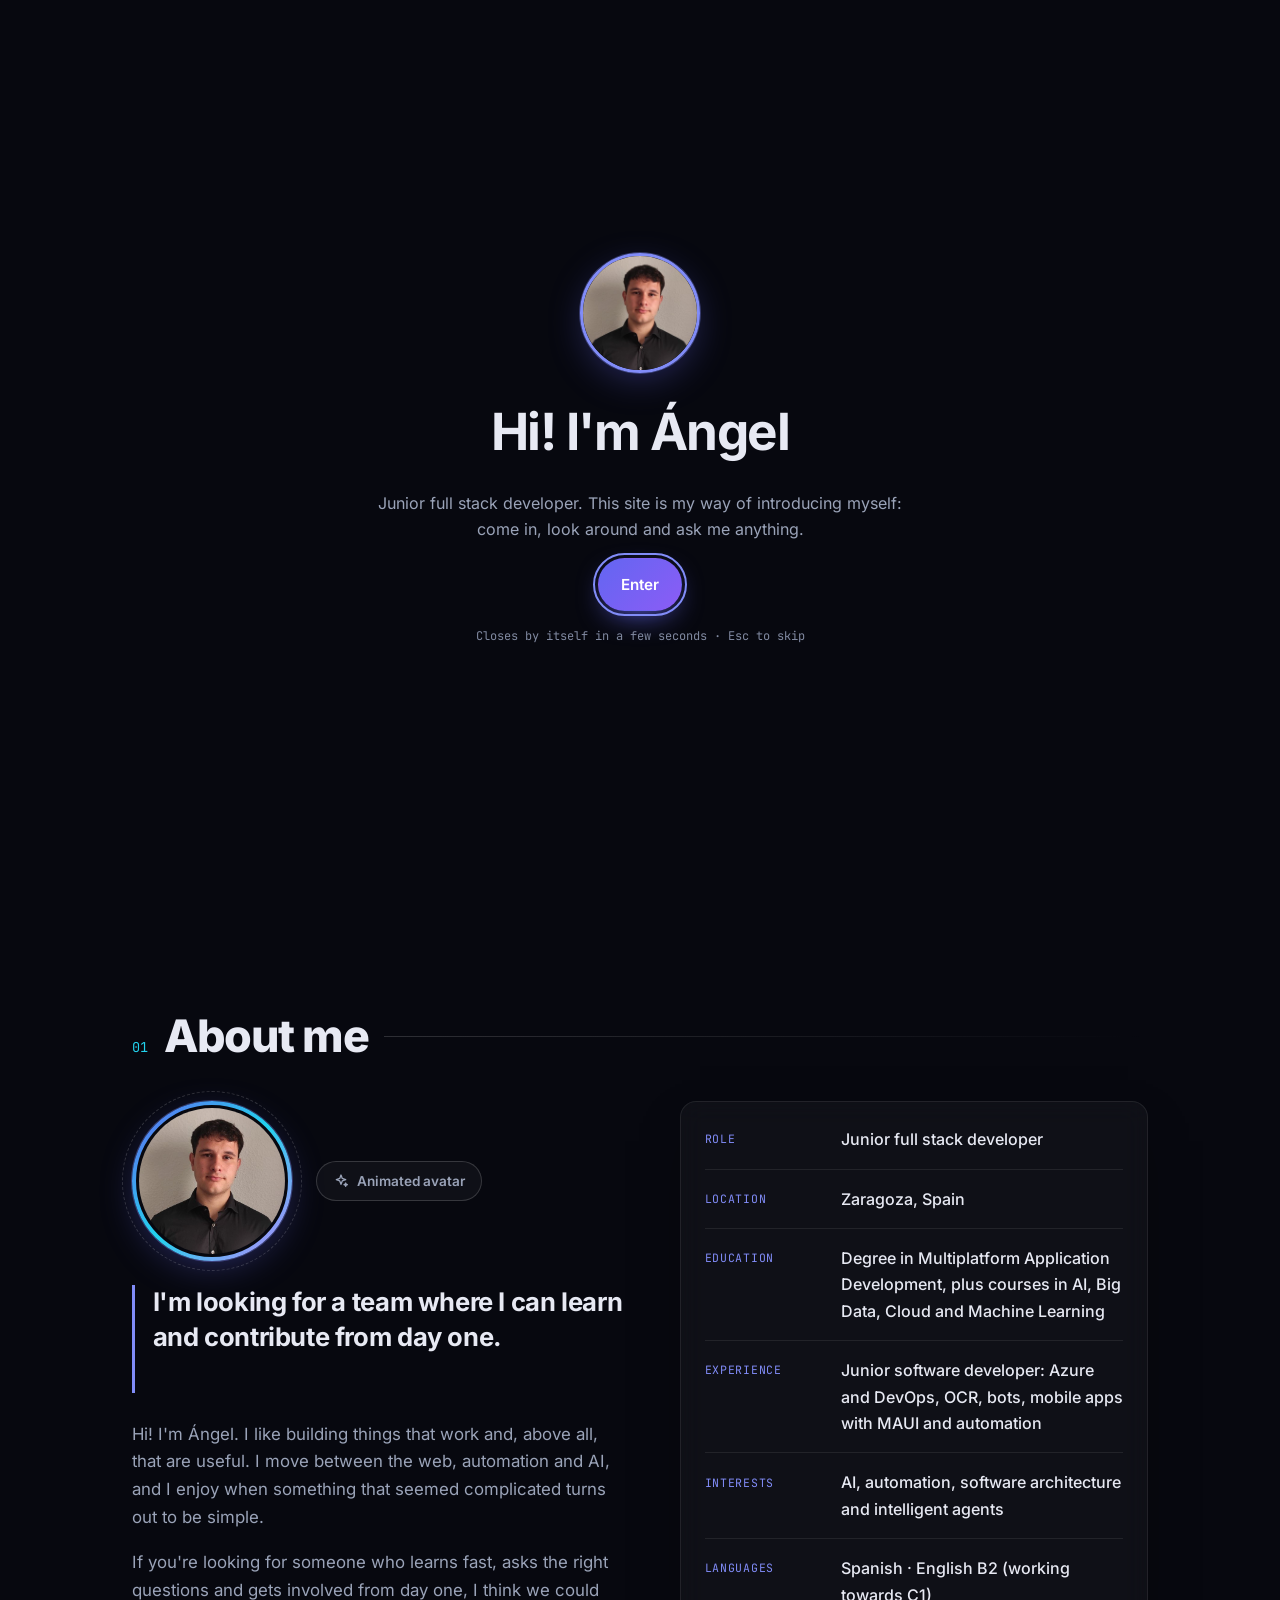
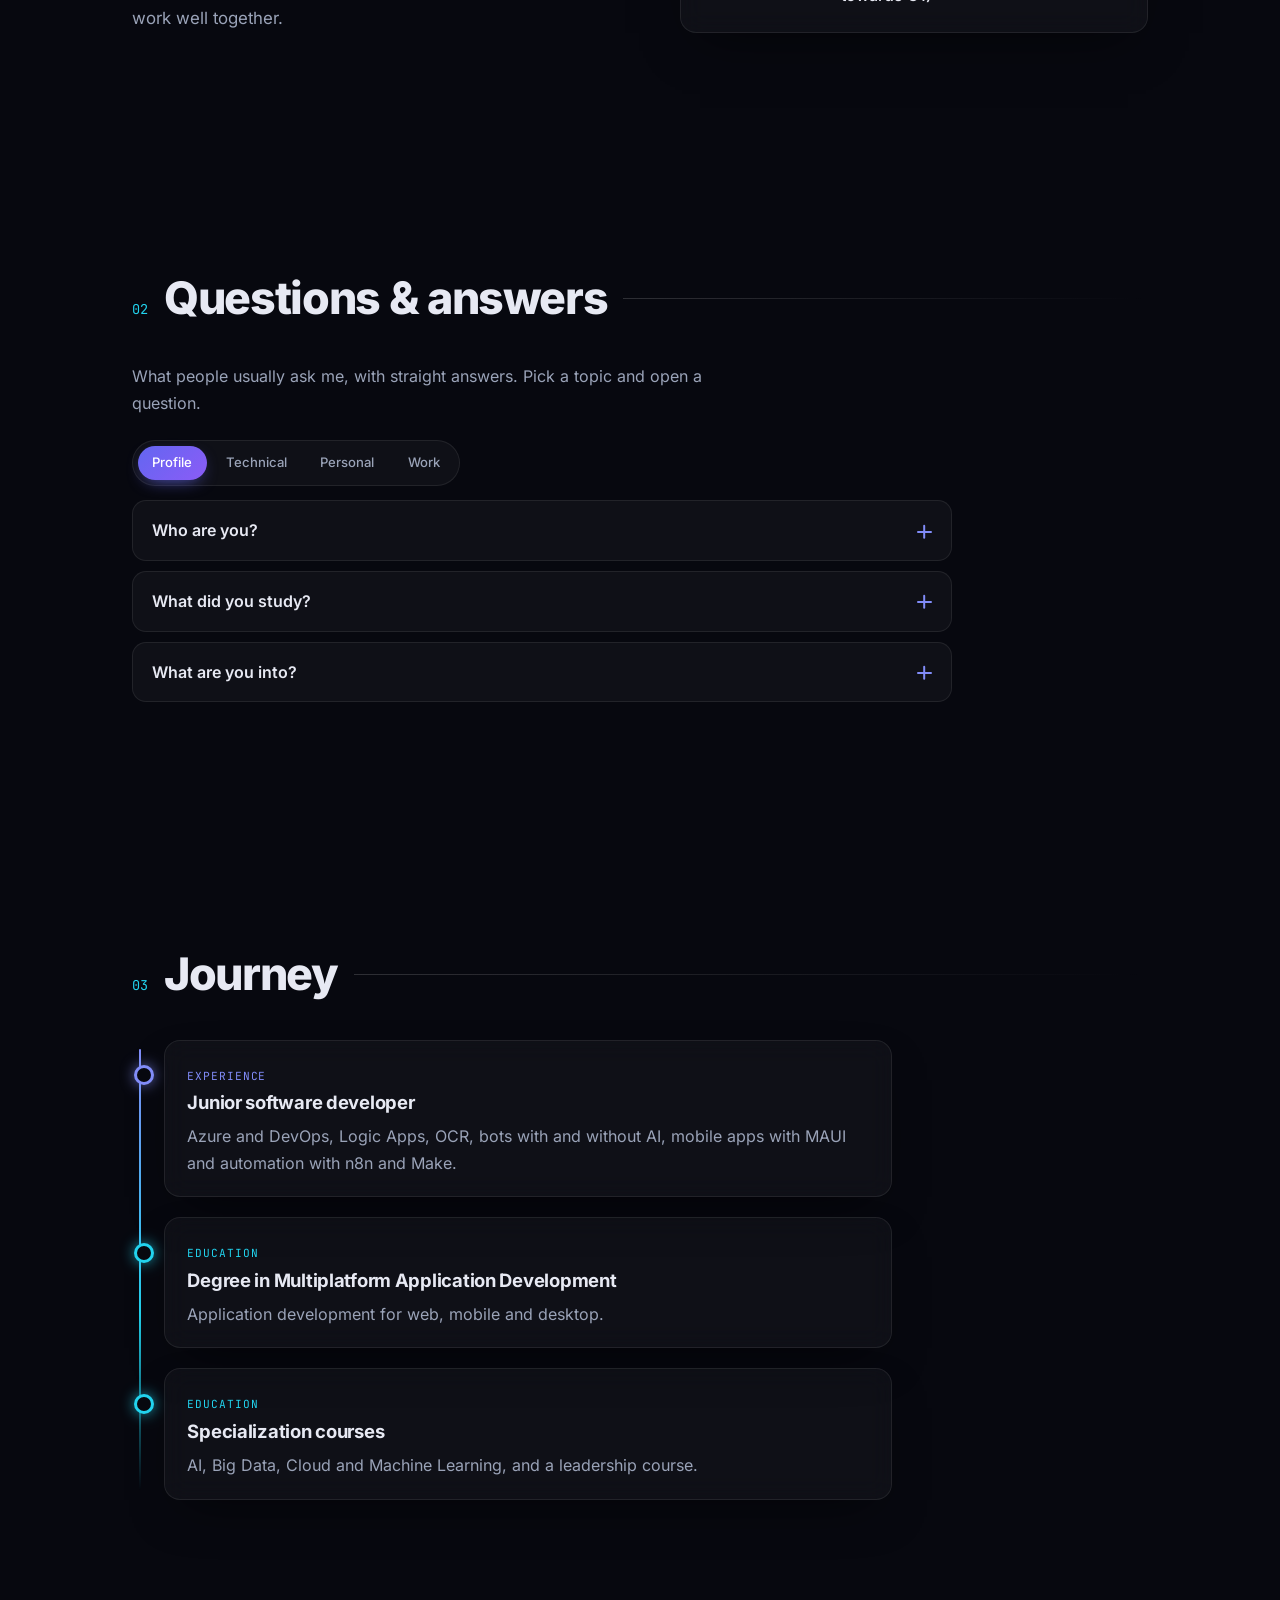
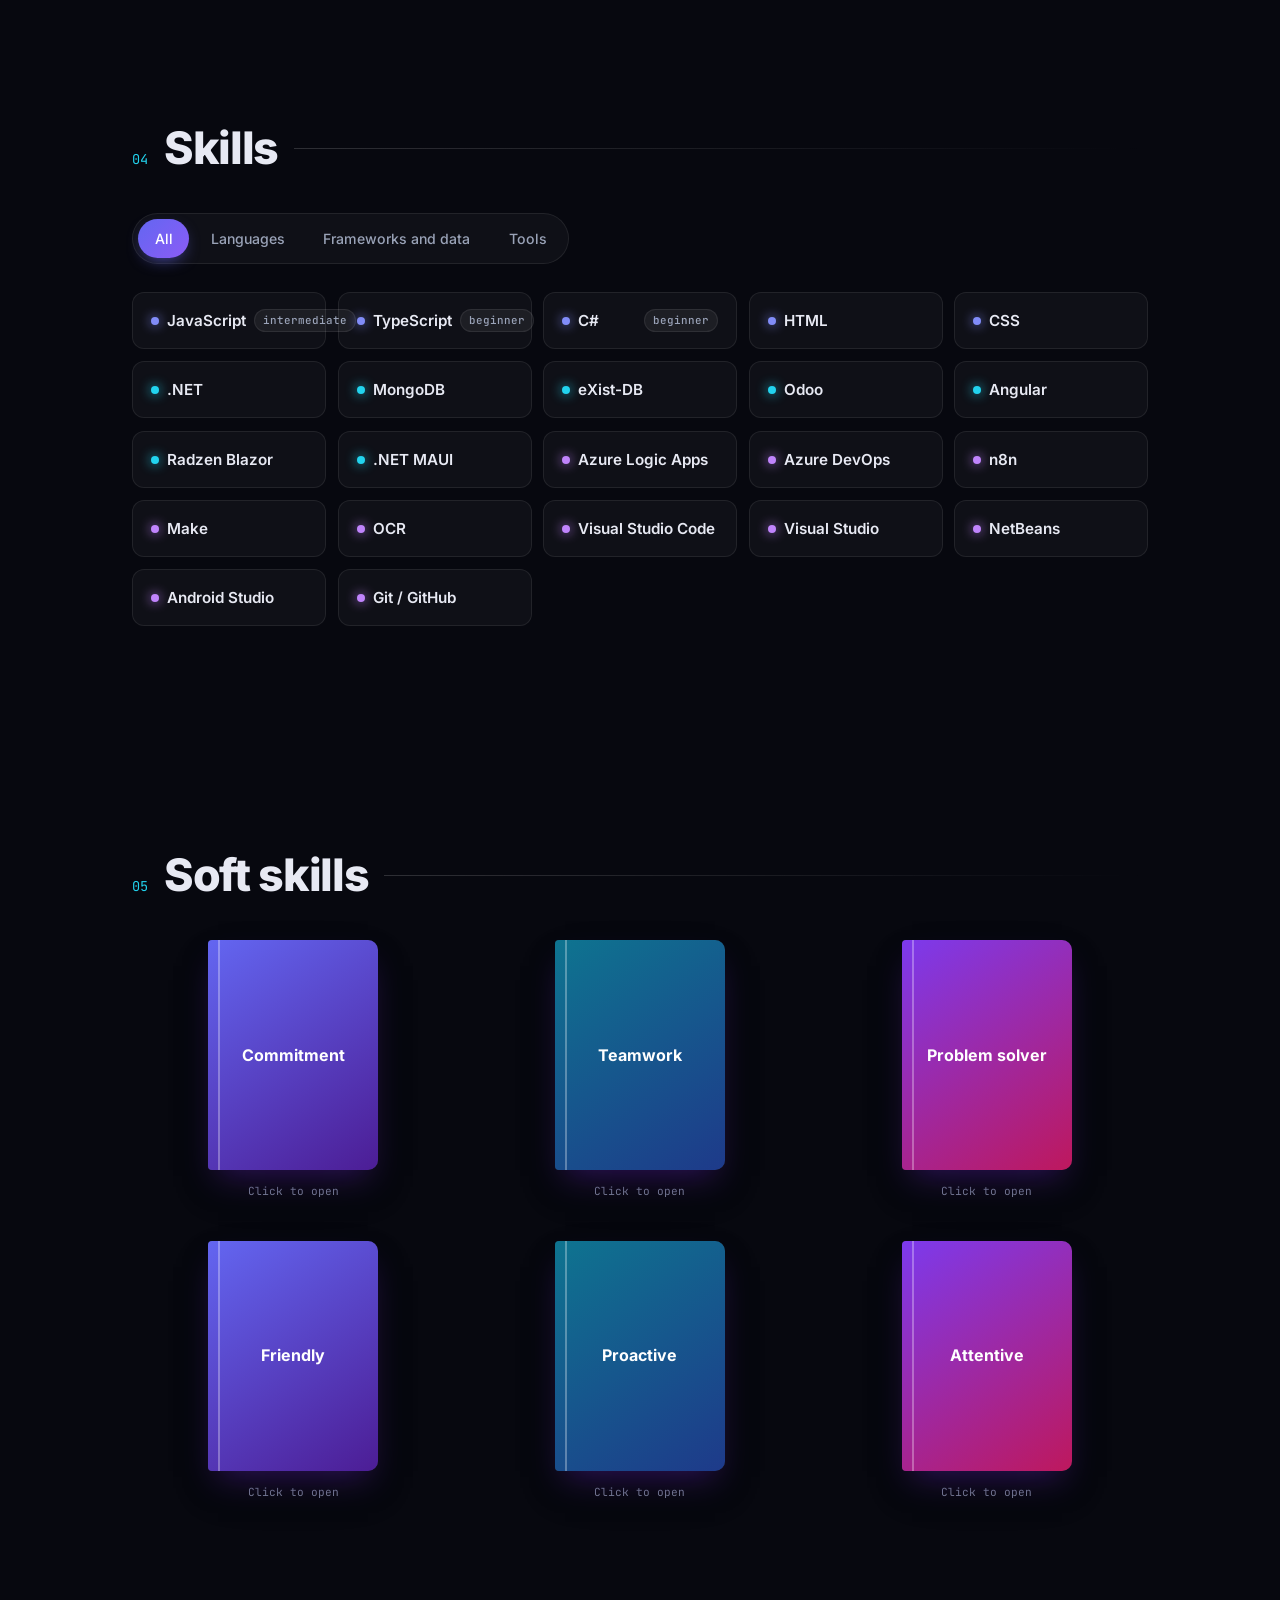
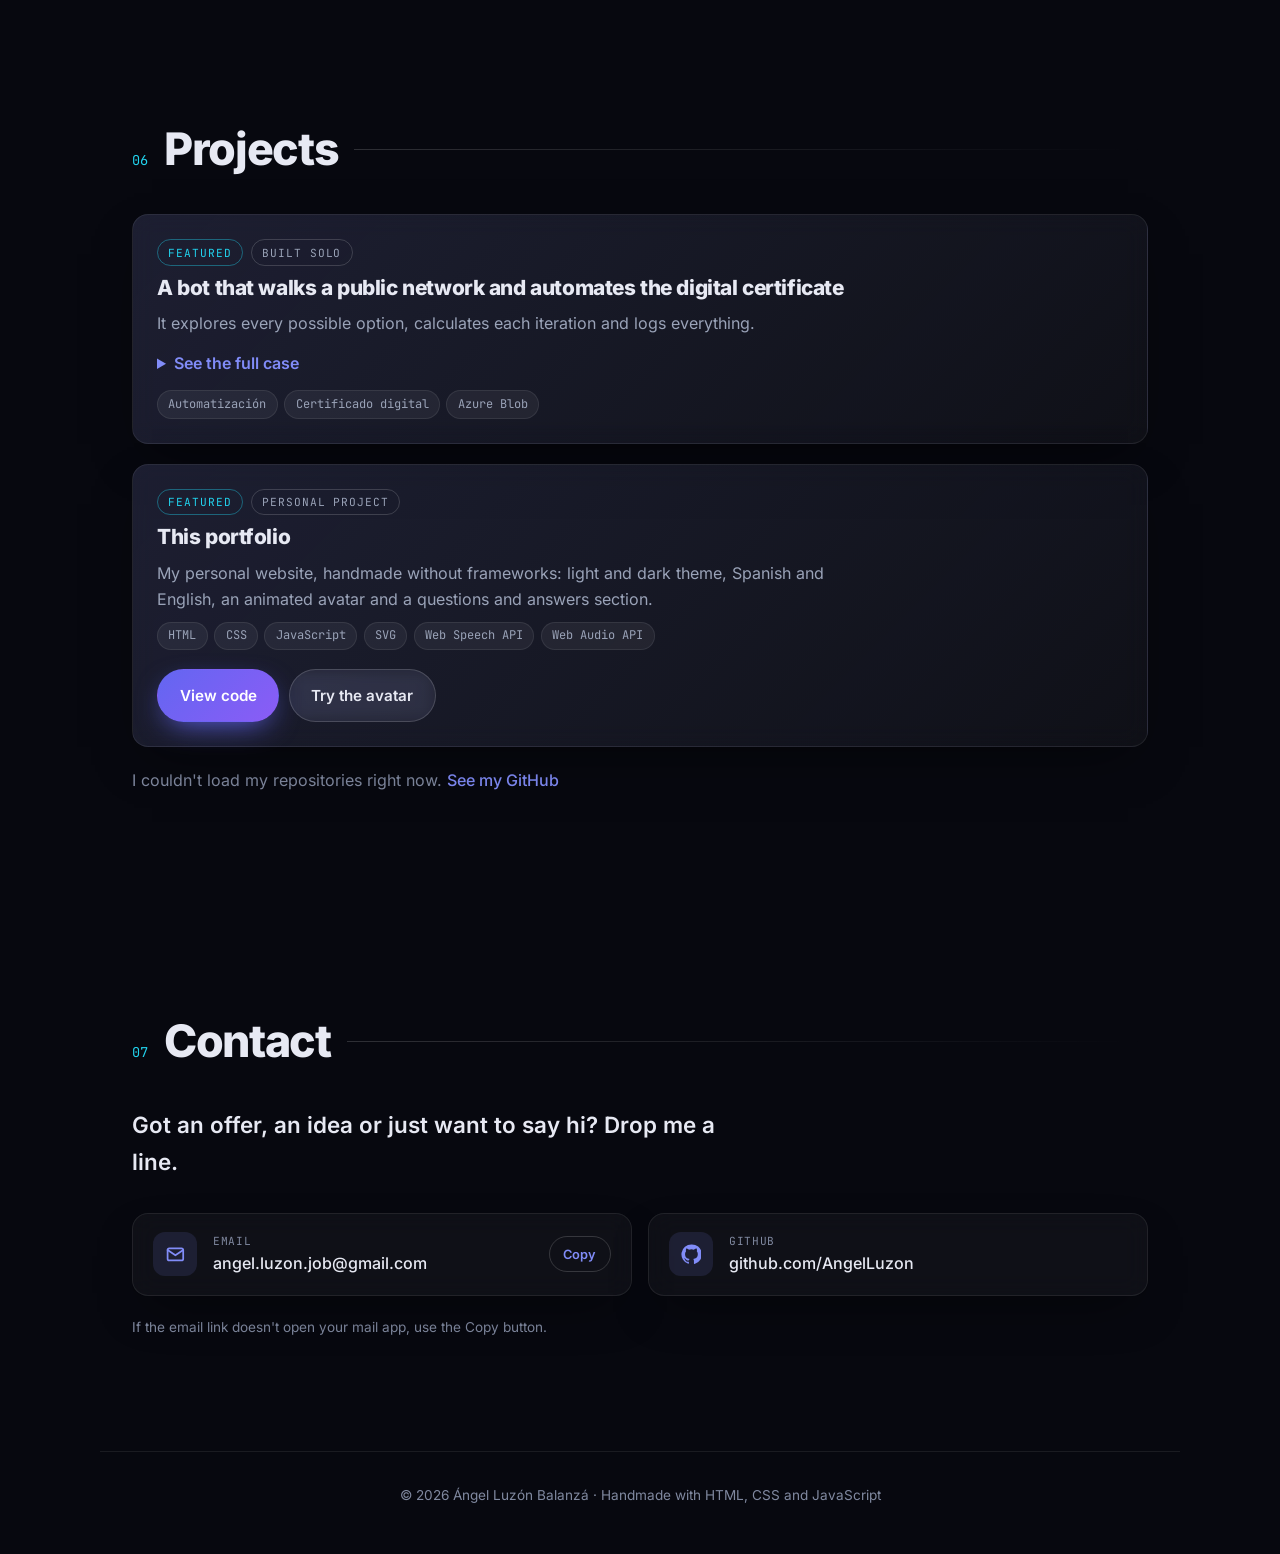
==== commit 58c37619: "Añade estilos al portfolio" ====
--- a/index.html
+++ b/index.html
@@ -40,7 +40,7 @@
 
   <link rel="preload" href="fonts/inter-latin.woff2" as="font" type="font/woff2" crossorigin>
   <link rel="preload" href="fonts/jetbrains-mono-latin.woff2" as="font" type="font/woff2" crossorigin>
-  <link rel="stylesheet" href="style.css?v=5">
+  <link rel="stylesheet" href="style.css?v=6">
 
   <script type="application/ld+json">
   {
@@ -61,6 +61,16 @@
   <a class="saltar" href="#contenido" data-i18n="saltar">Saltar al contenido</a>
   <div id="progreso" aria-hidden="true"></div>
   <div id="aviso" class="aviso-flotante" role="status" aria-live="polite"></div>
+
+  <div id="intro" class="intro" role="dialog" aria-modal="true" aria-labelledby="intro-titulo" hidden>
+    <img class="intro-foto" src="img/avatar.jpg" alt="" width="120" height="120">
+    <h2 class="intro-titulo" id="intro-titulo" data-i18n="intro_titulo">¡Hola! Soy Ángel</h2>
+    <p class="intro-texto" data-i18n="intro_texto">Desarrollador full stack junior. Esta web es mi forma de presentarme: pasa, mira y pregúntame lo que quieras.</p>
+    <div class="intro-botones">
+      <button type="button" class="boton boton-primario" id="intro-entrar"><span data-i18n="intro_entrar">Entrar</span></button>
+    </div>
+    <p class="intro-pista" data-i18n="intro_pista">Se cierra sola en unos segundos · Esc para saltar</p>
+  </div>
 
   <div id="cursor-punto" aria-hidden="true"></div>
   <div id="cursor-anillo" aria-hidden="true"></div>
@@ -497,8 +507,33 @@
       </header>
 
       <div id="lista-proyectos" class="proyectos-grid revelar">
+        <article class="proyecto proyecto-destacado proyecto-caso tarjeta">
+          <div class="proyecto-insignias">
+            <span class="proyecto-etiqueta" data-i18n="proyecto_destacado">Destacado</span>
+            <span class="proyecto-estado" data-i18n="estado_solo">Hecho en solitario</span>
+          </div>
+          <h3 data-i18n="caso_bot_titulo">Un bot que recorre una red pública y automatiza el certificado digital</h3>
+          <p data-i18n="caso_bot_resumen">Explora todas las opciones posibles, calcula cada iteración y deja registro de todo.</p>
+          <details class="caso">
+            <summary><span data-i18n="caso_ver">Ver el caso completo</span></summary>
+            <dl class="caso-detalle">
+              <div><dt data-i18n="caso_problema_t">Problema</dt><dd data-i18n="caso_bot_problema">Entrar en una red pública y recorrer todas sus opciones, con muchos casos excepcionales, no es algo que se pueda hacer a mano de forma fiable.</dd></div>
+              <div><dt data-i18n="caso_construi_t">Qué construí</dt><dd data-i18n="caso_bot_construi">Un bot completo, de principio a fin y yo solo: desde la lógica hasta el registro de resultados.</dd></div>
+              <div><dt data-i18n="caso_como_t">Cómo funciona</dt><dd data-i18n="caso_bot_como">Entra en la red, calcula todas las iteraciones posibles y los casos de uso excepcionales, automatiza el certificado digital y guarda los casos de éxito y los logs en el blob.</dd></div>
+              <div><dt data-i18n="caso_resultado_t">Resultado</dt><dd data-i18n="caso_bot_resultado">Un proceso repetitivo que se ejecuta solo y deja trazabilidad completa de lo que ha pasado.</dd></div>
+            </dl>
+          </details>
+          <ul class="tecnologias">
+            <li>Automatización</li>
+            <li>Certificado digital</li>
+            <li>Azure Blob</li>
+          </ul>
+        </article>
         <article class="proyecto proyecto-destacado tarjeta">
-          <span class="proyecto-etiqueta" data-i18n="proyecto_destacado">Destacado</span>
+          <div class="proyecto-insignias">
+            <span class="proyecto-etiqueta" data-i18n="proyecto_destacado">Destacado</span>
+            <span class="proyecto-estado" data-i18n="estado_personal">Proyecto personal</span>
+          </div>
           <h3 data-i18n="proy_portfolio_titulo">Este portfolio</h3>
           <p data-i18n="proy_portfolio_desc">Mi web personal, hecha a mano y sin frameworks: tema claro y oscuro, español e inglés, y un avatar animado que habla y responde a tus preguntas.</p>
           <ul class="tecnologias">
@@ -589,7 +624,7 @@
     </div>
   </dialog>
 
-  <script src="frases.js?v=5"></script>
-  <script src="script.js?v=5"></script>
+  <script src="frases.js?v=6"></script>
+  <script src="script.js?v=6"></script>
 </body>
 </html>
--- a/style.css
+++ b/style.css
@@ -2273,3 +2273,137 @@
     transition: none;
   }
 }
+
+/* Bienvenida */
+.intro {
+  position: fixed;
+  inset: 0;
+  z-index: 300;
+  display: flex;
+  flex-direction: column;
+  align-items: center;
+  justify-content: center;
+  gap: 1rem;
+  padding: 2rem 1.5rem;
+  text-align: center;
+  background: var(--bg);
+  transition: opacity 0.5s ease, visibility 0.5s ease;
+}
+
+.intro[hidden] {
+  display: none;
+}
+
+.intro.saliendo {
+  opacity: 0;
+  visibility: hidden;
+}
+
+body.intro-activa {
+  overflow: hidden;
+}
+
+.intro-foto {
+  width: 120px;
+  height: 120px;
+  border-radius: 50%;
+  object-fit: cover;
+  border: 3px solid var(--acento);
+  box-shadow: var(--glow);
+  animation: intro-entra 0.7s ease both;
+}
+
+.intro-titulo {
+  font-size: clamp(2rem, 6vw, 3.2rem);
+  letter-spacing: -0.03em;
+  animation: intro-entra 0.7s 0.15s ease both;
+}
+
+.intro-texto {
+  max-width: 34rem;
+  color: var(--texto-suave);
+  animation: intro-entra 0.7s 0.3s ease both;
+}
+
+.intro-botones {
+  animation: intro-entra 0.7s 0.45s ease both;
+}
+
+.intro-pista {
+  font-family: var(--mono);
+  font-size: 0.75rem;
+  color: var(--texto-tenue);
+  animation: intro-entra 0.7s 0.6s ease both;
+}
+
+@keyframes intro-entra {
+  from {
+    opacity: 0;
+    transform: translateY(14px);
+  }
+  to {
+    opacity: 1;
+    transform: none;
+  }
+}
+
+/* Ficha de caso de un proyecto */
+.proyecto-insignias {
+  display: flex;
+  flex-wrap: wrap;
+  gap: 0.5rem;
+}
+
+.proyecto-estado {
+  align-self: flex-start;
+  font-family: var(--mono);
+  font-size: 0.7rem;
+  letter-spacing: 0.08em;
+  text-transform: uppercase;
+  color: var(--texto-suave);
+  border: 1px solid var(--borde-fuerte);
+  border-radius: 999px;
+  padding: 0.2rem 0.65rem;
+}
+
+.caso summary {
+  cursor: pointer;
+  font-weight: 600;
+  color: var(--acento);
+  width: fit-content;
+  padding: 0.25rem 0;
+}
+
+.caso summary:hover {
+  text-decoration: underline;
+}
+
+.caso-detalle {
+  display: grid;
+  gap: 0.9rem;
+  margin-top: 0.75rem;
+}
+
+.caso-detalle dt {
+  font-family: var(--mono);
+  font-size: 0.72rem;
+  letter-spacing: 0.08em;
+  text-transform: uppercase;
+  color: var(--acento-2);
+  margin-bottom: 0.2rem;
+}
+
+.caso-detalle dd {
+  color: var(--texto-suave);
+  line-height: 1.6;
+  max-width: 70ch;
+}
+
+@media print {
+  .intro {
+    display: none !important;
+  }
+  .caso:not([open]) > :not(summary) {
+    display: block;
+  }
+}
